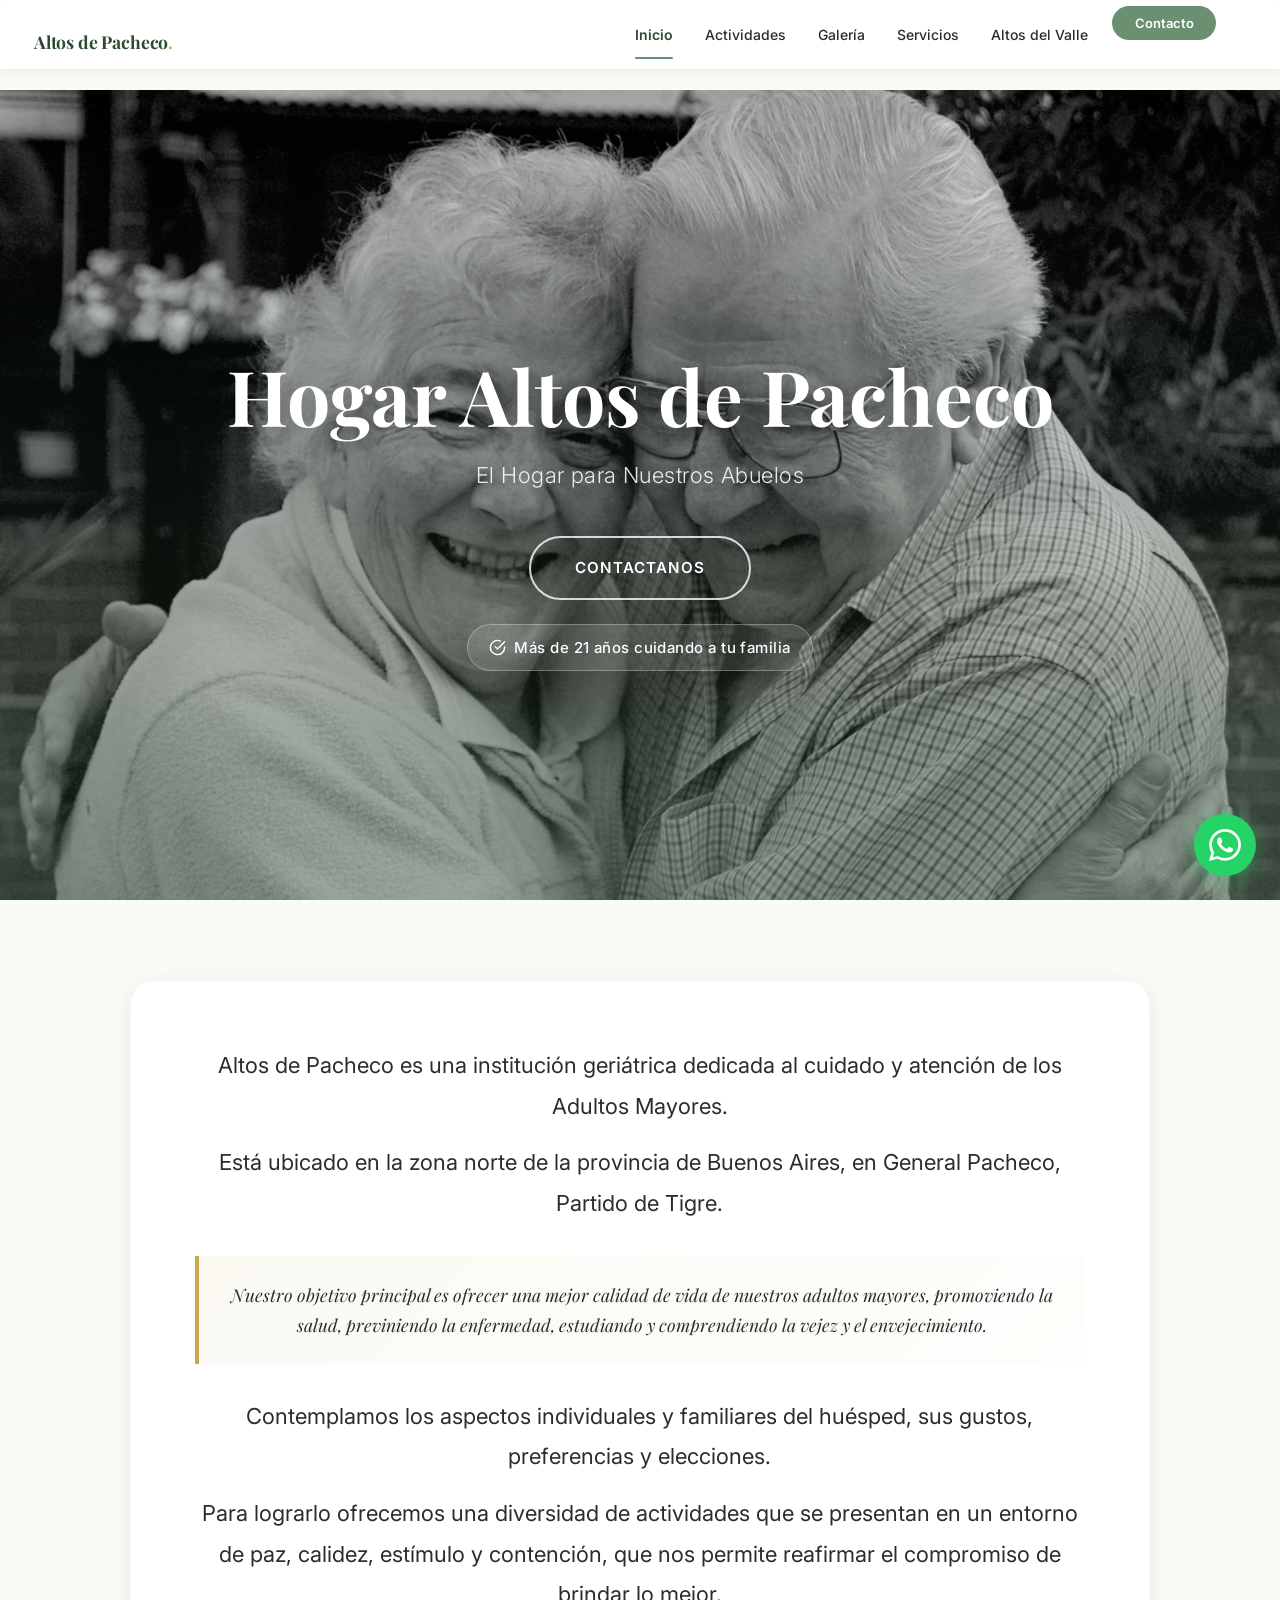
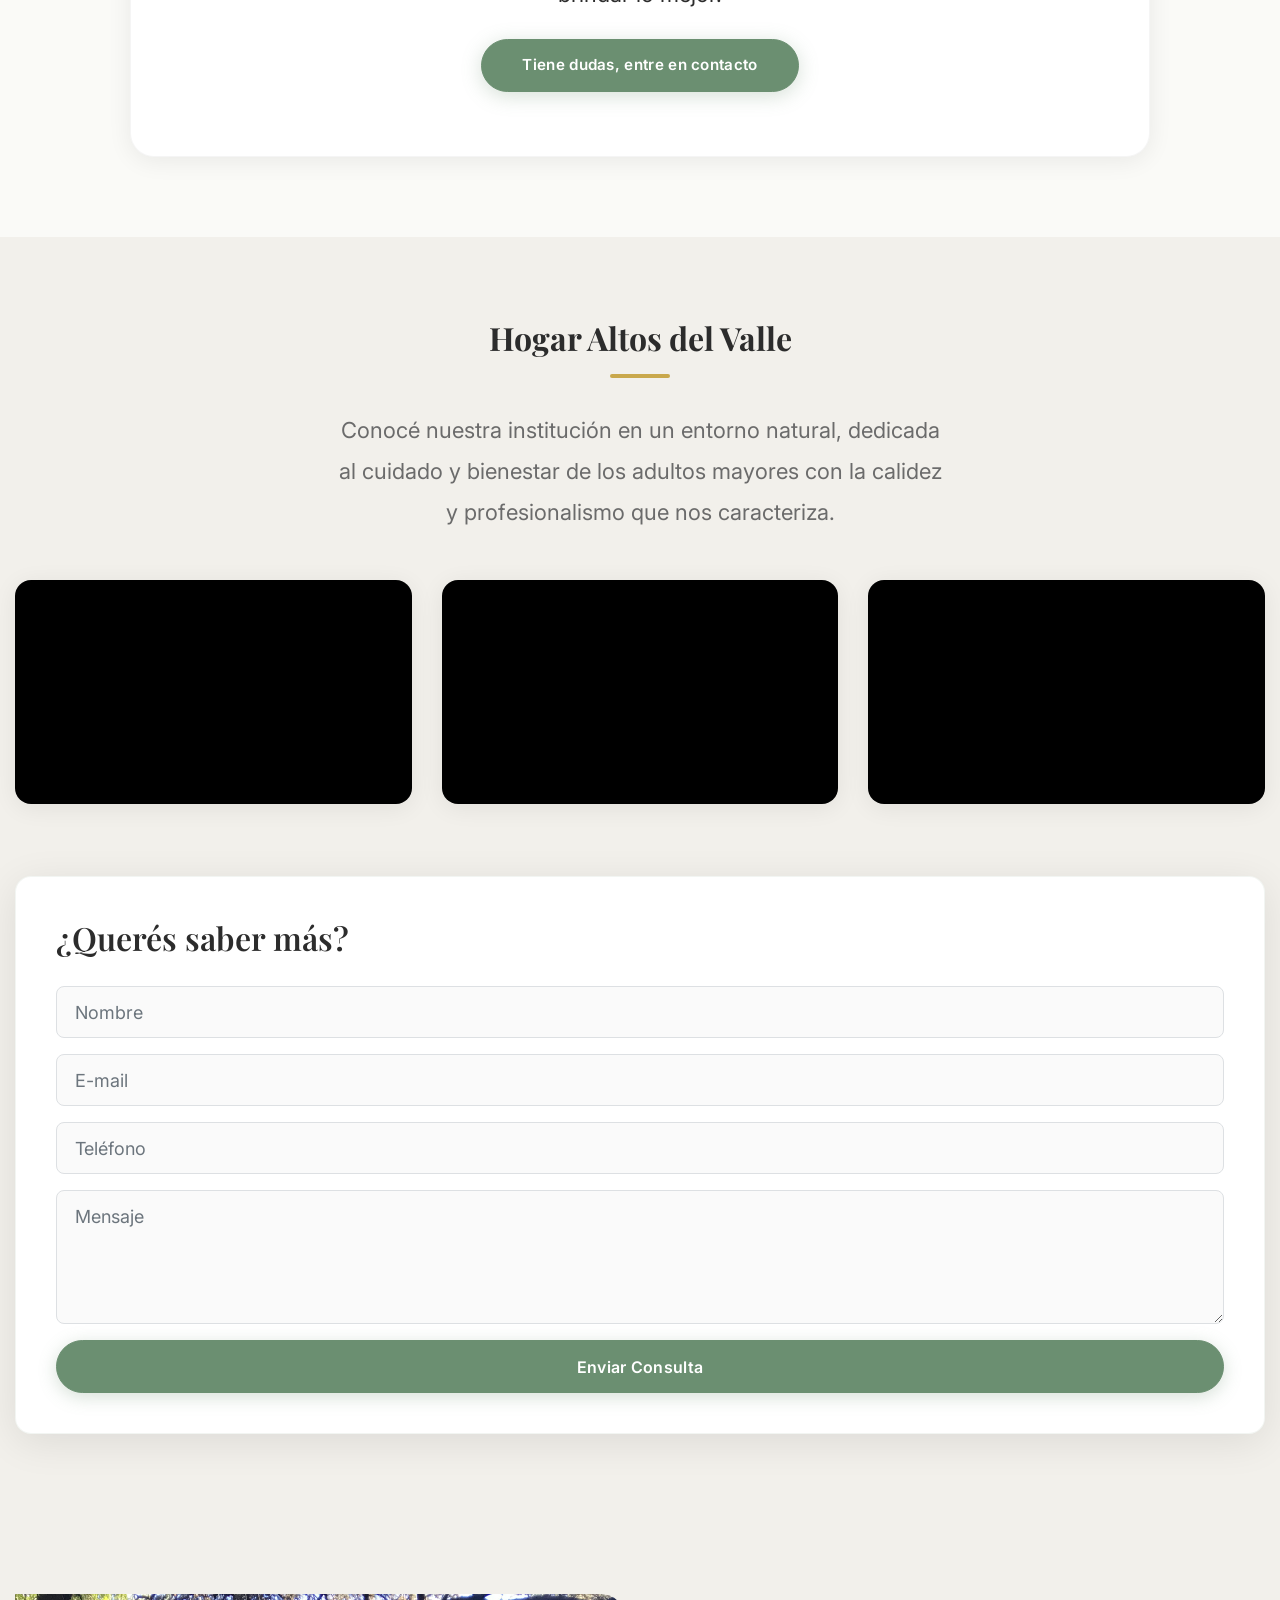
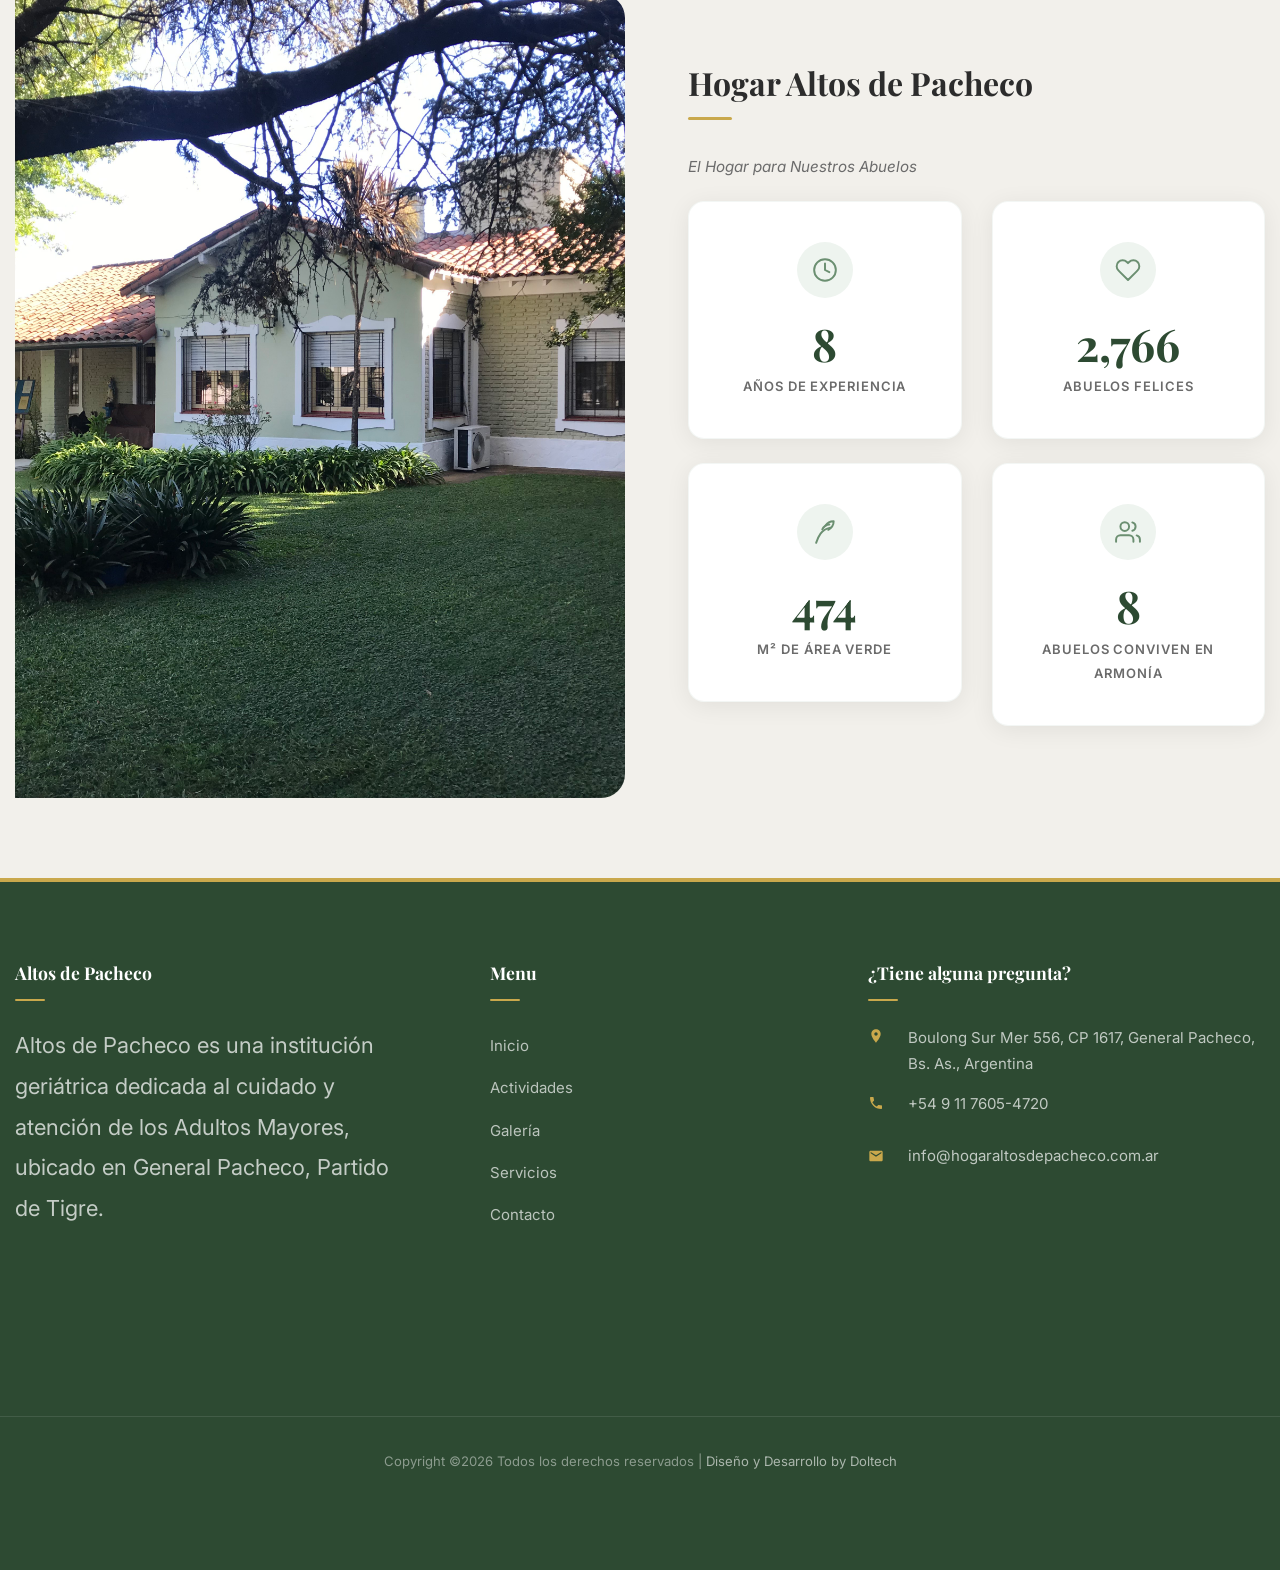
==== index.html @ bc2639c4 "Agregar página valle.html y actualizar contenido del sitio Co-Authored-By: Claude Sonnet 4.6 <norepl" ====
<!DOCTYPE html>
<html lang="en">
  <head>
<!-- Global site tag (gtag.js) - Google Analytics -->
<script async src="https://www.googletagmanager.com/gtag/js?id=G-NRSB1ZC2FB"></script>
<script>
  window.dataLayer = window.dataLayer || [];
  function gtag(){dataLayer.push(arguments);}
  gtag('js', new Date());

  gtag('config', 'G-NRSB1ZC2FB');
</script>
    <title>Hogar Geriátrico Altos de Pacheco</title>
    <meta charset="utf-8">
    <meta name="viewport" content="width=device-width, initial-scale=1, shrink-to-fit=no">
    
    <link href="https://fonts.googleapis.com/css2?family=Playfair+Display:ital,wght@0,400;0,700;0,900;1,400;1,700&family=Inter:wght@300;400;500;600;700&display=swap" rel="stylesheet">

    <link rel="stylesheet" href="css/open-iconic-bootstrap.min.css">
    <link rel="stylesheet" href="css/animate.css">
        
    <!-- bootstrap.min css -->
   <link rel="stylesheet" href="plugins/bootstrap/css/bootstrap.min.css">
    
    <link rel="stylesheet" href="css/owl.carousel.min.css">
    <link rel="stylesheet" href="css/owl.theme.default.min.css">
    <link rel="stylesheet" href="css/magnific-popup.css">

    <link rel="stylesheet" href="css/aos.css">

    <link rel="stylesheet" href="css/ionicons.min.css">
    
    <link rel="stylesheet" href="css/flaticon.css">
    <link rel="stylesheet" href="css/icomoon.css">
    <link rel="stylesheet" href="css/style.css">
    <link rel="stylesheet" href="css/theme.css">
  </head>

  <body>
	  <nav class="navbar navbar-expand-lg navbar-dark bg-dark ftco-navbar-light" id="ftco-navbar">
	    <div class="container-fluid px-4 px-lg-5">
	      <a class="navbar-brand" href="index.html">Altos de Pacheco<span>.</span></a>
	      <button class="navbar-toggler" type="button" data-toggle="collapse" data-target="#ftco-nav" aria-controls="ftco-nav" aria-expanded="false" aria-label="Toggle navigation">
	        <span class="oi oi-menu"></span> Menu
	      </button>

	      <div class="collapse navbar-collapse" id="ftco-nav">
	        <ul class="navbar-nav ml-auto">
	          <li class="nav-item active"><a href="index.html" class="nav-link">Inicio</a></li>
	          <li class="nav-item"><a href="about.html" class="nav-link">Actividades</a></li>
	          <li class="nav-item"><a href="galeria.html" class="nav-link">Galería</a></li>
	          <li class="nav-item"><a href="servicios.html" class="nav-link">Servicios</a></li>
	          <li class="nav-item"><a href="valle.html" class="nav-link">Altos del Valle</a></li>
	          <li class="nav-item nav-cta"><a href="contact.html" class="nav-link">Contacto</a></li>
	        </ul>
	      </div>
	    </div>
	  </nav>
    <!-- END nav -->
  <section class="hero-wrap hero-home" style="background-image: url('images/topbanner/bg_1.jpg');">
      <div class="overlay"></div>
      <div class="container">
        <div class="row no-gutters slider-text align-items-center justify-content-center">
          <div class="col-md-9 ftco-animate text-center">
            <h1 class="mb-3 bread brand">Hogar Altos de Pacheco</h1>
            <p class="hero-subtitle">El Hogar para Nuestros Abuelos</p>
            <div class="hero-cta-group">
              <a href="contact.html" class="btn-hero">Contactanos</a>
              <div class="hero-trust-badge">
                <svg viewBox="0 0 24 24" fill="none" stroke="currentColor" stroke-width="2" stroke-linecap="round" stroke-linejoin="round"><path d="M22 11.08V12a10 10 0 1 1-5.93-9.14"/><polyline points="22 4 12 14.01 9 11.01"/></svg>
                Más de 21 años cuidando a tu familia
              </div>
            </div>
          </div>
        </div>
      </div>
    </section>

<section class="call-to-action section">
	<div class="container">
		<div class="row justify-content-center">
			<div class="col-md-10">
				<div class="cta-card text-center">
					<p>Altos de Pacheco es una institución geriátrica dedicada al cuidado y atención de los Adultos Mayores. </p>
					<p>Está ubicado en la zona norte de la provincia de Buenos Aires, en General Pacheco, Partido de Tigre. </p>
					<q>Nuestro objetivo principal es ofrecer una mejor calidad de vida de nuestros adultos mayores, promoviendo la salud, previniendo la enfermedad, estudiando y comprendiendo la vejez y el envejecimiento.</q>
					<p>Contemplamos los aspectos individuales y familiares del huésped, sus gustos, preferencias y elecciones. </p>
					<p>Para lograrlo ofrecemos una diversidad de actividades que se presentan en un entorno de paz, calidez, estímulo y contención, que nos permite reafirmar el compromiso de brindar lo mejor.</p>
					<a href="contact.html" class="btn btn-primary">Tiene dudas, entre en contacto</a>
				</div>
			</div>
		</div>
	</div>
</section>

    <!-- HOGAR ALTOS DEL VALLE -->
    <section class="hogar-valle-section" id="hogar-altos-del-valle">
      <div class="container">
        <div class="row justify-content-center mb-5">
          <div class="col-md-9 text-center ftco-animate">
            <h2 class="section-heading">Hogar Altos del Valle</h2>
            <div class="section-accent-bar"></div>
            <p class="section-lead">Conocé nuestra institución en un entorno natural, dedicada al cuidado y bienestar de los adultos mayores con la calidez y profesionalismo que nos caracteriza.</p>
          </div>
        </div>
        <!-- Videos -->
        <div class="row justify-content-center mb-5">
          <div class="col-md-4 mb-4 ftco-animate">
            <div class="valle-video-card">
              <iframe src="https://player.vimeo.com/video/1185308390?badge=0&autopause=0&player_id=0&app_id=58479" frameborder="0" allow="autoplay; fullscreen; picture-in-picture; clipboard-write; encrypted-media" allowfullscreen title="Altos del Valle - Video 1"></iframe>
            </div>
          </div>
          <div class="col-md-4 mb-4 ftco-animate">
            <div class="valle-video-card">
              <iframe src="https://player.vimeo.com/video/1185308010?badge=0&autopause=0&player_id=0&app_id=58479" frameborder="0" allow="autoplay; fullscreen; picture-in-picture; clipboard-write; encrypted-media" allowfullscreen title="Altos del Valle - Video 2"></iframe>
            </div>
          </div>
          <div class="col-md-4 mb-4 ftco-animate">
            <div class="valle-video-card">
              <iframe src="https://player.vimeo.com/video/1185307853?badge=0&autopause=0&player_id=0&app_id=58479" frameborder="0" allow="autoplay; fullscreen; picture-in-picture; clipboard-write; encrypted-media" allowfullscreen title="Altos del Valle - Video 3"></iframe>
            </div>
          </div>
        </div>

        <div class="row align-items-stretch">
          <div class="col-md-12 ftco-animate">
            <div class="valle-form-card">
              <h3>¿Querés saber más?</h3>
              <form id="contact-form-valle" role="form">
                <div class="form-group">
                  <input type="text" class="form-control" placeholder="Nombre" name="name" id="name-valle">
                </div>
                <div class="form-group">
                  <input type="email" class="form-control" placeholder="E-mail" name="email" id="email-valle">
                </div>
                <div class="form-group">
                  <input type="text" class="form-control" placeholder="Teléfono" name="subject" id="subject-valle">
                </div>
                <div class="form-group">
                  <textarea cols="30" rows="4" class="form-control" name="message" id="message-valle" placeholder="Mensaje"></textarea>
                </div>
                <div id="mail-success-valle">
                  Gracias por su mensaje. ¡Nos pondremos en contacto pronto!
                </div>
                <div id="mail-fail-valle">
                  El mensaje no se pudo enviar. Inténtelo de nuevo o escriba a info@hogaraltosdepacheco.com.ar
                </div>
                <div>
                  <input type="submit" id="contact-submit-valle" class="btn btn-primary" value="Enviar Consulta">
                </div>
              </form>
            </div>
          </div>
        </div>
      </div>
    </section>
    <!-- FIN HOGAR ALTOS DEL VALLE -->

   <section class="ftco-counter ftco-section ftco-no-pt ftco-no-pb img" id="section-counter">
    	<div class="container">
    		<div class="row d-flex">
    			<div class="col-md-6 d-flex">
    				<div class="img d-flex align-self-stretch" style="background-image:url(images/topbanner/hogar.jpg);"></div>
    			</div>
    			<div class="col-md-6 pl-md-5 py-5">
    				<div class="row justify-content-start pb-3">
		          <div class="col-md-12 heading-section ftco-animate">
		            <h2 class="mb-4">Hogar Altos de Pacheco</h2>
		            <span class="mr-2 brand">El Hogar para Nuestros Abuelos</span>
		          </div>
		        </div>
		    		<div class="row">
		          <div class="col-md-6 justify-content-center counter-wrap ftco-animate">
		            <div class="block-18 text-center bg-light mb-4">
		              <div class="counter-icon">
		                <svg viewBox="0 0 24 24"><circle cx="12" cy="12" r="10"/><polyline points="12 6 12 12 16 14"/></svg>
		              </div>
		              <div class="text">
		                <strong class="number" data-number="21">0</strong>
		                <span>Años de experiencia</span>
		              </div>
		            </div>
		          </div>
		          <div class="col-md-6 justify-content-center counter-wrap ftco-animate">
		            <div class="block-18 text-center bg-light mb-4">
		              <div class="counter-icon">
		                <svg viewBox="0 0 24 24"><path d="M20.84 4.61a5.5 5.5 0 0 0-7.78 0L12 5.67l-1.06-1.06a5.5 5.5 0 0 0-7.78 7.78l1.06 1.06L12 21.23l7.78-7.78 1.06-1.06a5.5 5.5 0 0 0 0-7.78z"/></svg>
		              </div>
		              <div class="text">
		                <strong class="number" data-number="7000">0</strong>
		                <span>Abuelos Felices</span>
		              </div>
		            </div>
		          </div>
		          <div class="col-md-6 justify-content-center counter-wrap ftco-animate">
		            <div class="block-18 text-center bg-light mb-4">
		              <div class="counter-icon">
		                <svg viewBox="0 0 24 24"><path d="M17 8C8 10 5.9 16.17 3.82 22"/><path d="M9.5 9.5c1-2.3 4-4.5 6.5-4.5"/><path d="M12.5 6C14 3.5 17 2 20 2c0 4-2.5 6.5-5 8"/></svg>
		              </div>
		              <div class="text">
		                <strong class="number" data-number="1200">0</strong>
		                <span>M² de Área Verde</span>
		              </div>
		            </div>
		          </div>
		          <div class="col-md-6 justify-content-center counter-wrap ftco-animate">
		            <div class="block-18 text-center bg-light mb-4">
		              <div class="counter-icon">
		                <svg viewBox="0 0 24 24"><path d="M17 21v-2a4 4 0 0 0-4-4H5a4 4 0 0 0-4 4v2"/><circle cx="9" cy="7" r="4"/><path d="M23 21v-2a4 4 0 0 0-3-3.87"/><path d="M16 3.13a4 4 0 0 1 0 7.75"/></svg>
		              </div>
		              <div class="text">
		                <strong class="number" data-number="22">0</strong>
		                <span>Abuelos Conviven en Armonía</span>
		              </div>
		            </div>
		          </div>
		        </div>
	        </div>
        </div>
    	</div>
    </section>

    <footer class="ftco-footer ftco-footer-2 ftco-section">
      <div class="container">
        <div class="row mb-5">
          <div class="col-md">
            <div class="ftco-footer-widget mb-4">
              <h2 class="ftco-heading-2" style="color:#03a9f4;" >Altos de Pacheco</h2>
              <p>Altos de Pacheco es una institución geriátrica dedicada al cuidado y atención de los Adultos Mayores, ubicado en General Pacheco, Partido de Tigre.</p>
              <ul class="ftco-footer-social list-unstyled float-md-left float-lft mt-5">
                <li class="ftco-animate"><a href="#"><span class="icon-twitter"></span></a></li>
                <li class="ftco-animate"><a href="#"><span class="icon-facebook"></span></a></li>
                <li class="ftco-animate"><a href="#"><span class="icon-instagram"></span></a></li>
              </ul>
            </div>
          </div>
          
          <div class="col-md">
             <div class="ftco-footer-widget mb-4 ml-md-5">
              <h2 class="ftco-heading-2">Menu</h2>
               <ul class="list-unstyled">
                <li><a href="index.html" class="py-2 d-block">Inicio</a></li>
                <li><a href="about.html" class="py-2 d-block">Actividades</a></li>
                <li><a href="galeria.html" class="py-2 d-block">Galería</a></li>
                <li><a href="servicios.html" class="py-2 d-block">Servicios</a></li>
                <li><a href="contact.html" class="py-2 d-block">Contacto</a></li>
            </ul>
            </div>
          </div>
          <div class="col-md">
            <div class="ftco-footer-widget mb-4">
            	<h2 class="ftco-heading-2">¿Tiene alguna pregunta?</h2>
            	<div class="block-23 mb-3">
	              <ul>
	                <li><span class="icon icon-map-marker"></span><span class="text">Boulong Sur Mer 556, CP 1617, General Pacheco, Bs. As., Argentina</span></li>
	                <li><a href="#"><span class="icon icon-phone"></span><span class="text">+54 9 11 7605-4720</span></a></li>
	                <li><a href="#"><span class="icon icon-envelope"></span><span class="text">info@hogaraltosdepacheco.com.ar</span></a></li>
	              </ul>
	            </div>
            </div>
          </div>
        </div>
        <div class="row">
          <div class="col-md-12 text-center">

            <p>
  Copyright &copy;<script>document.write(new Date().getFullYear());</script> Todos los derechos reservados | <a href="https://doltech.com.ar" target="_blank">Diseño y Desarrollo by Doltech</a>
  </p>
          </div>
        </div>
      </div>
    </footer>
    <a href="https://wa.me/5491155039462" target="_blank" class="whatsapp-float" aria-label="Escribir por WhatsApp">
      <svg viewBox="0 0 24 24" xmlns="http://www.w3.org/2000/svg"><path d="M17.472 14.382c-.297-.149-1.758-.867-2.03-.967-.273-.099-.471-.148-.67.15-.197.297-.767.966-.94 1.164-.173.199-.347.223-.644.075-.297-.15-1.255-.463-2.39-1.475-.883-.788-1.48-1.761-1.653-2.059-.173-.297-.018-.458.13-.606.134-.133.298-.347.446-.52.149-.174.198-.298.298-.497.099-.198.05-.371-.025-.52-.075-.149-.669-1.612-.916-2.207-.242-.579-.487-.5-.669-.51-.173-.008-.371-.01-.57-.01-.198 0-.52.074-.792.372-.272.297-1.04 1.016-1.04 2.479 0 1.462 1.065 2.875 1.213 3.074.149.198 2.096 3.2 5.077 4.487.709.306 1.262.489 1.694.625.712.227 1.36.195 1.871.118.571-.085 1.758-.719 2.006-1.413.248-.694.248-1.289.173-1.413-.074-.124-.272-.198-.57-.347m-5.421 7.403h-.004a9.87 9.87 0 01-5.031-1.378l-.361-.214-3.741.982.998-3.648-.235-.374a9.86 9.86 0 01-1.51-5.26c.001-5.45 4.436-9.884 9.888-9.884 2.64 0 5.122 1.03 6.988 2.898a9.825 9.825 0 012.893 6.994c-.003 5.45-4.437 9.884-9.885 9.884m8.413-18.297A11.815 11.815 0 0012.05 0C5.495 0 .16 5.335.157 11.892c0 2.096.547 4.142 1.588 5.945L.057 24l6.305-1.654a11.882 11.882 0 005.683 1.448h.005c6.554 0 11.89-5.335 11.893-11.893a11.821 11.821 0 00-3.48-8.413z"/></svg>
    </a>

  <!-- loader -->
  <div id="ftco-loader" class="show fullscreen"><svg class="circular" width="48px" height="48px"><circle class="path-bg" cx="24" cy="24" r="22" fill="none" stroke-width="4" stroke="#eeeeee"/><circle class="path" cx="24" cy="24" r="22" fill="none" stroke-width="4" stroke-miterlimit="10" stroke="#F96D00"/></svg></div>


  <script src="js/jquery.min.js"></script>
  <script src="js/jquery-migrate-3.0.1.min.js"></script>
  <script src="js/popper.min.js"></script>
  <script src="js/bootstrap.min.js"></script>
  <script src="js/jquery.easing.1.3.js"></script>
  <script src="js/jquery.waypoints.min.js"></script>
  <script src="js/jquery.stellar.min.js"></script>
  <script src="js/owl.carousel.min.js"></script>
  <script src="js/jquery.magnific-popup.min.js"></script>
  <script src="js/aos.js"></script>
  <script src="js/jquery.animateNumber.min.js"></script>
  <script src="js/scrollax.min.js"></script>
  <script src="js/main.js"></script>
  <script src="js/theme.js"></script>

  <script>
  $(function(){
    $('#contact-form-valle').on('submit', function(e){
      e.preventDefault();
      var name    = $('#name-valle').val().trim();
      var email   = $('#email-valle').val().trim();
      var subject = $('#subject-valle').val().trim();
      var message = $('#message-valle').val().trim();
      if(!name || !email || !message){ return; }
      $.ajax({
        url: 'sendmail.php',
        type: 'POST',
        data: { name: name, email: email, subject: '[Altos del Valle] ' + subject, message: message },
        success: function(response){
          if(response === 'sent'){
            $('#mail-success-valle').fadeIn();
            $('#mail-fail-valle').hide();
            $('#contact-form-valle')[0].reset();
          } else {
            $('#mail-fail-valle').fadeIn();
            $('#mail-success-valle').hide();
          }
        },
        error: function(){
          $('#mail-fail-valle').fadeIn();
          $('#mail-success-valle').hide();
        }
      });
    });
  });
  </script>

  </body>
</html>
---- css/theme.css ----
/* =====================================================
   HOGAR ALTOS DE PACHECO — THEME REDESIGN
   Paleta: verde salvia | blanco roto | dorado suave
   ===================================================== */

@import url('https://fonts.googleapis.com/css2?family=Inter:wght@300;400;500;600;700&display=swap');

/* =====================================================
   1. CSS VARIABLES
   ===================================================== */
:root {
  /* Colores */
  --clr-primary:       #6B8F71;
  --clr-primary-dark:  #2D4A32;
  --clr-primary-light: #8FAF95;
  --clr-primary-bg:    #EEF4EF;
  --clr-accent:        #C9A84C;
  --clr-accent-light:  #E8D5A3;
  --clr-bg:            #FAFAF7;
  --clr-bg-muted:      #F2F0EB;
  --clr-text:          #2C2C2C;
  --clr-text-muted:    #6B6B6B;
  --clr-white:         #FFFFFF;
  --clr-footer-bg:     #2D4A32;

  /* Tipografía */
  --font-display: 'Playfair Display', Georgia, serif;
  --font-body:    'Inter', system-ui, -apple-system, sans-serif;

  /* Espaciado (escala de 8px) */
  --sp-1:  8px;
  --sp-2:  16px;
  --sp-3:  24px;
  --sp-4:  32px;
  --sp-5:  40px;
  --sp-6:  48px;
  --sp-8:  64px;
  --sp-10: 80px;
  --sp-12: 96px;

  /* Bordes */
  --radius-sm:   8px;
  --radius-md:   16px;
  --radius-lg:   24px;
  --radius-pill: 9999px;

  /* Sombras */
  --shadow-sm:    0 2px 12px rgba(0,0,0,0.06);
  --shadow-md:    0 4px 24px rgba(0,0,0,0.07);
  --shadow-lg:    0 12px 40px rgba(0,0,0,0.12);
  --shadow-hover: 0 16px 48px rgba(0,0,0,0.14);

  /* Transición global */
  --transition: all 0.3s ease;
}

/* =====================================================
   2. RESETS GLOBALES
   ===================================================== */
html {
  scroll-behavior: smooth;
  font-size: 16px !important;
}

*,
*::before,
*::after {
  transition: var(--transition);
  box-sizing: border-box;
}

body {
  font-family: var(--font-body) !important;
  background-color: var(--clr-bg) !important;
  color: var(--clr-text) !important;
  font-size: 22px !important;
  line-height: 1.85;
  -webkit-font-smoothing: antialiased;
}

h1, h2, h3, h4, h5, h6,
.h1, .h2, .h3, .h4, .h5, .h6 {
  font-family: var(--font-display) !important;
  color: var(--clr-text) !important;
  font-size: 32px !important;
  line-height: 1.3;
}

a {
  color: var(--clr-primary);
  transition: var(--transition);
}
a:hover,
a:focus {
  color: var(--clr-primary-dark);
  text-decoration: none;
}

/* =====================================================
   3. NAVBAR
   ===================================================== */
#ftco-navbar {
  background: var(--clr-white) !important;
  border-bottom: 1px solid rgba(0,0,0,0.06) !important;
  box-shadow: var(--shadow-sm);
  padding: 0;
  position: sticky;
  top: 0;
  z-index: 1000;
  transition: box-shadow 0.3s ease;
}

#ftco-navbar.scrolled {
  box-shadow: 0 4px 28px rgba(0,0,0,0.10) !important;
}

/* Logo / Brand */
#ftco-navbar .navbar-brand,
.ftco-navbar-light .navbar-brand {
  font-family: var(--font-display) !important;
  font-size: 1.1rem !important;
  font-weight: 700 !important;
  color: var(--clr-primary-dark) !important;
  letter-spacing: -0.01em;
  padding: var(--sp-2) 0 !important;
}
#ftco-navbar .navbar-brand:hover,
.ftco-navbar-light .navbar-brand:hover {
  color: var(--clr-primary) !important;
  opacity: 1 !important;
}
#ftco-navbar .navbar-brand span {
  color: var(--clr-accent) !important;
}

/* Links de navegación */
.ftco-navbar-light .navbar-nav > .nav-item > .nav-link {
  color: var(--clr-text) !important;
  font-family: var(--font-body) !important;
  font-size: 14px !important;
  font-weight: 500 !important;
  padding: var(--sp-3) var(--sp-2) !important;
  opacity: 1 !important;
  position: relative;
}

/* Underline animado en hover */
.ftco-navbar-light .navbar-nav > .nav-item > .nav-link::after {
  content: '';
  position: absolute;
  bottom: 10px;
  left: 50%;
  right: 50%;
  height: 2px;
  background: var(--clr-primary);
  border-radius: 2px;
  transition: left 0.3s ease, right 0.3s ease;
}
.ftco-navbar-light .navbar-nav > .nav-item > .nav-link:hover::after,
.ftco-navbar-light .navbar-nav > .nav-item.active > .nav-link::after {
  left: var(--sp-2);
  right: var(--sp-2);
}
.ftco-navbar-light .navbar-nav > .nav-item.active > .nav-link {
  color: var(--clr-primary-dark) !important;
  font-weight: 600 !important;
}
.ftco-navbar-light .navbar-nav > .nav-item > .nav-link:hover {
  color: var(--clr-primary-dark) !important;
}

/* CTA "Contacto" */
.ftco-navbar-light .navbar-nav > .nav-item.nav-cta > .nav-link {
  background: var(--clr-primary) !important;
  color: var(--clr-white) !important;
  border-radius: var(--radius-pill) !important;
  padding: 0.45rem 1.4rem !important;
  margin: auto 0 auto var(--sp-1);
  font-weight: 600 !important;
  font-size: 13px !important;
  align-self: center;
  display: inline-block;
}
.ftco-navbar-light .navbar-nav > .nav-item.nav-cta > .nav-link::after {
  display: none;
}
.ftco-navbar-light .navbar-nav > .nav-item.nav-cta > .nav-link:hover {
  background: var(--clr-primary-dark) !important;
  color: var(--clr-white) !important;
  transform: translateY(-1px);
  box-shadow: 0 4px 16px rgba(107,143,113,0.35);
}
.ftco-navbar-light .navbar-nav > .nav-item.nav-cta.active > .nav-link {
  background: var(--clr-primary-dark) !important;
}
.ftco-navbar-light .navbar-nav > .nav-item.nav-cta.active > .nav-link::after {
  display: none;
}

/* Navbar toggler */
.navbar-toggler {
  color: var(--clr-text) !important;
  border: 1.5px solid rgba(107,143,113,0.5) !important;
  border-radius: var(--radius-sm) !important;
  padding: 6px 10px !important;
}
.navbar-toggler:hover {
  border-color: var(--clr-primary) !important;
}
.oi-menu::before,
.navbar-toggler-icon {
  color: var(--clr-text) !important;
}

/* Scrolled state override */
.ftco-navbar-light.scrolled {
  background: var(--clr-white) !important;
  box-shadow: 0 4px 28px rgba(0,0,0,0.10) !important;
  position: fixed !important;
}
.ftco-navbar-light.scrolled .nav-link {
  color: var(--clr-text) !important;
}
.ftco-navbar-light.scrolled .navbar-toggler {
  color: var(--clr-text) !important;
  border-color: rgba(107,143,113,0.5) !important;
}

/* Mobile nav */
@media (max-width: 991.98px) {
  .ftco-navbar-light {
    background: var(--clr-white) !important;
  }
  .ftco-navbar-light .navbar-nav {
    padding: var(--sp-2) 0 var(--sp-3) !important;
    margin-left: 0 !important;
  }
  .ftco-navbar-light .navbar-nav > .nav-item > .nav-link {
    color: var(--clr-text) !important;
    padding: var(--sp-2) 0 !important;
  }
  .ftco-navbar-light .navbar-nav > .nav-item > .nav-link::after {
    display: none;
  }
  .ftco-navbar-light .navbar-nav > .nav-item.nav-cta > .nav-link {
    display: inline-block;
    margin: var(--sp-2) 0 var(--sp-1);
  }
}

/* =====================================================
   4. HERO — PÁGINA DE INICIO
   ===================================================== */
.hero-wrap.hero-home {
  min-height: 90vh !important;
  height: auto !important;
  display: flex;
  align-items: center;
}
.hero-wrap.hero-home .slider-text {
  min-height: 90vh !important;
  height: auto !important;
  display: flex !important;
  align-items: center;
  justify-content: center;
  flex-direction: column;
  padding: var(--sp-12) 0 var(--sp-8);
}
.hero-wrap.hero-home .overlay {
  opacity: 0.55 !important;
  background: linear-gradient(
    180deg,
    rgba(0,0,0,0.25) 0%,
    rgba(45,74,50,0.72) 100%
  ) !important;
}
.hero-wrap.hero-home .slider-text h1 {
  font-family: var(--font-display) !important;
  font-size: clamp(2.4rem, 6vw, 5rem) !important;
  font-weight: 700 !important;
  color: #fff !important;
  line-height: 1.15;
  text-shadow: 0 2px 24px rgba(0,0,0,0.25);
  margin-bottom: var(--sp-2) !important;
}
.hero-wrap.hero-home p.hero-subtitle {
  font-family: var(--font-body) !important;
  font-size: clamp(18px, 2vw, 22px) !important;
  color: rgba(255,255,255,0.88) !important;
  font-weight: 300;
  letter-spacing: 0.02em;
  max-width: 580px;
  margin: 0 auto var(--sp-5) !important;
  text-shadow: none;
}

/* Contenedor del CTA del hero — columna centrada */
.hero-cta-group {
  display: flex;
  flex-direction: column;
  align-items: center;
  gap: var(--sp-3);
}

/* Botón CTA del hero */
.btn-hero {
  display: inline-block;
  padding: 1rem 2.75rem;
  border: 2px solid rgba(255,255,255,0.8);
  color: #fff !important;
  font-family: var(--font-body) !important;
  font-size: 0.95rem;
  font-weight: 600;
  border-radius: var(--radius-pill);
  letter-spacing: 0.07em;
  text-transform: uppercase;
  background: transparent;
  text-decoration: none !important;
  transition: all 0.3s ease;
}
.btn-hero:hover {
  background: rgba(255,255,255,0.95);
  color: var(--clr-primary-dark) !important;
  border-color: transparent;
  transform: translateY(-2px);
  box-shadow: 0 8px 28px rgba(0,0,0,0.18);
}

/* Badge de confianza */
.hero-trust-badge {
  display: inline-flex;
  align-items: center;
  gap: var(--sp-1);
  background: rgba(255,255,255,0.13);
  backdrop-filter: blur(8px);
  -webkit-backdrop-filter: blur(8px);
  border: 1px solid rgba(255,255,255,0.28);
  border-radius: var(--radius-pill);
  padding: 0.55rem 1.35rem;
  color: #fff;
  font-family: var(--font-body) !important;
  font-size: 15px;
  font-weight: 500;
  letter-spacing: 0.03em;
}
.hero-trust-badge svg {
  flex-shrink: 0;
  width: 17px;
  height: 17px;
}

/* Hero banners páginas interiores */
.hero-wrap.hero-wrap-2 {
  min-height: 42vh !important;
  height: auto !important;
}
.hero-wrap.hero-wrap-2 .slider-text {
  min-height: 42vh !important;
  height: auto !important;
  padding: var(--sp-8) 0 !important;
  display: flex !important;
  align-items: flex-end;
}
.hero-wrap h1.bread {
  font-family: var(--font-display) !important;
  font-size: clamp(1.8rem, 4vw, 2.8rem) !important;
  color: #fff !important;
  font-weight: 700 !important;
}
.hero-wrap .breadcrumbs span,
.hero-wrap .breadcrumbs span a {
  color: rgba(255,255,255,0.85) !important;
}
.hero-wrap .breadcrumbs span a:hover {
  color: var(--clr-accent-light) !important;
}

/* =====================================================
   5. SECCIÓN DESCRIPCIÓN INSTITUCIONAL (call-to-action)
   ===================================================== */
.call-to-action {
  background: var(--clr-bg) !important;
  padding: var(--sp-10) 0 !important;
}
.call-to-action p {
  font-family: var(--font-body) !important;
  color: var(--clr-text) !important;
  font-size: 22px !important;
  line-height: 1.95;
}

/* Card wrapper */
.cta-card {
  background: var(--clr-white) !important;
  border-radius: var(--radius-lg) !important;
  padding: var(--sp-8) !important;
  box-shadow: var(--shadow-md) !important;
  border: 1px solid rgba(0,0,0,0.04) !important;
}

/* Cita en blockquote con borde dorado */
q,
.call-to-action q {
  display: block;
  font-family: var(--font-display) !important;
  font-style: italic;
  font-size: 1.1rem !important;
  color: var(--clr-text) !important;
  border-left: 4px solid var(--clr-accent) !important;
  background: linear-gradient(
    135deg,
    rgba(201,168,76,0.07),
    rgba(201,168,76,0.02)
  ) !important;
  padding: var(--sp-3) var(--sp-4) !important;
  margin: var(--sp-4) 0 !important;
  border-radius: 0 var(--radius-sm) var(--radius-sm) 0;
  quotes: none;
  line-height: 1.7;
}

/* Botones en call-to-action */
.call-to-action .btn-primary,
.call-to-action .btn.btn-primary {
  background: var(--clr-primary) !important;
  border-color: var(--clr-primary) !important;
  border-radius: var(--radius-pill) !important;
  padding: 0.875rem 2.5rem !important;
  font-family: var(--font-body) !important;
  font-weight: 600;
  font-size: 0.95rem;
  letter-spacing: 0.02em;
  box-shadow: 0 4px 20px rgba(107,143,113,0.28);
  color: #fff !important;
}
.call-to-action .btn-primary:hover,
.call-to-action .btn.btn-primary:hover {
  background: var(--clr-primary-dark) !important;
  border-color: var(--clr-primary-dark) !important;
  transform: translateY(-2px);
  box-shadow: 0 8px 28px rgba(107,143,113,0.38);
  color: #fff !important;
}

/* =====================================================
   6. SECCIÓN CONTADORES
   ===================================================== */
#section-counter {
  background: var(--clr-bg-muted) !important;
}

.ftco-counter .img {
  border-radius: 0 var(--radius-lg) var(--radius-lg) 0;
  overflow: hidden;
}

.ftco-counter .block-18 {
  background: var(--clr-white) !important;
  border-radius: var(--radius-md) !important;
  box-shadow: var(--shadow-md) !important;
  border: 1px solid rgba(107,143,113,0.08);
  padding: var(--sp-5) var(--sp-3) !important;
  transition: transform 0.3s ease, box-shadow 0.3s ease;
}
.ftco-counter .block-18:hover {
  transform: translateY(-6px);
  box-shadow: var(--shadow-hover) !important;
  border-color: rgba(107,143,113,0.18);
}

.ftco-counter .text strong.number {
  font-family: var(--font-display) !important;
  font-size: 2.8rem !important;
  font-weight: 700 !important;
  color: var(--clr-primary-dark) !important;
  display: block;
  line-height: 1;
  margin-bottom: var(--sp-1);
}
.ftco-counter .text span {
  font-family: var(--font-body) !important;
  font-size: 13px !important;
  color: var(--clr-text-muted) !important;
  font-weight: 600;
  text-transform: uppercase;
  letter-spacing: 0.07em;
  margin-bottom: 0;
}

/* Ícono SVG sobre cada contador */
.counter-icon {
  width: 56px;
  height: 56px;
  background: var(--clr-primary-bg);
  border-radius: 50%;
  display: flex;
  align-items: center;
  justify-content: center;
  margin: 0 auto var(--sp-3);
}
.counter-icon svg {
  width: 26px;
  height: 26px;
  stroke: var(--clr-primary);
  fill: none;
  stroke-width: 1.8;
  stroke-linecap: round;
  stroke-linejoin: round;
}

/* Heading del bloque contador */
.ftco-counter .heading-section h2 {
  font-family: var(--font-display) !important;
  color: var(--clr-text) !important;
  font-size: 1.9rem;
  font-weight: 700;
}
.ftco-counter .heading-section .brand {
  font-family: var(--font-body) !important;
  color: var(--clr-text-muted) !important;
  font-style: italic;
  font-size: 0.95rem;
}

/* =====================================================
   7. ENCABEZADOS DE SECCIÓN
   ===================================================== */
.heading-section h2,
.heading-section h1 {
  font-family: var(--font-display) !important;
  font-size: 32px !important;
  font-weight: 700;
  color: var(--clr-text) !important;
  position: relative;
  padding-bottom: var(--sp-2);
}
.heading-section h2::after,
.heading-section h1::after {
  content: '';
  position: absolute;
  bottom: 0;
  left: 0;
  width: 44px;
  height: 3px;
  background: var(--clr-accent);
  border-radius: 2px;
}
.heading-section.text-center h2::after,
.heading-section.text-center h1::after {
  left: 50%;
  transform: translateX(-50%);
}
.section-accent-bar {
  background: var(--clr-accent) !important;
}

/* =====================================================
   8. BLOG ENTRIES / CARDS DE VIDEO (about.html)
   ===================================================== */
.blog-entry {
  background: var(--clr-white) !important;
  border-radius: var(--radius-md) !important;
  overflow: hidden;
  box-shadow: var(--shadow-md) !important;
  transition: transform 0.3s ease, box-shadow 0.3s ease !important;
  margin-bottom: var(--sp-4) !important;
  border: 1px solid rgba(107,143,113,0.06);
}
.blog-entry:hover {
  transform: translateY(-4px) !important;
  box-shadow: var(--shadow-hover) !important;
}
.blog-entry video {
  width: 100%;
  display: block;
}
.blog-entry .text {
  padding: var(--sp-3) !important;
}
.blog-entry .text h3 {
  font-family: var(--font-display) !important;
  font-size: 1.05rem !important;
  font-weight: 600;
  color: var(--clr-text) !important;
  margin-bottom: var(--sp-1) !important;
}
.blog-entry .text h3 a {
  color: var(--clr-text) !important;
}
.blog-entry .text h3 a:hover {
  color: var(--clr-primary) !important;
}
.blog-entry .text .meta span {
  color: var(--clr-text-muted) !important;
  font-family: var(--font-body) !important;
  font-size: 0.82rem;
}

/* =====================================================
   9. SERVICIOS — listas con íconos
   ===================================================== */
.call-to-action ul {
  list-style: none !important;
  padding-left: 0 !important;
}
.call-to-action ul .item {
  position: relative;
  padding: 7px 0 7px var(--sp-5);
  font-family: var(--font-body) !important;
  color: var(--clr-text);
  font-size: 1rem;
  line-height: 1.6;
}
.call-to-action ul .item::before {
  content: '';
  position: absolute;
  left: 0;
  top: 50%;
  transform: translateY(-50%);
  width: 22px;
  height: 22px;
  background-image: url("data:image/svg+xml,%3Csvg xmlns='http://www.w3.org/2000/svg' viewBox='0 0 24 24' fill='none' stroke='%236B8F71' stroke-width='2.5' stroke-linecap='round' stroke-linejoin='round'%3E%3Cpolyline points='20 6 9 17 4 12'/%3E%3C/svg%3E");
  background-size: contain;
  background-repeat: no-repeat;
  background-position: center;
}
.call-to-action ul .item.grey {
  color: var(--clr-text-muted);
}
.call-to-action ul .item.grey::before {
  background-image: url("data:image/svg+xml,%3Csvg xmlns='http://www.w3.org/2000/svg' viewBox='0 0 24 24' fill='none' stroke='%236B6B6B' stroke-width='2.5' stroke-linecap='round' stroke-linejoin='round'%3E%3Cline x1='18' y1='6' x2='6' y2='18'/%3E%3Cline x1='6' y1='6' x2='18' y2='18'/%3E%3C/svg%3E");
}

/* Sidebar servicios */
.sidebar-box.about {
  background: var(--clr-white) !important;
  border-radius: var(--radius-md) !important;
  box-shadow: var(--shadow-md) !important;
  border: 1px solid rgba(107,143,113,0.08);
}
.sidebar-box .heading {
  font-family: var(--font-display) !important;
  color: var(--clr-primary-dark) !important;
}
.sidebar-box img {
  border-radius: var(--radius-sm);
}
.sidebar-box .text p {
  font-family: var(--font-body) !important;
  color: var(--clr-text-muted);
  font-size: 0.9rem;
  line-height: 1.8;
}

/* =====================================================
   10. GALERÍA / PORTFOLIO
   ===================================================== */
.portfolio-filter {
  margin-bottom: var(--sp-5) !important;
}
.portfolio-filter button {
  background: transparent !important;
  color: var(--clr-text-muted) !important;
  border: 1.5px solid rgba(107,143,113,0.3) !important;
  border-radius: var(--radius-pill) !important;
  font-family: var(--font-body) !important;
  font-size: 0.875rem !important;
  font-weight: 500 !important;
  padding: 8px 22px !important;
  margin: 4px !important;
  letter-spacing: 0.02em;
}
.portfolio-filter button:hover,
.portfolio-filter button.active {
  background: var(--clr-primary) !important;
  color: var(--clr-white) !important;
  border-color: var(--clr-primary) !important;
  box-shadow: 0 4px 16px rgba(107,143,113,0.28);
}
.portfolio-block {
  border-radius: var(--radius-md) !important;
  overflow: hidden;
  box-shadow: var(--shadow-md) !important;
  transition: transform 0.3s ease, box-shadow 0.3s ease !important;
}
.portfolio-block:hover {
  box-shadow: var(--shadow-hover) !important;
}

/* =====================================================
   11. FORMULARIO DE CONTACTO
   ===================================================== */
.block-9 .form-control,
.contact-section .form-control {
  border: 1.5px solid #dde0e3 !important;
  border-radius: var(--radius-sm) !important;
  padding: 0.85rem 1.1rem !important;
  font-family: var(--font-body) !important;
  font-size: 0.95rem !important;
  background: #fafafa !important;
  color: var(--clr-text) !important;
  transition: border-color 0.25s ease, box-shadow 0.25s ease !important;
}
.block-9 .form-control:focus,
.contact-section .form-control:focus {
  border-color: var(--clr-primary) !important;
  box-shadow: 0 0 0 3px rgba(107,143,113,0.15) !important;
  background: var(--clr-white) !important;
  outline: none !important;
}
.btn-transparent {
  background: var(--clr-primary) !important;
  color: var(--clr-white) !important;
  border: none !important;
  border-radius: var(--radius-pill) !important;
  padding: 0.875rem 2.75rem !important;
  font-family: var(--font-body) !important;
  font-weight: 600 !important;
  font-size: 0.95rem !important;
  letter-spacing: 0.04em !important;
  text-transform: none !important;
  box-shadow: 0 4px 20px rgba(107,143,113,0.28) !important;
}
.btn-transparent:hover {
  background: var(--clr-primary-dark) !important;
  color: var(--clr-white) !important;
  transform: translateY(-2px);
  box-shadow: 0 8px 28px rgba(107,143,113,0.38) !important;
}
.contact-section .box {
  border-radius: var(--radius-md) !important;
  box-shadow: var(--shadow-md) !important;
  border: 1px solid rgba(107,143,113,0.07) !important;
  transition: transform 0.3s ease, box-shadow 0.3s ease !important;
  background: var(--clr-white) !important;
}
.contact-section .box:hover {
  transform: translateY(-5px);
  box-shadow: var(--shadow-hover) !important;
}
.contact-section .box .icon {
  background: var(--clr-primary) !important;
  width: 80px !important;
  height: 80px !important;
  border-radius: 50% !important;
}
.contact-section .box .icon span {
  color: var(--clr-white) !important;
  font-size: 28px !important;
}
.contact-section .box h3 {
  font-family: var(--font-display) !important;
  color: var(--clr-text) !important;
  font-size: 1rem !important;
}
.contact-section .contact-info p,
.contact-section .contact-info p a {
  font-family: var(--font-body) !important;
  color: var(--clr-text-muted) !important;
}
.contact-section .contact-info p a:hover {
  color: var(--clr-primary) !important;
}

/* Mapa imagen */
#map img {
  border-radius: var(--radius-md);
  box-shadow: var(--shadow-md);
}

/* =====================================================
   12. FOOTER
   ===================================================== */
.ftco-footer,
.ftco-footer-2 {
  background: var(--clr-footer-bg) !important;
  border-top: 4px solid var(--clr-accent) !important;
  padding: var(--sp-12) 0 var(--sp-6) !important;
}

.ftco-footer .ftco-heading-2,
.ftco-footer-widget h2.ftco-heading-2 {
  font-family: var(--font-display) !important;
  color: var(--clr-white) !important;
  font-size: 1.1rem !important;
  font-weight: 700 !important;
  margin-bottom: var(--sp-3) !important;
  position: relative;
  padding-bottom: var(--sp-2) !important;
}
.ftco-footer .ftco-heading-2::after {
  content: '';
  position: absolute;
  bottom: 0;
  left: 0;
  width: 30px;
  height: 2px;
  background: var(--clr-accent);
  border-radius: 2px;
}

.ftco-footer p {
  color: rgba(255,255,255,0.72) !important;
  font-family: var(--font-body) !important;
  font-size: 15px;
  line-height: 1.85;
}

.ftco-footer .ftco-footer-widget ul li a {
  color: rgba(255,255,255,0.68) !important;
  font-family: var(--font-body) !important;
  font-size: 15px;
  transition: color 0.2s ease, padding-left 0.2s ease !important;
}
.ftco-footer .ftco-footer-widget ul li a:hover {
  color: var(--clr-accent-light) !important;
  padding-left: 4px;
}

.ftco-footer-social li a {
  background: rgba(255,255,255,0.07) !important;
  border-radius: 50% !important;
  transition: background 0.3s ease, transform 0.3s ease !important;
}
.ftco-footer-social li a:hover {
  background: var(--clr-accent) !important;
  transform: translateY(-3px);
}
.ftco-footer-social li a span {
  color: rgba(255,255,255,0.85) !important;
}

.block-23 ul li .icon {
  color: var(--clr-accent) !important;
  font-family: 'icomoon' !important;
}
.block-23 ul li span,
.block-23 ul li a span.text {
  color: rgba(255,255,255,0.7) !important;
  font-family: var(--font-body) !important;
  font-size: 15px;
}
.block-23 ul li a:hover span.text {
  color: var(--clr-accent-light) !important;
}

/* Reemplazo de iconos icomoon con SVG inline — evita fallo de carga de fuente */
.block-23 ul li .icon-map-marker::before,
.block-23 ul li .icon.icon-map-marker::before {
  content: '' !important;
  display: inline-block !important;
  width: 16px; height: 16px;
  background-image: url("data:image/svg+xml,%3Csvg xmlns='http://www.w3.org/2000/svg' viewBox='0 0 24 24' fill='%23C9A84C'%3E%3Cpath d='M12 2C8.13 2 5 5.13 5 9c0 5.25 7 13 7 13s7-7.75 7-13c0-3.87-3.13-7-7-7zm0 9.5c-1.38 0-2.5-1.12-2.5-2.5s1.12-2.5 2.5-2.5 2.5 1.12 2.5 2.5-1.12 2.5-2.5 2.5z'/%3E%3C/svg%3E");
  background-size: contain;
  background-repeat: no-repeat;
  background-position: center;
  vertical-align: middle;
  margin-right: 2px;
}
.block-23 ul li .icon-phone::before,
.block-23 ul li .icon.icon-phone::before {
  content: '' !important;
  display: inline-block !important;
  width: 16px; height: 16px;
  background-image: url("data:image/svg+xml,%3Csvg xmlns='http://www.w3.org/2000/svg' viewBox='0 0 24 24' fill='%23C9A84C'%3E%3Cpath d='M6.62 10.79c1.44 2.83 3.76 5.14 6.59 6.59l2.2-2.2c.27-.27.67-.36 1.02-.24 1.12.37 2.33.57 3.57.57.55 0 1 .45 1 1V20c0 .55-.45 1-1 1-9.39 0-17-7.61-17-17 0-.55.45-1 1-1h3.5c.55 0 1 .45 1 1 0 1.25.2 2.45.57 3.57.11.35.03.74-.25 1.02l-2.2 2.2z'/%3E%3C/svg%3E");
  background-size: contain;
  background-repeat: no-repeat;
  background-position: center;
  vertical-align: middle;
  margin-right: 2px;
}
.block-23 ul li .icon-envelope::before,
.block-23 ul li .icon.icon-envelope::before {
  content: '' !important;
  display: inline-block !important;
  width: 16px; height: 16px;
  background-image: url("data:image/svg+xml,%3Csvg xmlns='http://www.w3.org/2000/svg' viewBox='0 0 24 24' fill='%23C9A84C'%3E%3Cpath d='M20 4H4c-1.1 0-2 .9-2 2v12c0 1.1.9 2 2 2h16c1.1 0 2-.9 2-2V6c0-1.1-.9-2-2-2zm0 4l-8 5-8-5V6l8 5 8-5v2z'/%3E%3C/svg%3E");
  background-size: contain;
  background-repeat: no-repeat;
  background-position: center;
  vertical-align: middle;
  margin-right: 2px;
}

/* Línea de copyright */
.ftco-footer .row:last-child {
  border-top: 1px solid rgba(255,255,255,0.1);
  margin-top: var(--sp-4);
  padding-top: var(--sp-4);
}
.ftco-footer .row:last-child p {
  font-size: 0.82rem !important;
  color: rgba(255,255,255,0.45) !important;
}
.ftco-footer .row:last-child a {
  color: rgba(255,255,255,0.6) !important;
}
.ftco-footer .row:last-child a:hover {
  color: var(--clr-accent-light) !important;
}

/* =====================================================
   13. BOTÓN WHATSAPP — puro CSS + SVG
   ===================================================== */

/* Ocultar el botón viejo */
a > img.whatsapp,
.whatsapp-old {
  display: none !important;
}

/* Nuevo componente */
.whatsapp-float {
  position: fixed !important;
  bottom: 24px !important;
  right: 24px !important;
  z-index: 9999;
  width: 62px;
  height: 62px;
  background: #25D366;
  border-radius: 50%;
  display: flex !important;
  align-items: center;
  justify-content: center;
  box-shadow: 0 4px 20px rgba(37,211,102,0.38);
  text-decoration: none !important;
  animation: waPulse 2.8s ease-in-out infinite;
}
.whatsapp-float:hover {
  background: #1da851 !important;
  transform: scale(1.08);
  box-shadow: 0 8px 32px rgba(37,211,102,0.52) !important;
  animation: none;
}
.whatsapp-float svg {
  width: 32px;
  height: 32px;
  fill: #fff;
  transition: transform 0.3s ease;
}
.whatsapp-float:hover svg {
  transform: scale(1.08);
}

@keyframes waPulse {
  0%, 100% {
    box-shadow: 0 4px 20px rgba(37,211,102,0.38);
  }
  50% {
    box-shadow: 0 4px 32px rgba(37,211,102,0.6),
                0 0 0 10px rgba(37,211,102,0.08);
  }
}

/* =====================================================
   14. ABOUT.HTML — hero lateral
   ===================================================== */
.ftco-section-about {
  background: var(--clr-primary-dark) !important;
  padding-top: 0 !important;
  padding-bottom: 0 !important;
  overflow: hidden;
}

/* Fila con altura mínima */
.ftco-section-about > .container-fluid > .row {
  min-height: 500px;
}

/* COLUMNA DE TEXTO — solo el div raíz (tiene clase d-flex, el inner no) */
.ftco-section-about .d-flex.text {
  background: transparent !important;
  margin-top: 0 !important;
  flex: 0 0 50% !important;
  max-width: 50% !important;
  padding: 48px 40px !important;
  display: flex !important;
  align-items: center !important;
}

/* .text-2 interno: quitar fondo negro y padding extra de Bootstrap (py-5 px-4) */
.ftco-section-about .text-2 {
  background: transparent !important;
  padding: 0 !important;
  margin-top: 0 !important;
  position: static !important;
  width: 100%;
}

/* .text interno (div del párrafo): sin restricción de ancho ni fondo.
   margin-top: 0 neutraliza el -3.5em del style.css original que causa superposición */
.ftco-section-about .text-2 .text {
  padding-top: 0 !important;
  margin-top: 0 !important;
  max-width: 100% !important;
  width: 100% !important;
  flex: none !important;
  background: transparent !important;
  position: static !important;
}

/* COLUMNA IMAGEN */
.ftco-section-about .img {
  flex: 0 0 50% !important;
  max-width: 50% !important;
  min-height: 500px !important;
  background-size: cover !important;
  background-position: center center !important;
  margin-top: 0 !important;
}

/* Tipografía sección about */
.ftco-section-about h2,
.ftco-section-about h1,
.ftco-section-about .heading {
  font-family: var(--font-display) !important;
  color: var(--clr-white) !important;
  font-size: 32px !important;
  line-height: 1.3 !important;
  margin-bottom: 1.25rem !important;
  font-weight: 700 !important;
}

/* El estilo original pone color: rgba(255,255,255,0.4) — sobreescribir */
.ftco-section-about p,
.ftco-section-about .text p,
.ftco-section-about .text-2 p {
  color: rgba(255,255,255,0.9) !important;
  font-family: var(--font-body) !important;
  font-size: 18px !important;
  line-height: 1.85 !important;
  font-weight: 400 !important;
  margin-bottom: 0 !important;
}

/* Mobile: stack vertical */
@media (max-width: 767.98px) {
  .ftco-section-about .text,
  .ftco-section-about .img {
    flex: 0 0 100% !important;
    max-width: 100% !important;
  }
  .ftco-section-about .img {
    min-height: 280px !important;
    order: -1;
  }
  .ftco-section-about .text {
    padding: 2.5rem 1.5rem !important;
  }
}

/* =====================================================
   14b. GALERÍA — CARRUSELES
   ===================================================== */
.galeria-section {
  padding: 0;
}

.galeria-bloque {
  padding: 5rem 0;
  background: var(--clr-bg);
}
.galeria-bloque.galeria-bloque-dark {
  background: var(--clr-primary-bg);
}

.galeria-bloque-header {
  text-align: center;
  margin-bottom: 2.5rem;
}
.galeria-bloque-titulo {
  font-family: var(--font-display) !important;
  font-size: 2rem !important;
  font-weight: 700 !important;
  color: var(--clr-text) !important;
  margin-bottom: 0.75rem !important;
}
.galeria-bloque-sub {
  font-family: var(--font-body) !important;
  font-size: 16px !important;
  color: var(--clr-text-muted) !important;
  margin-bottom: 0 !important;
}

/* Cada slide */
.galeria-item {
  padding: 6px;
  border-radius: var(--radius-sm);
  overflow: hidden;
}
.galeria-item a {
  display: block;
  border-radius: var(--radius-sm);
  overflow: hidden;
  position: relative;
}
.galeria-item img {
  width: 100%;
  height: 260px;
  object-fit: cover;
  border-radius: var(--radius-sm);
  transition: transform 0.4s ease;
  display: block;
}
.galeria-item a:hover img {
  transform: scale(1.04);
}
.galeria-item a::after {
  content: '\f002';
  font-family: 'FontAwesome', sans-serif;
  position: absolute;
  inset: 0;
  background: rgba(45,74,50,0.45);
  color: #fff;
  font-size: 1.6rem;
  display: flex;
  align-items: center;
  justify-content: center;
  opacity: 0;
  transition: opacity 0.3s ease;
  border-radius: var(--radius-sm);
}
.galeria-item a:hover::after {
  opacity: 1;
}

/* Controles de Owl Carousel */
.owl-carousel-hogar .owl-nav button,
.owl-carousel-abuelos .owl-nav button {
  position: absolute;
  top: 50%;
  transform: translateY(-50%);
  background: var(--clr-white) !important;
  border-radius: 50% !important;
  width: 44px !important;
  height: 44px !important;
  box-shadow: var(--shadow-md) !important;
  border: none !important;
  font-size: 1.2rem !important;
  color: var(--clr-primary-dark) !important;
  transition: background 0.2s, transform 0.2s !important;
  z-index: 10;
}
.owl-carousel-hogar .owl-nav button:hover,
.owl-carousel-abuelos .owl-nav button:hover {
  background: var(--clr-primary) !important;
  color: #fff !important;
}
.owl-carousel-hogar .owl-nav .owl-prev,
.owl-carousel-abuelos .owl-nav .owl-prev { left: -22px; }
.owl-carousel-hogar .owl-nav .owl-next,
.owl-carousel-abuelos .owl-nav .owl-next { right: -22px; }

.owl-carousel-hogar .owl-dots,
.owl-carousel-abuelos .owl-dots {
  margin-top: 1.25rem !important;
  text-align: center;
}
.owl-carousel-hogar .owl-dot span,
.owl-carousel-abuelos .owl-dot span {
  background: rgba(107,143,113,0.3) !important;
  width: 10px !important;
  height: 10px !important;
}
.owl-carousel-hogar .owl-dot.active span,
.owl-carousel-abuelos .owl-dot.active span {
  background: var(--clr-primary) !important;
}

/* =====================================================
   15. HERO GALERÍA
   ===================================================== */
.hero-wrap.hero-wrap-galeria {
  position: relative;
  min-height: 55vh !important;
  height: auto !important;
  background-size: cover !important;
  background-position: center 40% !important;
  display: flex;
  align-items: center;
}

.galeria-overlay {
  position: absolute;
  inset: 0;
  background: linear-gradient(
    135deg,
    rgba(45, 74, 50, 0.82) 0%,
    rgba(45, 74, 50, 0.55) 50%,
    rgba(0, 0, 0, 0.35) 100%
  );
  z-index: 1;
}

.galeria-hero-content {
  position: relative;
  z-index: 2;
  padding: 3rem 1rem;
}

.galeria-eyebrow {
  display: inline-block;
  font-family: var(--font-body) !important;
  font-size: 13px !important;
  font-weight: 600;
  letter-spacing: 0.18em;
  text-transform: uppercase;
  color: var(--clr-accent-light) !important;
  margin-bottom: 1rem;
  opacity: 0.9;
}

.galeria-title {
  font-family: var(--font-display) !important;
  font-size: clamp(3rem, 8vw, 5.5rem) !important;
  font-weight: 700 !important;
  color: #fff !important;
  line-height: 1.1;
  margin-bottom: 1.25rem !important;
  text-shadow: 0 4px 32px rgba(0,0,0,0.22);
  letter-spacing: -0.01em;
}

.galeria-divider {
  width: 60px;
  height: 3px;
  background: var(--clr-accent);
  border-radius: 2px;
  margin: 0 auto 1.25rem;
}

.galeria-subtitle {
  font-family: var(--font-body) !important;
  font-size: clamp(15px, 2vw, 18px) !important;
  color: rgba(255,255,255,0.82) !important;
  font-weight: 300;
  letter-spacing: 0.01em;
  margin-bottom: 1.75rem !important;
  max-width: 520px;
  margin-left: auto;
  margin-right: auto;
}

.galeria-breadcrumbs {
  font-family: var(--font-body) !important;
  font-size: 13px !important;
  color: rgba(255,255,255,0.55) !important;
  margin-bottom: 0 !important;
}
.galeria-breadcrumbs a {
  color: rgba(255,255,255,0.7) !important;
  text-decoration: none;
  transition: color 0.2s;
}
.galeria-breadcrumbs a:hover {
  color: var(--clr-accent-light) !important;
}
.galeria-sep {
  margin: 0 0.5rem;
  opacity: 0.5;
}

@media (max-width: 768px) {
  .hero-wrap.hero-wrap-galeria {
    min-height: 60vw !important;
    min-height: 50vh !important;
  }
}

/* =====================================================
   15. HOGAR ALTOS DEL VALLE (index.html)
   ===================================================== */
.hogar-valle-section {
  background: var(--clr-bg-muted) !important;
  padding: var(--sp-10) 0 !important;
}
.hogar-valle-section .section-heading {
  font-family: var(--font-display) !important;
  color: var(--clr-text) !important;
  font-size: 2rem;
}
.hogar-valle-section .section-lead {
  color: var(--clr-text-muted) !important;
  font-family: var(--font-body) !important;
}
.valle-video-card {
  border-radius: var(--radius-md);
  overflow: hidden;
  box-shadow: var(--shadow-md);
  background: #000;
}
.valle-video-card video {
  width: 100%;
  display: block;
  max-height: 280px;
  object-fit: cover;
}
.valle-video-card iframe {
  width: 100%;
  aspect-ratio: 16 / 9;
  display: block;
  border: none;
}

/* Página Altos del Valle */
.valle-video-principal {
  border-radius: var(--radius-md);
  overflow: hidden;
  box-shadow: var(--shadow-lg);
  background: #000;
  position: sticky;
  top: 90px;
}
.valle-video-principal video {
  width: 100%;
  display: block;
  max-height: 480px;
}
.valle-video-principal iframe {
  width: 100%;
  aspect-ratio: 16 / 9;
  display: block;
  border: none;
}
.valle-contacto-card {
  background: var(--clr-white);
  border-radius: var(--radius-md);
  box-shadow: var(--shadow-md);
  border: 1px solid rgba(107,143,113,0.09);
  padding: 2.5rem 2rem;
}
.valle-contacto-card h3 {
  font-family: var(--font-display) !important;
  color: var(--clr-primary-dark) !important;
  font-size: 1.5rem !important;
  margin-bottom: 0.5rem !important;
}
.valle-form-intro {
  color: var(--clr-text-muted) !important;
  font-size: 15px !important;
  margin-bottom: 1.5rem !important;
}
.valle-contacto-card .form-control {
  border: 1.5px solid #dde0e3 !important;
  border-radius: var(--radius-sm) !important;
  font-family: var(--font-body) !important;
  font-size: 16px !important;
  background: #fafafa !important;
}
.valle-contacto-card .form-control:focus {
  border-color: var(--clr-primary) !important;
  box-shadow: 0 0 0 3px rgba(107,143,113,0.15) !important;
  background: var(--clr-white) !important;
}
.success { color: var(--clr-primary-dark); background: var(--clr-primary-bg); border-radius: var(--radius-sm); padding: 0.75rem 1rem; margin-bottom: 1rem; font-size: 15px; }
.error   { color: #a94442; background: #fdf2f2; border-radius: var(--radius-sm); padding: 0.75rem 1rem; margin-bottom: 1rem; font-size: 15px; }

.hogar-valle-section .valle-form-card {
  background: var(--clr-white) !important;
  border: 1px solid rgba(107,143,113,0.09) !important;
}
.hogar-valle-section .valle-form-card h3 {
  font-family: var(--font-display) !important;
  color: var(--clr-text) !important;
}
.hogar-valle-section .form-control {
  border: 1.5px solid #dde0e3 !important;
  border-radius: var(--radius-sm) !important;
  font-family: var(--font-body) !important;
  background: #fafafa !important;
}
.hogar-valle-section .form-control:focus {
  border-color: var(--clr-primary) !important;
  box-shadow: 0 0 0 3px rgba(107,143,113,0.15) !important;
  background: var(--clr-white) !important;
}
.hogar-valle-section #contact-submit-valle {
  background: var(--clr-primary) !important;
  border-color: var(--clr-primary) !important;
  border-radius: var(--radius-pill) !important;
  font-family: var(--font-body) !important;
  font-weight: 600 !important;
  box-shadow: 0 4px 18px rgba(107,143,113,0.28) !important;
  color: #fff !important;
}
.hogar-valle-section #contact-submit-valle:hover {
  background: var(--clr-primary-dark) !important;
  transform: translateY(-2px);
}

/* =====================================================
   16. FORZAR TAMAÑO DE TEXTO GLOBAL — px fijos
   Neutraliza todos los font-size del style.css original
   ===================================================== */

/* Párrafos — 22px en todos los contextos */
p,
.ftco-section p,
.call-to-action p,
section p,
.sidebar-box .text p,
.ftco-section-about p,
.ftco-section-about .text p,
.ftco-section-about .text-2 p {
  font-size: 22px !important;
  line-height: 1.85 !important;
}

/* Listas */
ul li,
ol li,
.call-to-action ul .item,
.call-to-action ul li {
  font-size: 22px !important;
  line-height: 1.75 !important;
}

/* Textos secundarios de cards de video */
.blog-entry .text p,
.blog-entry .text .meta span {
  font-size: 16px !important;
}
.blog-entry .text h3 {
  font-size: 20px !important;
}

/* Cards de contacto */
.contact-section p,
.contact-section .box p {
  font-size: 18px !important;
}
.contact-section .box h3 {
  font-size: 20px !important;
}

/* Form controls */
.form-control {
  font-size: 18px !important;
}

/* Sidebar servicios */
.sidebar-box p {
  font-size: 18px !important;
}

/* =====================================================
   17. SECCIONES GENERALES
   ===================================================== */
.ftco-section {
  padding: 5rem 0 !important;
}
.ftco-section.call-to-action {
  background: var(--clr-bg) !important;
}
.ftco-bg-dark {
  background: var(--clr-primary-dark) !important;
}

/* Botones globales */
.btn.btn-primary {
  background: var(--clr-primary) !important;
  border-color: var(--clr-primary) !important;
  border-radius: var(--radius-pill) !important;
  font-family: var(--font-body) !important;
  font-weight: 600 !important;
  color: #fff !important;
}
.btn.btn-primary:hover {
  background: var(--clr-primary-dark) !important;
  border-color: var(--clr-primary-dark) !important;
  transform: translateY(-2px);
}

/* Loader */
#ftco-loader .path {
  stroke: var(--clr-primary) !important;
}

/* =====================================================
   17. RESPONSIVE
   ===================================================== */
@media (max-width: 768px) {
  .hero-wrap.hero-home,
  .hero-wrap.hero-home .slider-text {
    min-height: 100svh !important;
    min-height: 100vh !important;
  }
  .hero-wrap.hero-wrap-2,
  .hero-wrap.hero-wrap-2 .slider-text {
    min-height: 55vw !important;
    min-height: 50vh !important;
  }
  .ftco-section {
    padding: 3.5rem 0 !important;
  }
  .cta-card {
    padding: var(--sp-4) var(--sp-3) !important;
  }
  .ftco-footer {
    padding: 3rem 0 2rem !important;
  }
  .whatsapp-float {
    width: 54px;
    height: 54px;
    bottom: 18px !important;
    right: 18px !important;
  }
  .whatsapp-float svg {
    width: 28px;
    height: 28px;
  }
  .hero-trust-badge {
    font-size: 0.78rem;
  }
}

@media (min-width: 769px) and (max-width: 1024px) {
  .hero-wrap.hero-home,
  .hero-wrap.hero-home .slider-text {
    min-height: 80vh !important;
  }
  .ftco-navbar-light .navbar-nav > .nav-item > .nav-link::after {
    display: none;
  }
}
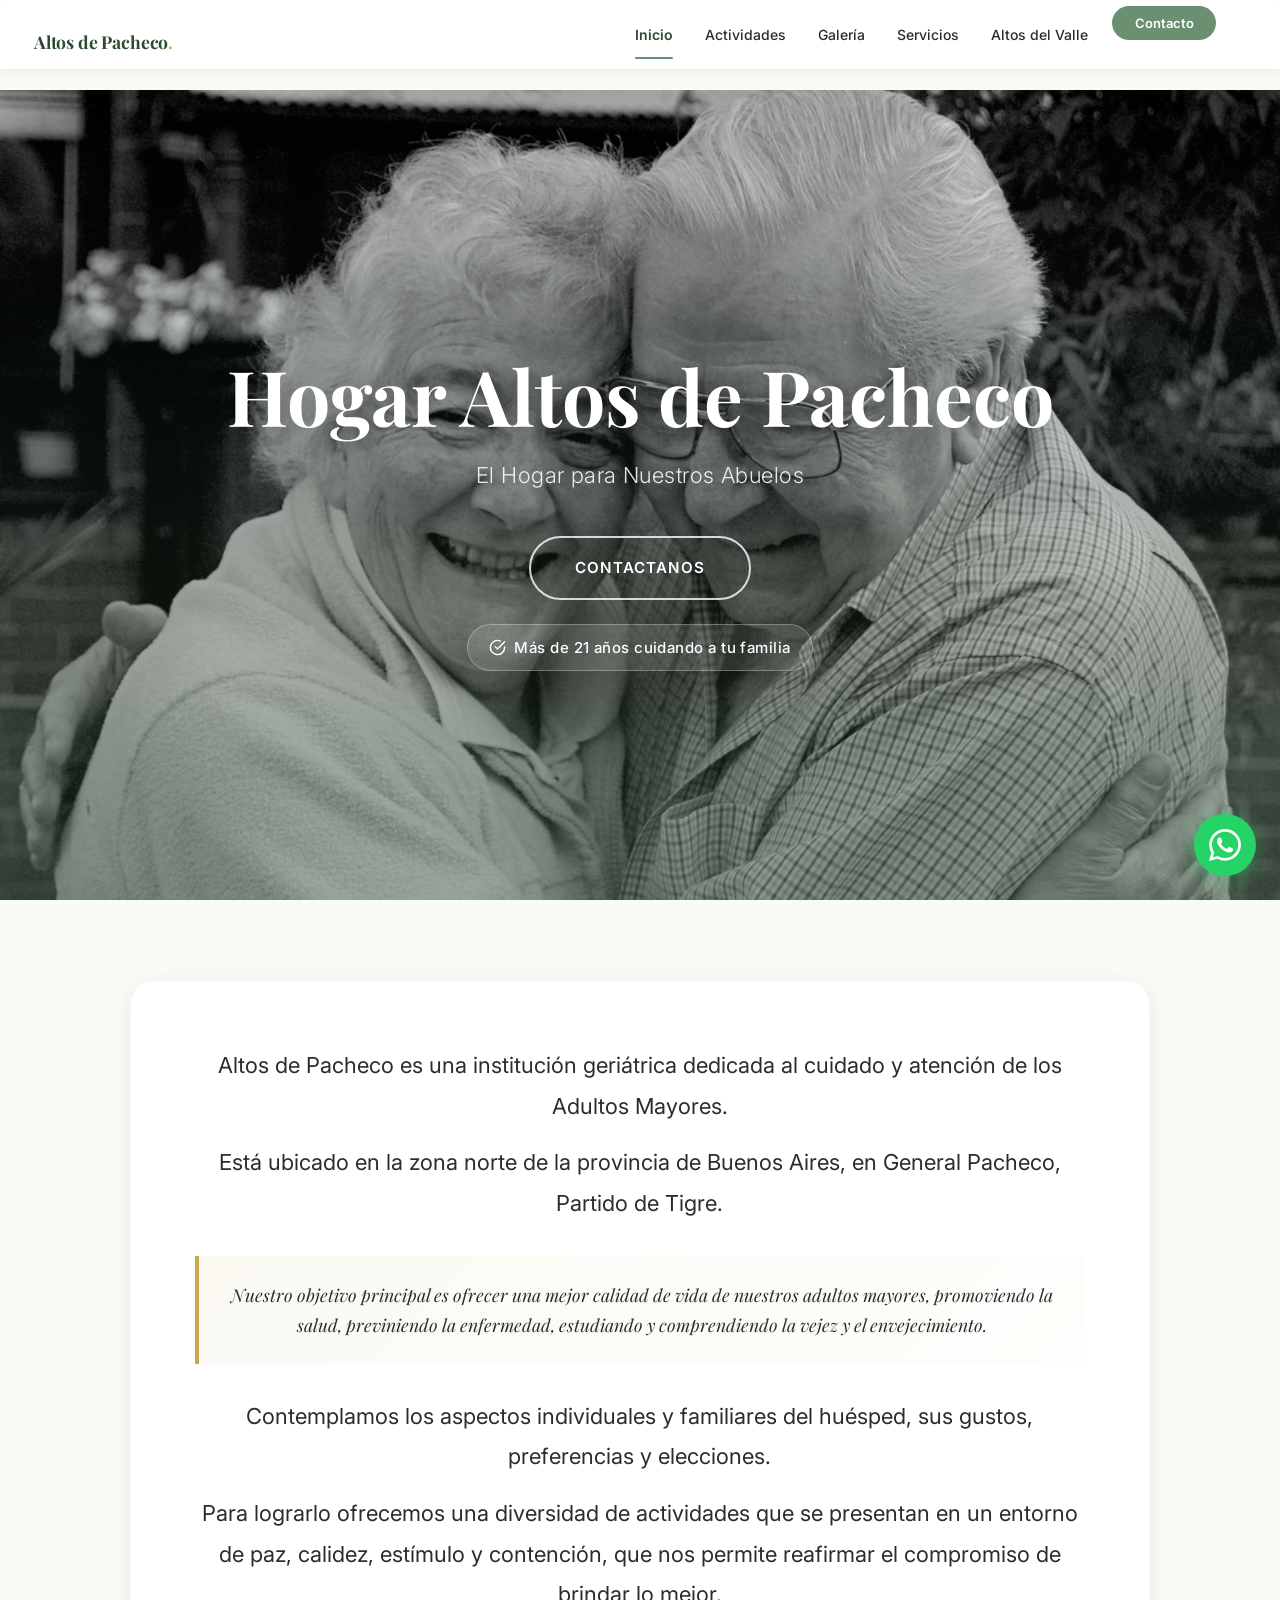
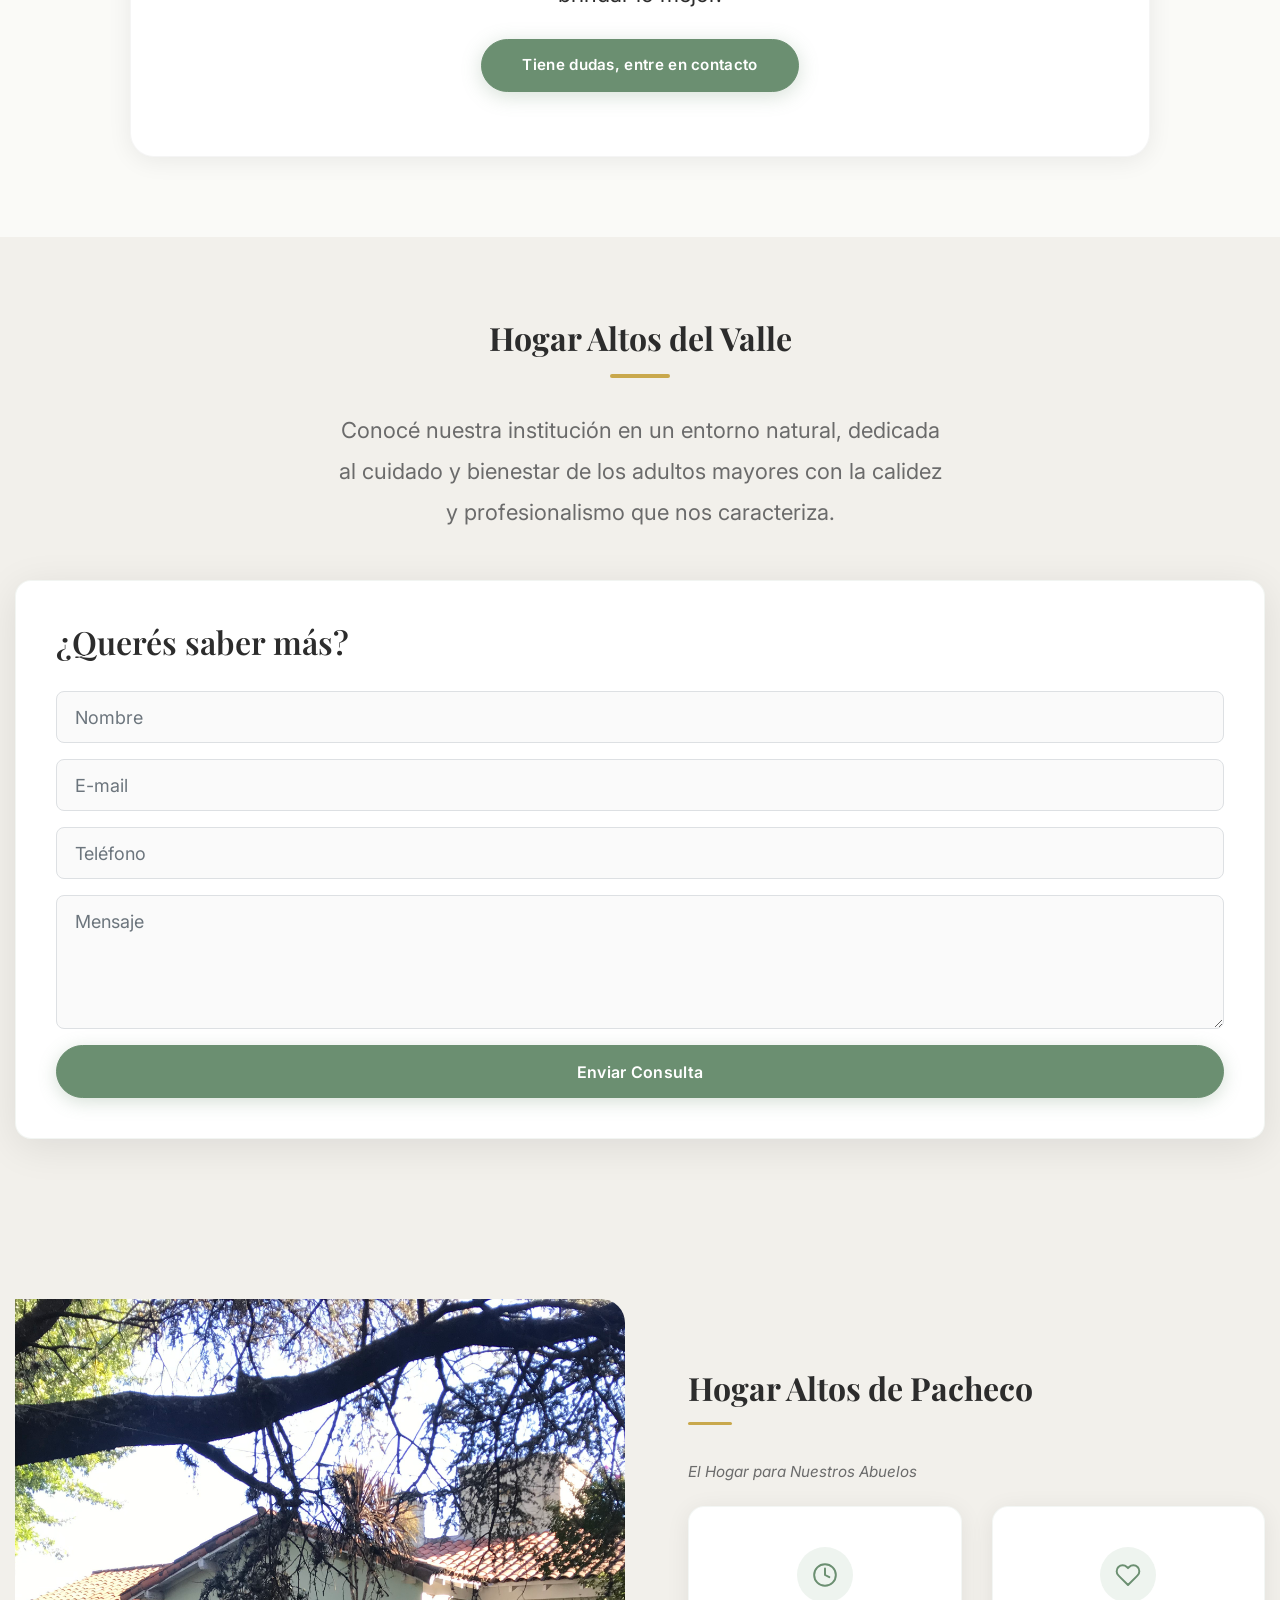
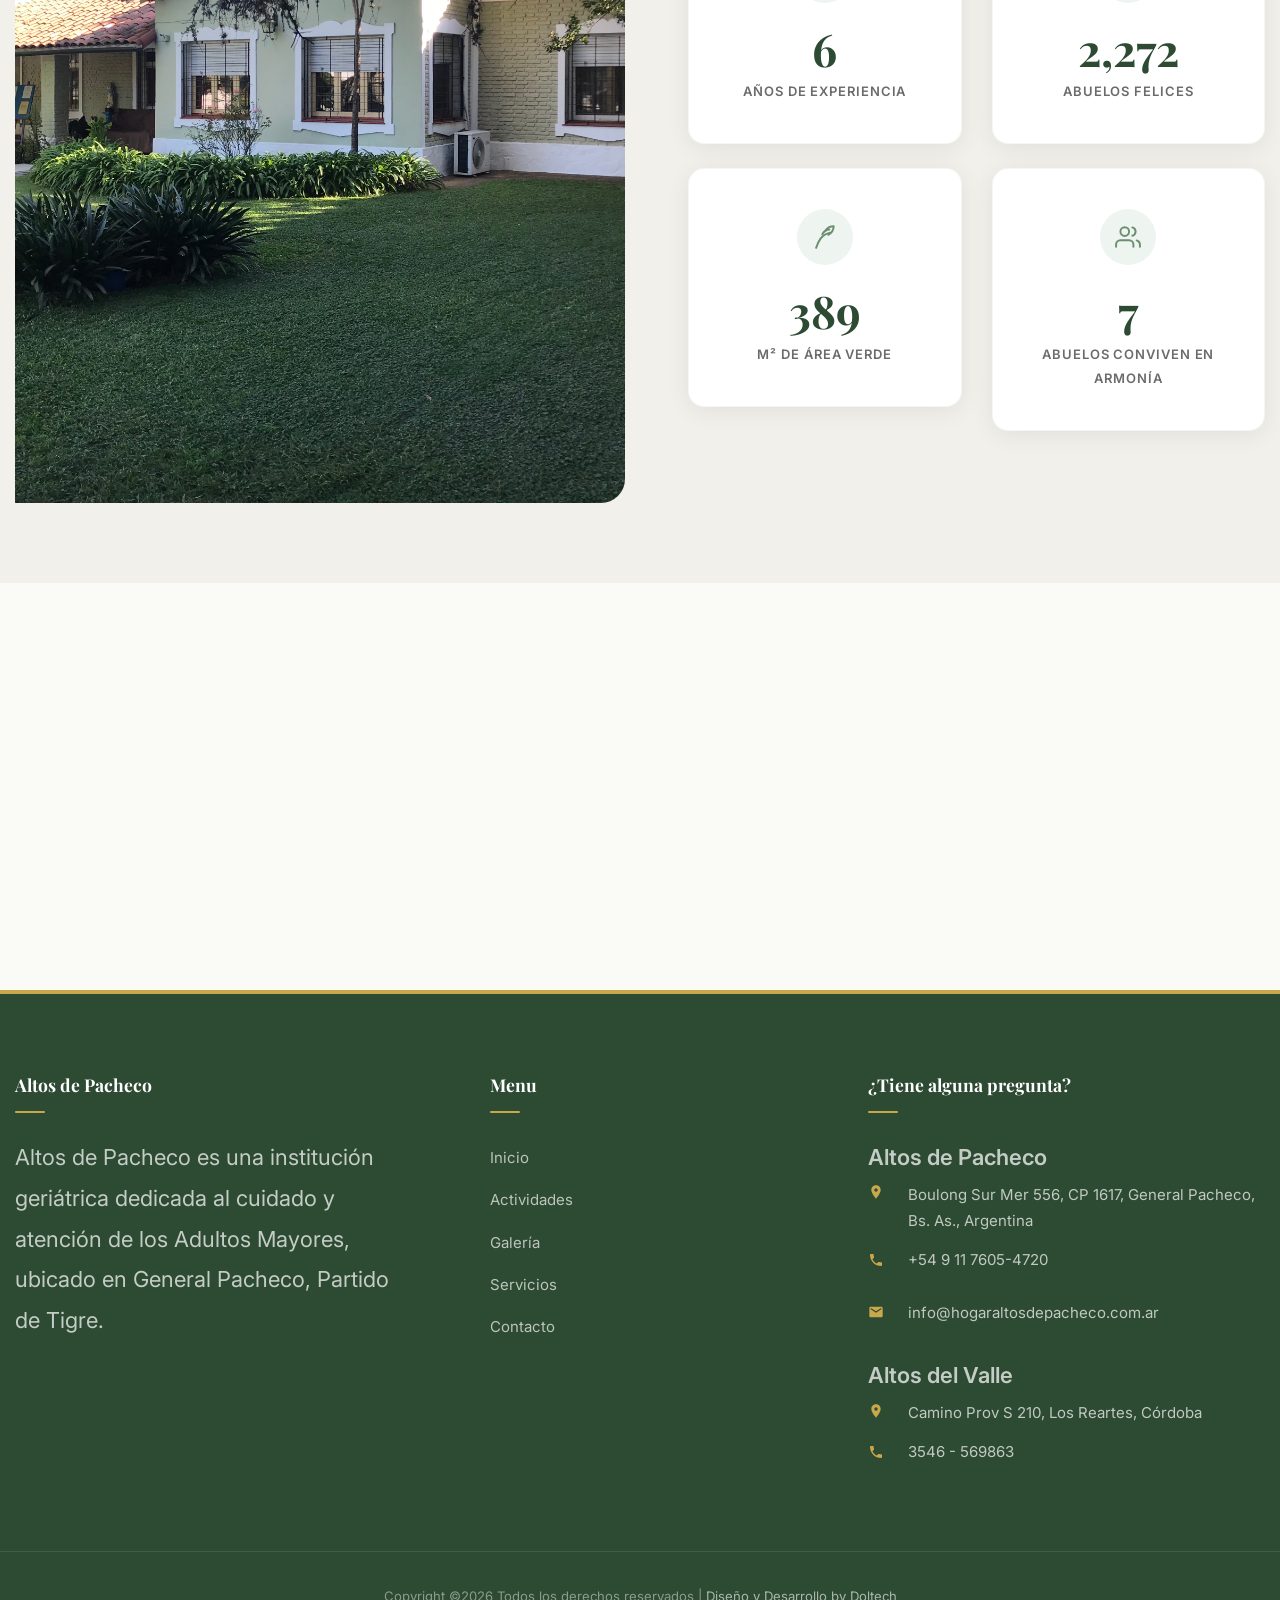
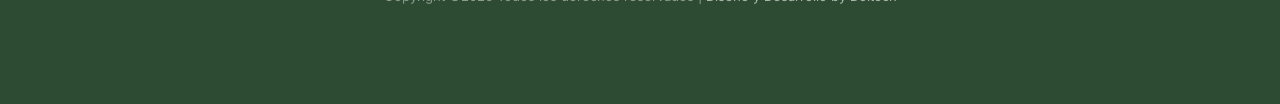
==== commit d105c9f8: "Add files via upload Cambios 25_5" ====
--- a/index.html
+++ b/index.html
@@ -103,25 +103,6 @@
             <p class="section-lead">Conocé nuestra institución en un entorno natural, dedicada al cuidado y bienestar de los adultos mayores con la calidez y profesionalismo que nos caracteriza.</p>
           </div>
         </div>
-        <!-- Videos -->
-        <div class="row justify-content-center mb-5">
-          <div class="col-md-4 mb-4 ftco-animate">
-            <div class="valle-video-card">
-              <iframe src="https://player.vimeo.com/video/1185308390?badge=0&autopause=0&player_id=0&app_id=58479" frameborder="0" allow="autoplay; fullscreen; picture-in-picture; clipboard-write; encrypted-media" allowfullscreen title="Altos del Valle - Video 1"></iframe>
-            </div>
-          </div>
-          <div class="col-md-4 mb-4 ftco-animate">
-            <div class="valle-video-card">
-              <iframe src="https://player.vimeo.com/video/1185308010?badge=0&autopause=0&player_id=0&app_id=58479" frameborder="0" allow="autoplay; fullscreen; picture-in-picture; clipboard-write; encrypted-media" allowfullscreen title="Altos del Valle - Video 2"></iframe>
-            </div>
-          </div>
-          <div class="col-md-4 mb-4 ftco-animate">
-            <div class="valle-video-card">
-              <iframe src="https://player.vimeo.com/video/1185307853?badge=0&autopause=0&player_id=0&app_id=58479" frameborder="0" allow="autoplay; fullscreen; picture-in-picture; clipboard-write; encrypted-media" allowfullscreen title="Altos del Valle - Video 3"></iframe>
-            </div>
-          </div>
-        </div>
-
         <div class="row align-items-stretch">
           <div class="col-md-12 ftco-animate">
             <div class="valle-form-card">
@@ -219,6 +200,30 @@
         </div>
     	</div>
     </section>
+
+    <!-- Videos -->
+    <section class="ftco-section pt-5 pb-5">
+      <div class="container">
+        <div class="row justify-content-center">
+          <div class="col-md-4 mb-4 ftco-animate">
+            <div class="valle-video-card">
+              <iframe src="https://player.vimeo.com/video/1185308390?badge=0&autopause=0&player_id=0&app_id=58479" frameborder="0" allow="autoplay; fullscreen; picture-in-picture; clipboard-write; encrypted-media" allowfullscreen title="Video 1"></iframe>
+            </div>
+          </div>
+          <div class="col-md-4 mb-4 ftco-animate">
+            <div class="valle-video-card">
+              <iframe src="https://player.vimeo.com/video/1185308010?badge=0&autopause=0&player_id=0&app_id=58479" frameborder="0" allow="autoplay; fullscreen; picture-in-picture; clipboard-write; encrypted-media" allowfullscreen title="Video 2"></iframe>
+            </div>
+          </div>
+          <div class="col-md-4 mb-4 ftco-animate">
+            <div class="valle-video-card">
+              <iframe src="https://player.vimeo.com/video/1185307853?badge=0&autopause=0&player_id=0&app_id=58479" frameborder="0" allow="autoplay; fullscreen; picture-in-picture; clipboard-write; encrypted-media" allowfullscreen title="Video 3"></iframe>
+            </div>
+          </div>
+        </div>
+      </div>
+    </section>
+    <!-- FIN Videos -->
 
     <footer class="ftco-footer ftco-footer-2 ftco-section">
       <div class="container">
@@ -251,10 +256,16 @@
             <div class="ftco-footer-widget mb-4">
             	<h2 class="ftco-heading-2">¿Tiene alguna pregunta?</h2>
             	<div class="block-23 mb-3">
+	              <p class="mb-1" style="font-weight:600;">Altos de Pacheco</p>
 	              <ul>
 	                <li><span class="icon icon-map-marker"></span><span class="text">Boulong Sur Mer 556, CP 1617, General Pacheco, Bs. As., Argentina</span></li>
 	                <li><a href="#"><span class="icon icon-phone"></span><span class="text">+54 9 11 7605-4720</span></a></li>
 	                <li><a href="#"><span class="icon icon-envelope"></span><span class="text">info@hogaraltosdepacheco.com.ar</span></a></li>
+	              </ul>
+	              <p class="mt-3 mb-1" style="font-weight:600;">Altos del Valle</p>
+	              <ul>
+	                <li><span class="icon icon-map-marker"></span><span class="text">Camino Prov S 210, Los Reartes, Córdoba</span></li>
+	                <li><a href="#"><span class="icon icon-phone"></span><span class="text">3546 - 569863</span></a></li>
 	              </ul>
 	            </div>
             </div>
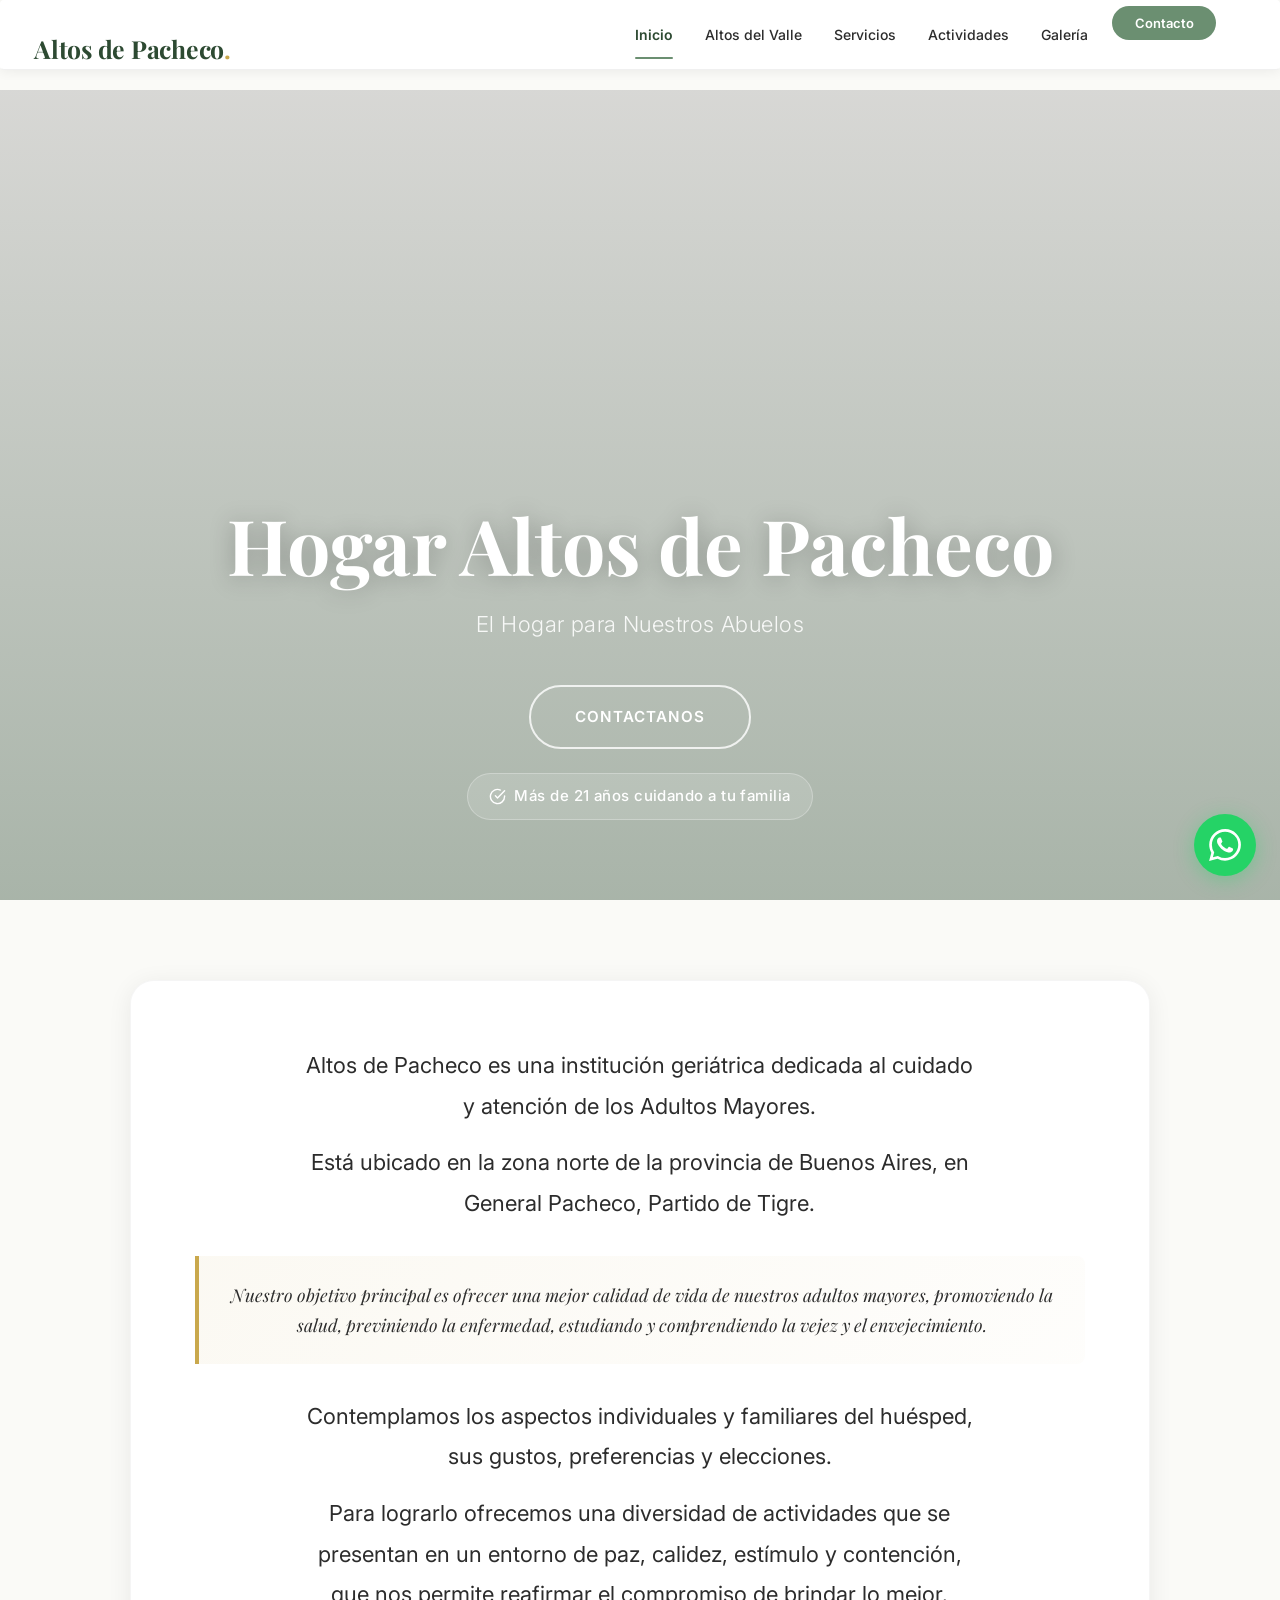
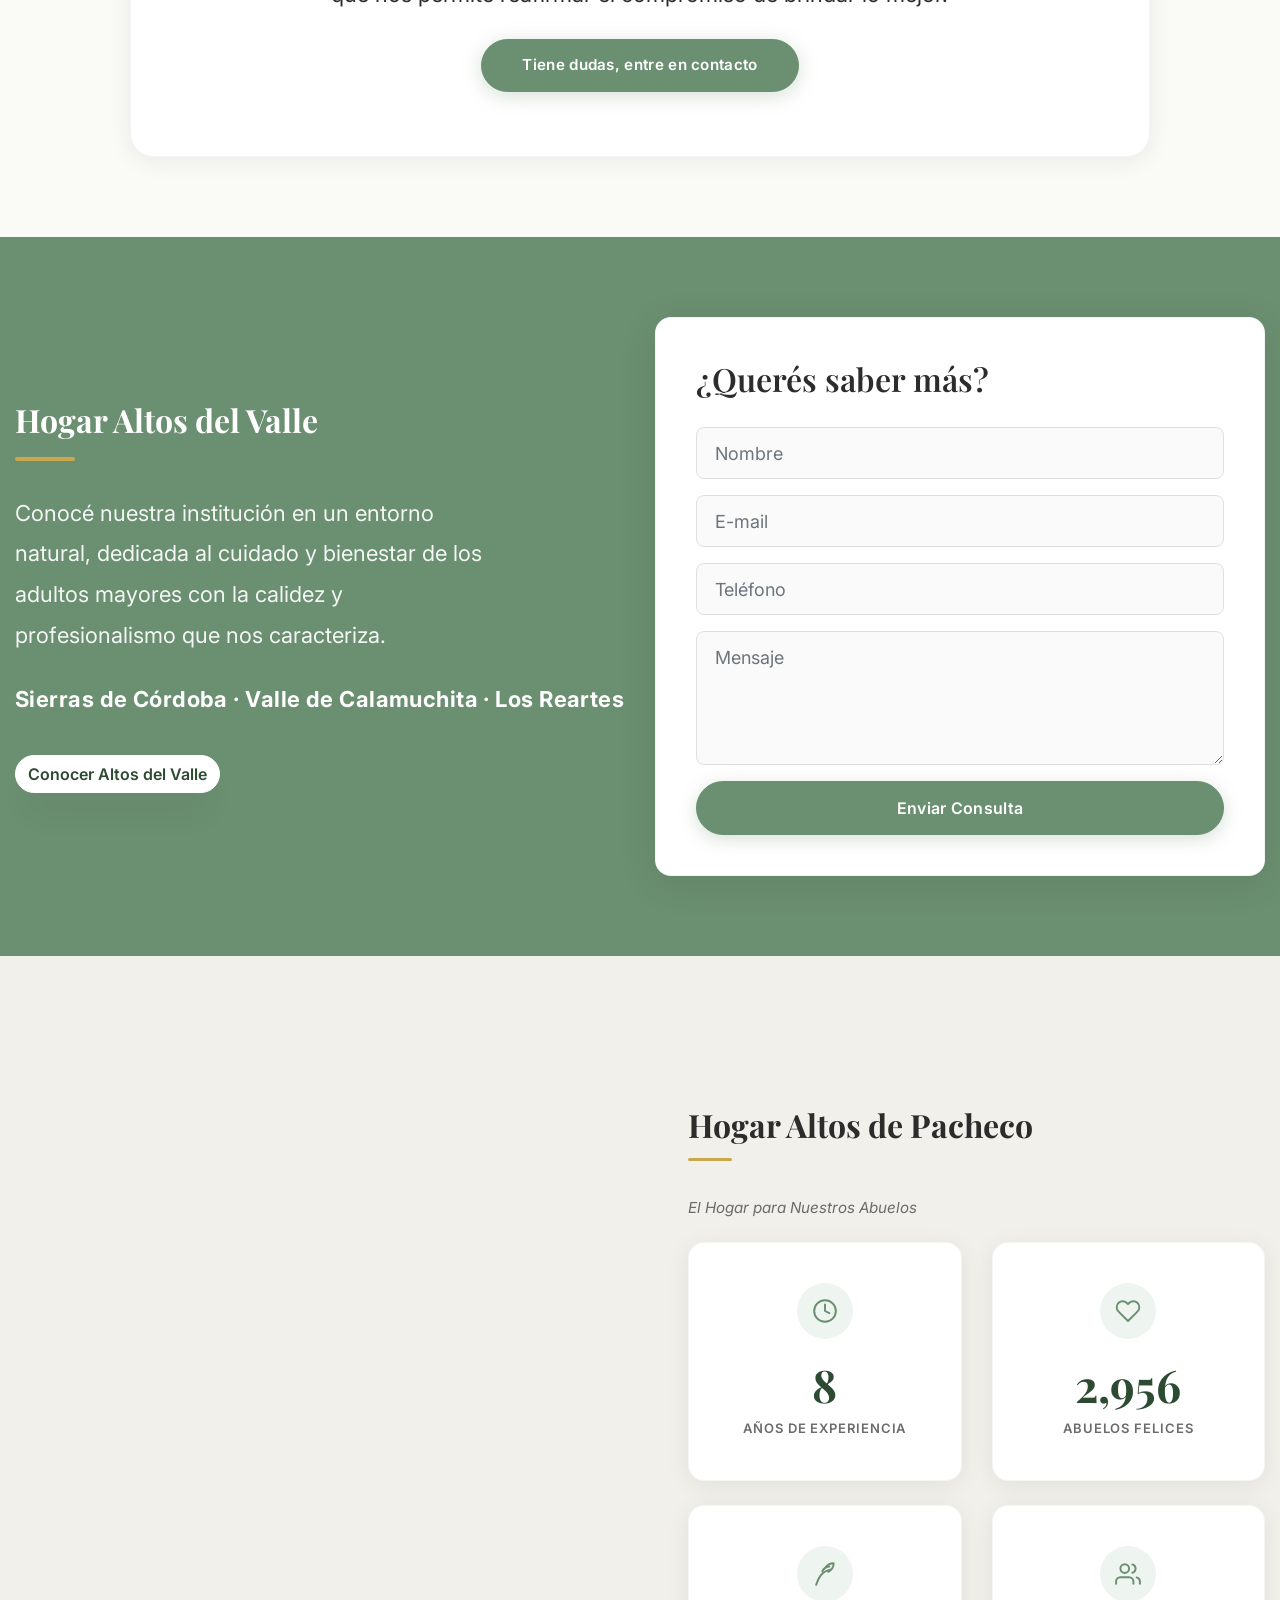
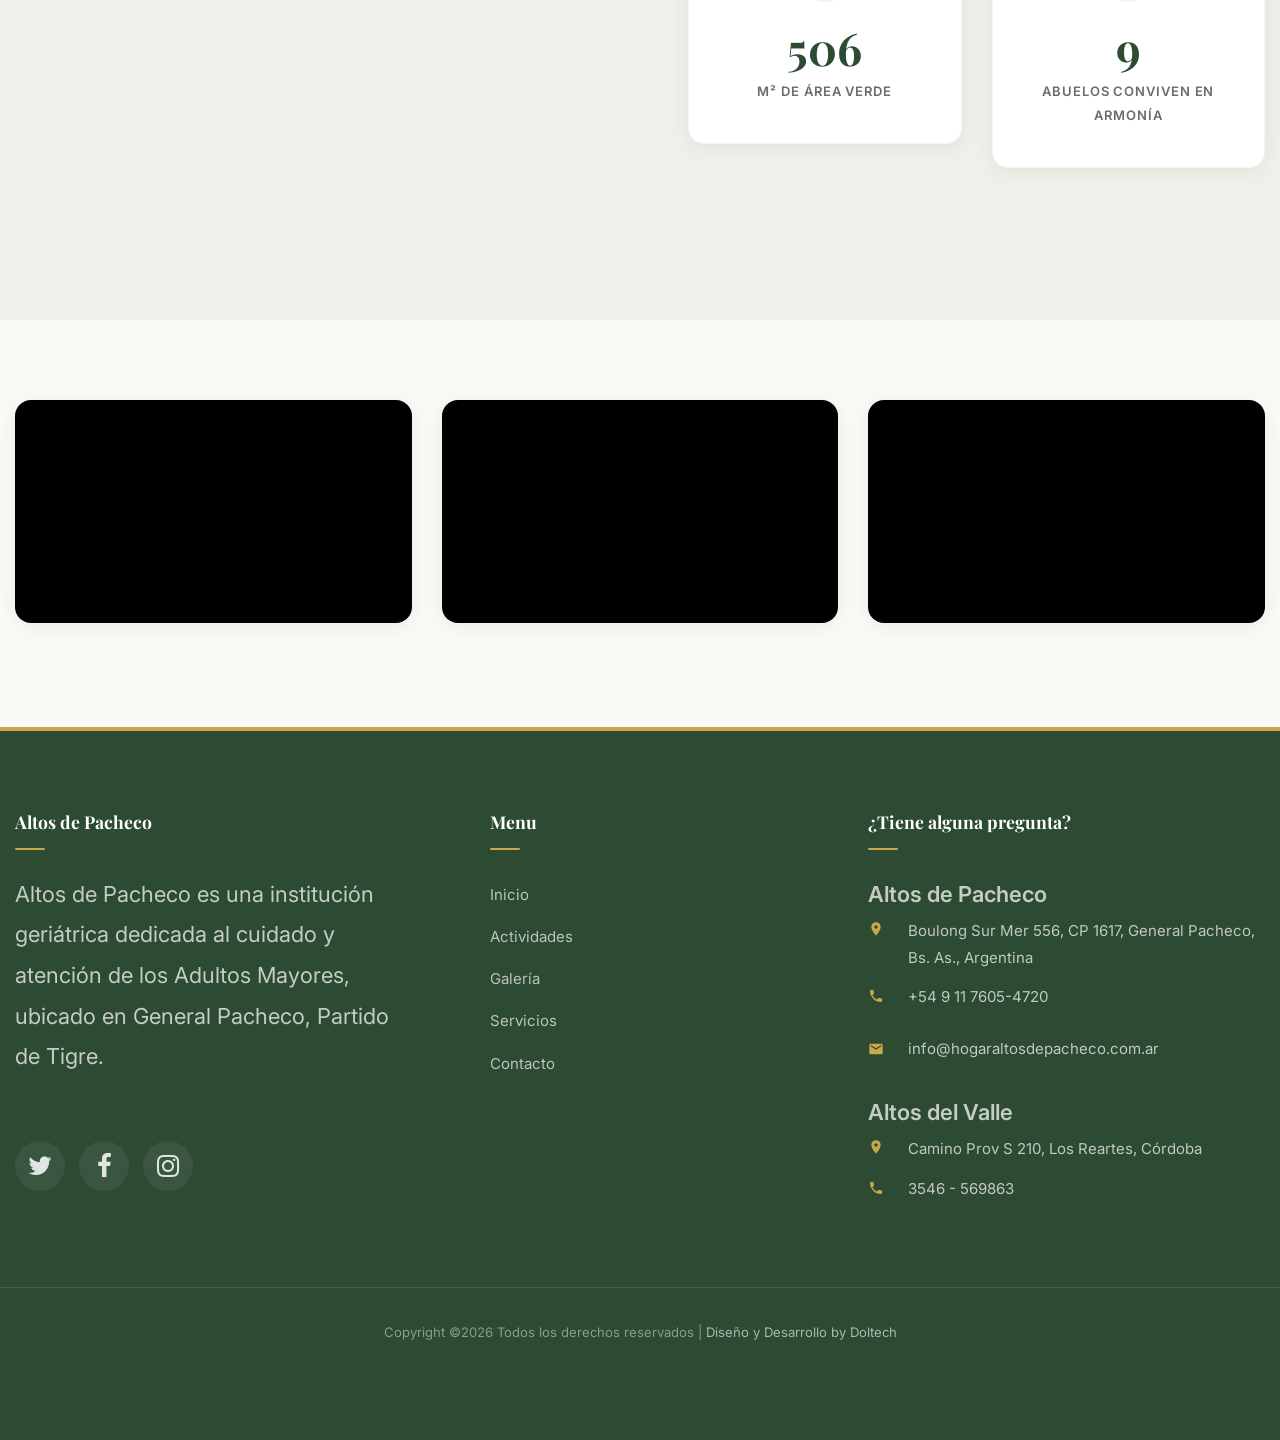
==== commit 18ea3429: "Rediseñar navbar, hero y sección Altos del Valle; dejar de versionar imágenes - Logo más grande y me" ====
--- a/index.html
+++ b/index.html
@@ -47,10 +47,10 @@
 	      <div class="collapse navbar-collapse" id="ftco-nav">
 	        <ul class="navbar-nav ml-auto">
 	          <li class="nav-item active"><a href="index.html" class="nav-link">Inicio</a></li>
+	          <li class="nav-item"><a href="valle.html" class="nav-link">Altos del Valle</a></li>
+	          <li class="nav-item"><a href="servicios.html" class="nav-link">Servicios</a></li>
 	          <li class="nav-item"><a href="about.html" class="nav-link">Actividades</a></li>
 	          <li class="nav-item"><a href="galeria.html" class="nav-link">Galería</a></li>
-	          <li class="nav-item"><a href="servicios.html" class="nav-link">Servicios</a></li>
-	          <li class="nav-item"><a href="valle.html" class="nav-link">Altos del Valle</a></li>
 	          <li class="nav-item nav-cta"><a href="contact.html" class="nav-link">Contacto</a></li>
 	        </ul>
 	      </div>
@@ -60,7 +60,7 @@
   <section class="hero-wrap hero-home" style="background-image: url('images/topbanner/bg_1.jpg');">
       <div class="overlay"></div>
       <div class="container">
-        <div class="row no-gutters slider-text align-items-center justify-content-center">
+        <div class="row no-gutters slider-text align-items-center">
           <div class="col-md-9 ftco-animate text-center">
             <h1 class="mb-3 bread brand">Hogar Altos de Pacheco</h1>
             <p class="hero-subtitle">El Hogar para Nuestros Abuelos</p>
@@ -96,15 +96,15 @@
     <!-- HOGAR ALTOS DEL VALLE -->
     <section class="hogar-valle-section" id="hogar-altos-del-valle">
       <div class="container">
-        <div class="row justify-content-center mb-5">
-          <div class="col-md-9 text-center ftco-animate">
+        <div class="row align-items-center">
+          <div class="col-md-6 ftco-animate">
             <h2 class="section-heading">Hogar Altos del Valle</h2>
             <div class="section-accent-bar"></div>
             <p class="section-lead">Conocé nuestra institución en un entorno natural, dedicada al cuidado y bienestar de los adultos mayores con la calidez y profesionalismo que nos caracteriza.</p>
-          </div>
-        </div>
-        <div class="row align-items-stretch">
-          <div class="col-md-12 ftco-animate">
+            <p class="valle-location"><strong>Sierras de Córdoba &middot; Valle de Calamuchita &middot; Los Reartes</strong></p>
+            <a href="valle.html" class="btn btn-primary">Conocer Altos del Valle</a>
+          </div>
+          <div class="col-md-6 mt-5 mt-md-0 ftco-animate">
             <div class="valle-form-card">
               <h3>¿Querés saber más?</h3>
               <form id="contact-form-valle" role="form">
@@ -335,6 +335,5 @@
     });
   });
   </script>
-
   </body>
 </html>
--- a/css/theme.css
+++ b/css/theme.css
@@ -118,7 +118,7 @@
 #ftco-navbar .navbar-brand,
 .ftco-navbar-light .navbar-brand {
   font-family: var(--font-display) !important;
-  font-size: 1.1rem !important;
+  font-size: 1.55rem !important;
   font-weight: 700 !important;
   color: var(--clr-primary-dark) !important;
   letter-spacing: -0.01em;
@@ -262,9 +262,9 @@
   height: auto !important;
   display: flex !important;
   align-items: center;
-  justify-content: center;
+  justify-content: flex-end;
   flex-direction: column;
-  padding: var(--sp-12) 0 var(--sp-8);
+  padding: var(--sp-12) 0 var(--sp-10);
 }
 .hero-wrap.hero-home .overlay {
   opacity: 0.55 !important;
@@ -387,6 +387,9 @@
   color: var(--clr-text) !important;
   font-size: 22px !important;
   line-height: 1.95;
+  max-width: 680px;
+  margin-left: auto !important;
+  margin-right: auto !important;
 }
 
 /* Card wrapper */
@@ -1033,9 +1036,15 @@
   margin-bottom: 0 !important;
 }
 
+/* Punto decorativo azul heredado del template original (style.css), no encaja
+   con el diseño actual — se quita */
+.heading-section h2 span:after {
+  content: none !important;
+}
+
 /* Mobile: stack vertical */
 @media (max-width: 767.98px) {
-  .ftco-section-about .text,
+  .ftco-section-about .d-flex.text,
   .ftco-section-about .img {
     flex: 0 0 100% !important;
     max-width: 100% !important;
@@ -1044,7 +1053,7 @@
     min-height: 280px !important;
     order: -1;
   }
-  .ftco-section-about .text {
+  .ftco-section-about .d-flex.text {
     padding: 2.5rem 1.5rem !important;
   }
 }
@@ -1271,17 +1280,40 @@
    15. HOGAR ALTOS DEL VALLE (index.html)
    ===================================================== */
 .hogar-valle-section {
-  background: var(--clr-bg-muted) !important;
+  background: var(--clr-primary) !important;
   padding: var(--sp-10) 0 !important;
 }
 .hogar-valle-section .section-heading {
   font-family: var(--font-display) !important;
-  color: var(--clr-text) !important;
+  color: var(--clr-white) !important;
   font-size: 2rem;
 }
+.hogar-valle-section .section-accent-bar {
+  margin-left: 0 !important;
+  margin-right: 0 !important;
+}
 .hogar-valle-section .section-lead {
-  color: var(--clr-text-muted) !important;
-  font-family: var(--font-body) !important;
+  color: rgba(255,255,255,0.92) !important;
+  font-family: var(--font-body) !important;
+  margin: 0 0 var(--sp-3) !important;
+  max-width: 480px;
+}
+.hogar-valle-section .valle-location {
+  color: var(--clr-white) !important;
+  font-family: var(--font-body) !important;
+  font-size: 15px;
+  letter-spacing: 0.02em;
+  margin-bottom: var(--sp-4) !important;
+}
+.hogar-valle-section .btn.btn-primary {
+  background: var(--clr-white) !important;
+  border-color: var(--clr-white) !important;
+  color: var(--clr-primary-dark) !important;
+}
+.hogar-valle-section .btn.btn-primary:hover {
+  background: var(--clr-accent-light) !important;
+  border-color: var(--clr-accent-light) !important;
+  color: var(--clr-primary-dark) !important;
 }
 .valle-video-card {
   border-radius: var(--radius-md);
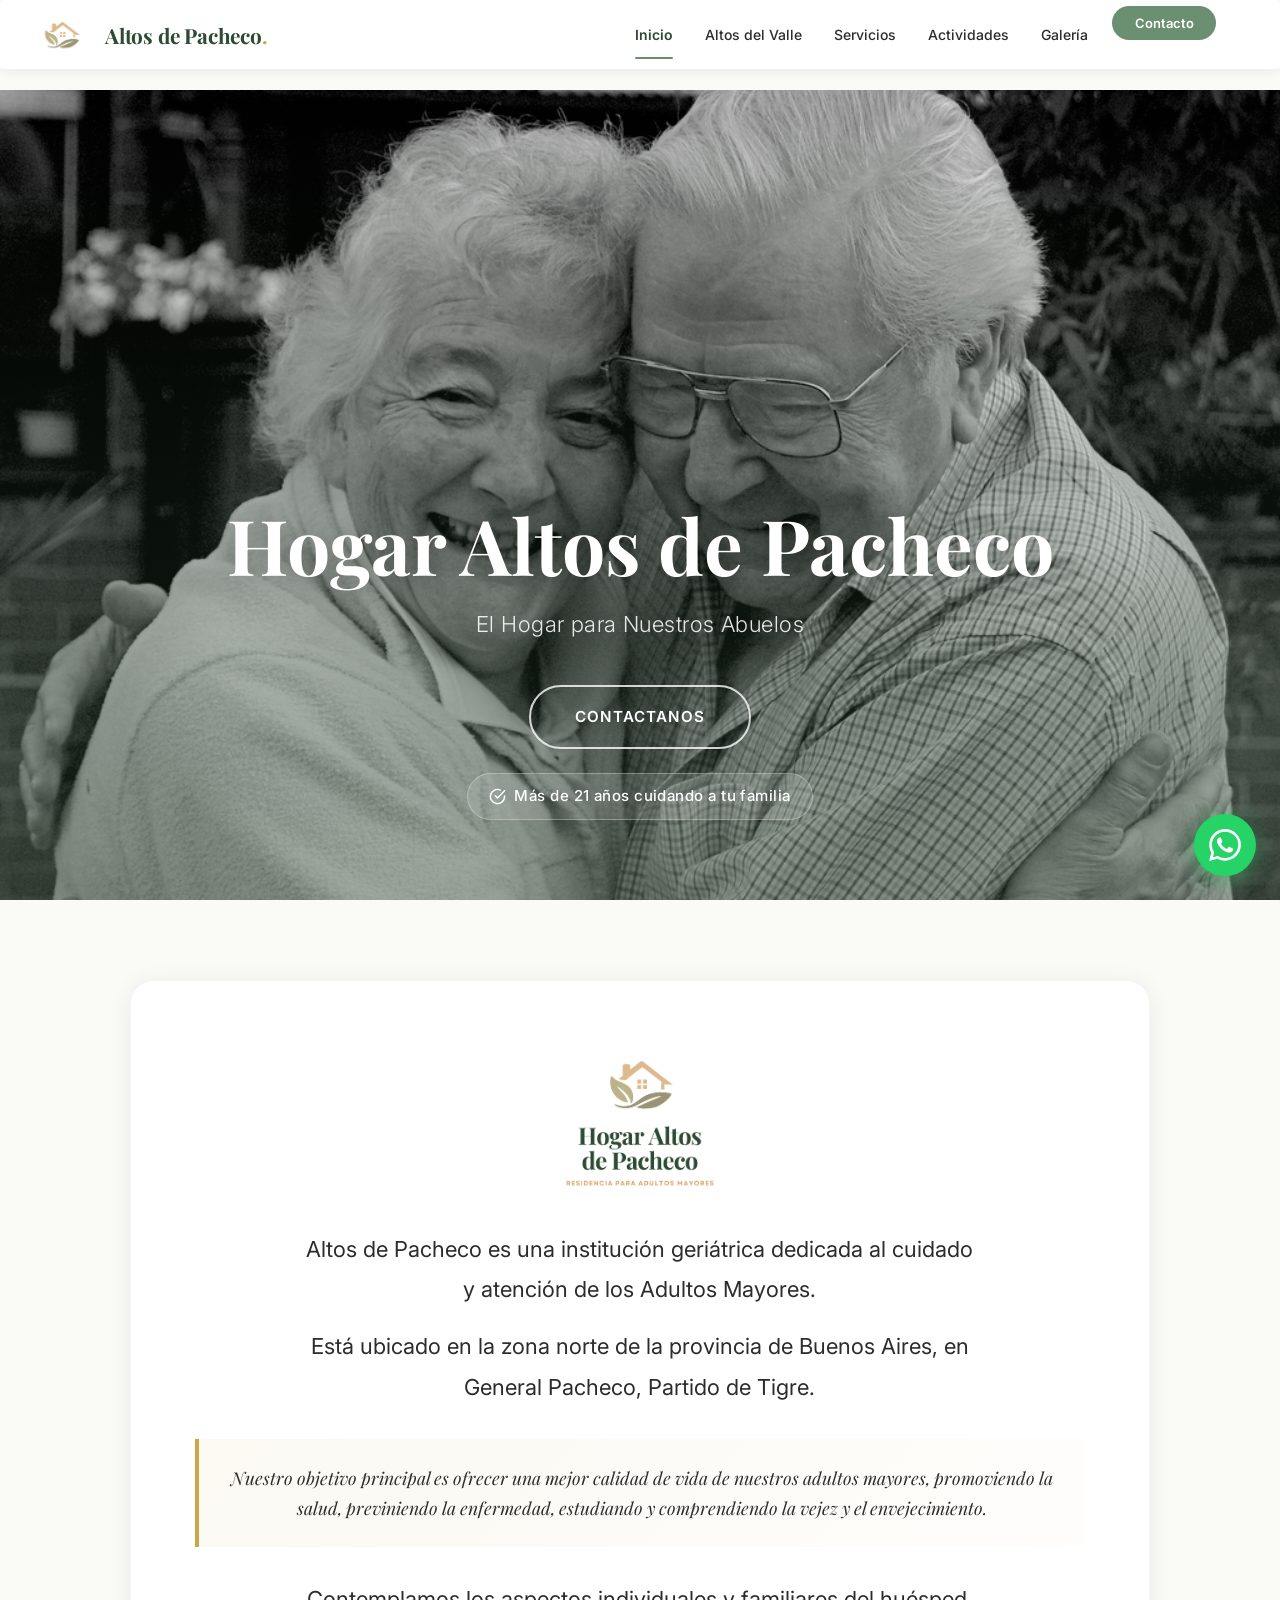
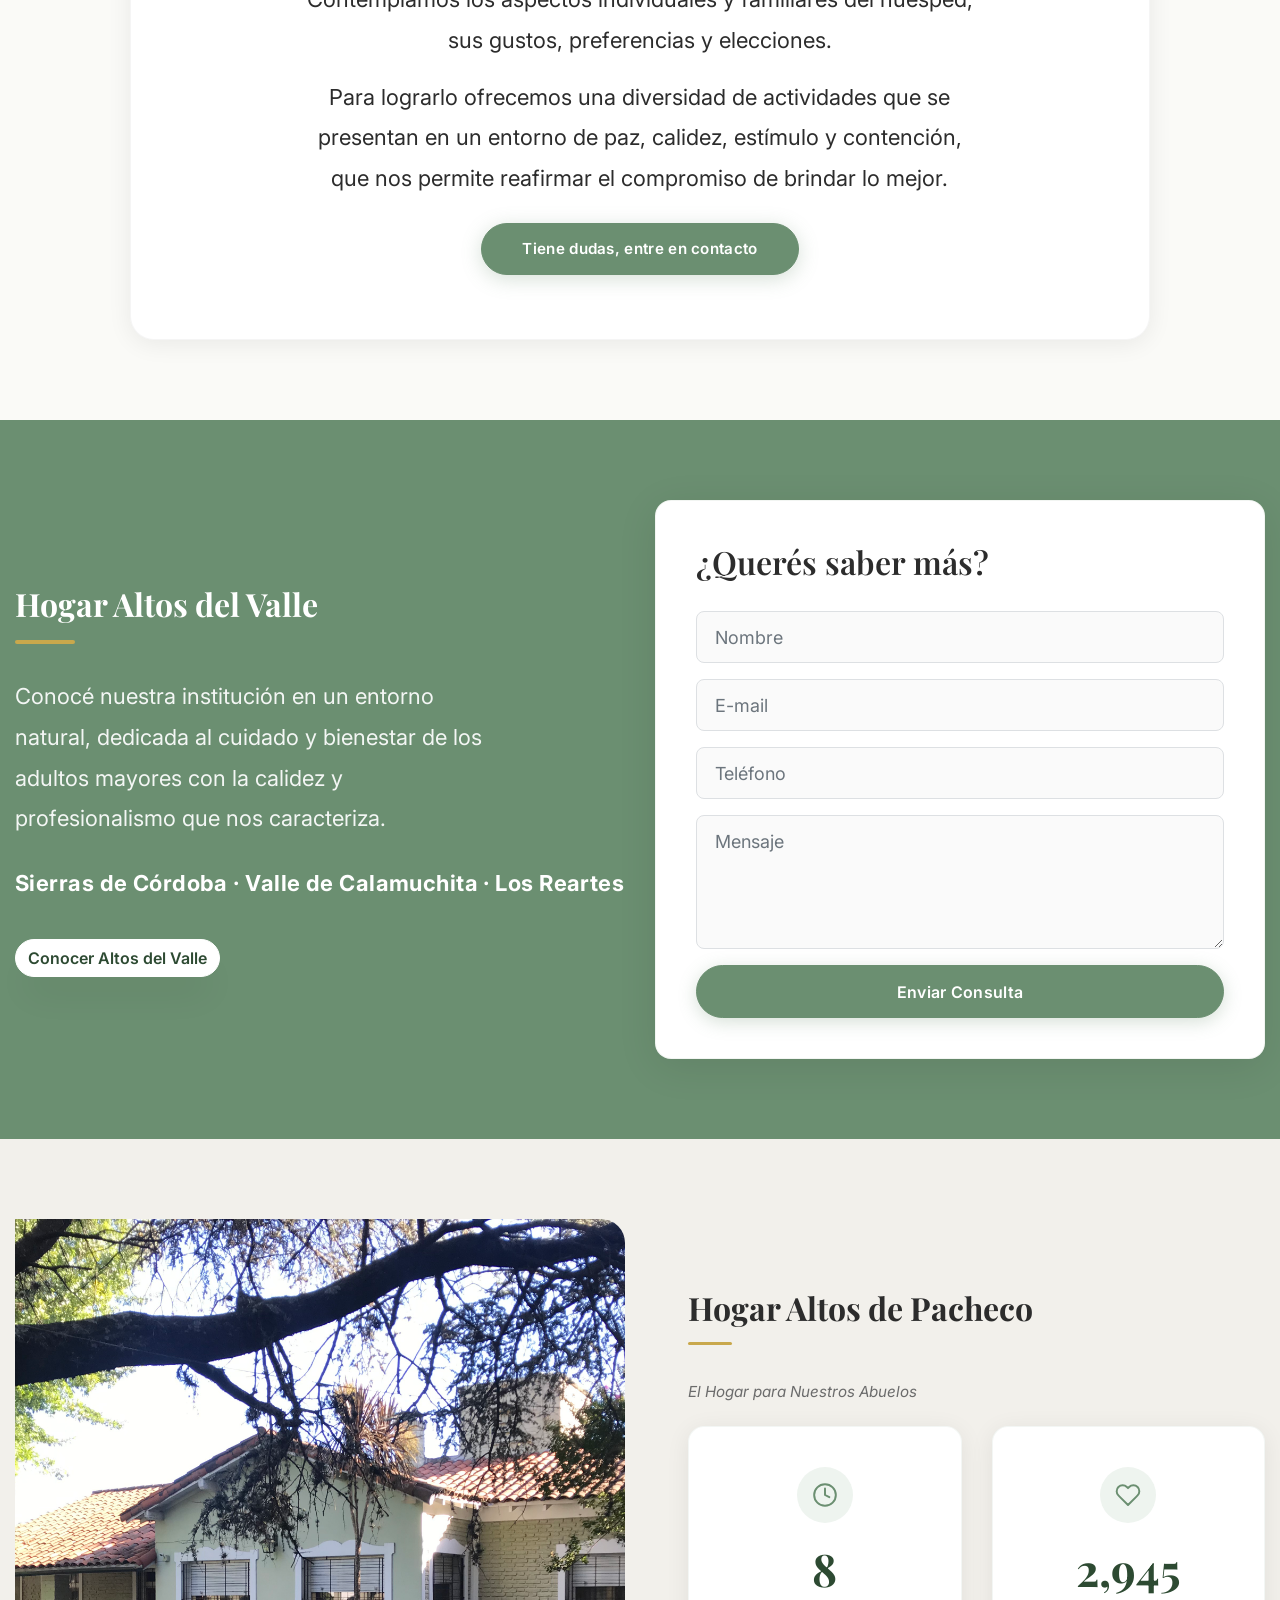
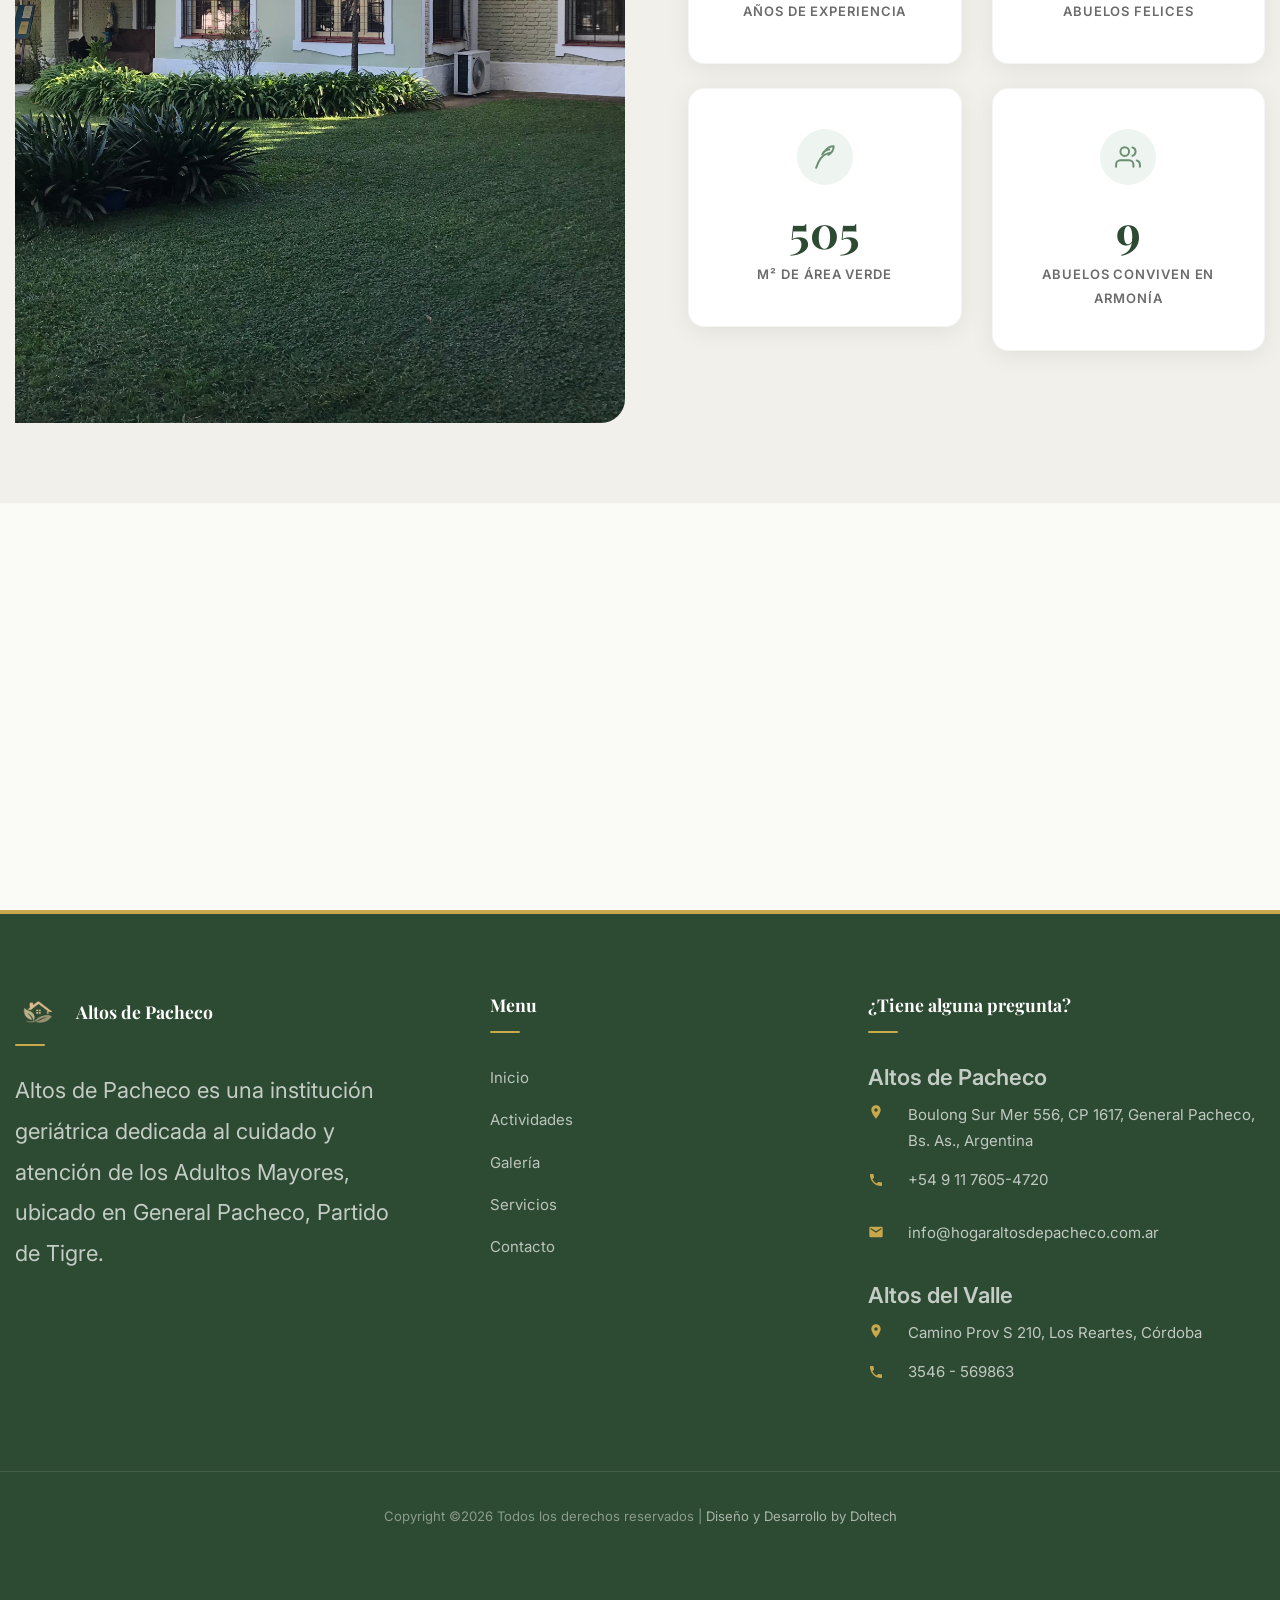
==== commit 5a33ed3d: "Insertar isologo y logo completo en navbar, footer y seccion institucional Co-Authored-By: Claude So" ====
--- a/index.html
+++ b/index.html
@@ -13,6 +13,8 @@
     <title>Hogar Geriátrico Altos de Pacheco</title>
     <meta charset="utf-8">
     <meta name="viewport" content="width=device-width, initial-scale=1, shrink-to-fit=no">
+    <link rel="icon" type="image/png" href="images/logo/isologo.png">
+    <link rel="apple-touch-icon" href="images/logo/isologo.png">
     
     <link href="https://fonts.googleapis.com/css2?family=Playfair+Display:ital,wght@0,400;0,700;0,900;1,400;1,700&family=Inter:wght@300;400;500;600;700&display=swap" rel="stylesheet">
 
@@ -39,7 +41,7 @@
   <body>
 	  <nav class="navbar navbar-expand-lg navbar-dark bg-dark ftco-navbar-light" id="ftco-navbar">
 	    <div class="container-fluid px-4 px-lg-5">
-	      <a class="navbar-brand" href="index.html">Altos de Pacheco<span>.</span></a>
+	      <a class="navbar-brand" href="index.html"><img src="images/logo/isologo.png" alt="" class="navbar-logo-icon">Altos de Pacheco<span>.</span></a>
 	      <button class="navbar-toggler" type="button" data-toggle="collapse" data-target="#ftco-nav" aria-controls="ftco-nav" aria-expanded="false" aria-label="Toggle navigation">
 	        <span class="oi oi-menu"></span> Menu
 	      </button>
@@ -81,6 +83,7 @@
 		<div class="row justify-content-center">
 			<div class="col-md-10">
 				<div class="cta-card text-center">
+					<img src="images/logo/logo-completo.png" alt="Hogar Altos de Pacheco" class="cta-logo">
 					<p>Altos de Pacheco es una institución geriátrica dedicada al cuidado y atención de los Adultos Mayores. </p>
 					<p>Está ubicado en la zona norte de la provincia de Buenos Aires, en General Pacheco, Partido de Tigre. </p>
 					<q>Nuestro objetivo principal es ofrecer una mejor calidad de vida de nuestros adultos mayores, promoviendo la salud, previniendo la enfermedad, estudiando y comprendiendo la vejez y el envejecimiento.</q>
@@ -230,7 +233,7 @@
         <div class="row mb-5">
           <div class="col-md">
             <div class="ftco-footer-widget mb-4">
-              <h2 class="ftco-heading-2" style="color:#03a9f4;" >Altos de Pacheco</h2>
+              <h2 class="ftco-heading-2 footer-brand" style="color:#03a9f4;"><img src="images/logo/isologo.png" alt="" class="footer-logo-icon">Altos de Pacheco</h2>
               <p>Altos de Pacheco es una institución geriátrica dedicada al cuidado y atención de los Adultos Mayores, ubicado en General Pacheco, Partido de Tigre.</p>
               <ul class="ftco-footer-social list-unstyled float-md-left float-lft mt-5">
                 <li class="ftco-animate"><a href="#"><span class="icon-twitter"></span></a></li>
--- a/css/theme.css
+++ b/css/theme.css
@@ -118,11 +118,13 @@
 #ftco-navbar .navbar-brand,
 .ftco-navbar-light .navbar-brand {
   font-family: var(--font-display) !important;
-  font-size: 1.55rem !important;
+  font-size: 1.3rem !important;
   font-weight: 700 !important;
   color: var(--clr-primary-dark) !important;
   letter-spacing: -0.01em;
   padding: var(--sp-2) 0 !important;
+  display: inline-flex !important;
+  align-items: center;
 }
 #ftco-navbar .navbar-brand:hover,
 .ftco-navbar-light .navbar-brand:hover {
@@ -131,6 +133,20 @@
 }
 #ftco-navbar .navbar-brand span {
   color: var(--clr-accent) !important;
+}
+.navbar-logo-icon {
+  height: 44px;
+  width: auto;
+  margin-right: var(--sp-2);
+}
+.footer-brand {
+  display: flex !important;
+  align-items: center;
+}
+.footer-logo-icon {
+  height: 36px;
+  width: auto;
+  margin-right: var(--sp-2);
 }
 
 /* Links de navegación */
@@ -256,6 +272,7 @@
   height: auto !important;
   display: flex;
   align-items: center;
+  background-position: center bottom !important;
 }
 .hero-wrap.hero-home .slider-text {
   min-height: 90vh !important;
@@ -399,6 +416,13 @@
   padding: var(--sp-8) !important;
   box-shadow: var(--shadow-md) !important;
   border: 1px solid rgba(0,0,0,0.04) !important;
+}
+.cta-logo {
+  display: block;
+  max-width: 170px;
+  width: 100%;
+  height: auto;
+  margin: 0 auto var(--sp-5);
 }
 
 /* Cita en blockquote con borde dorado */
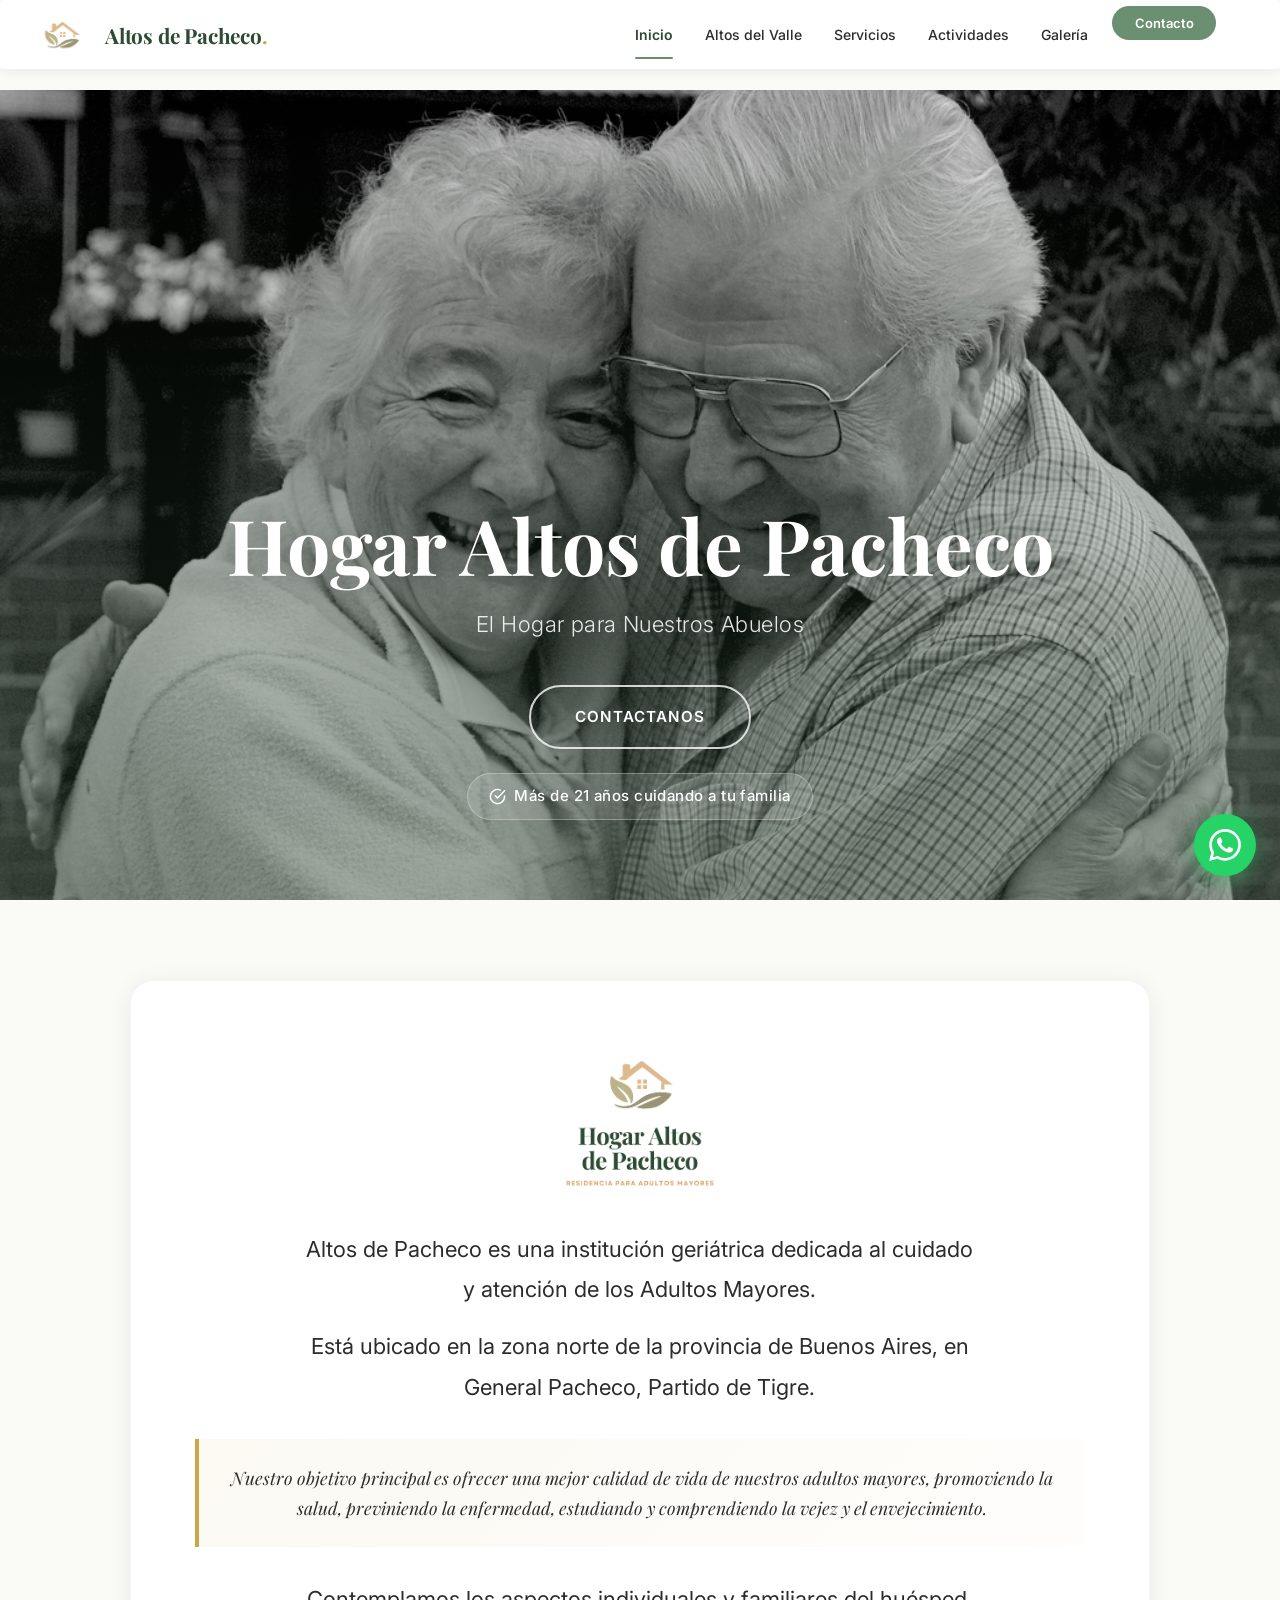
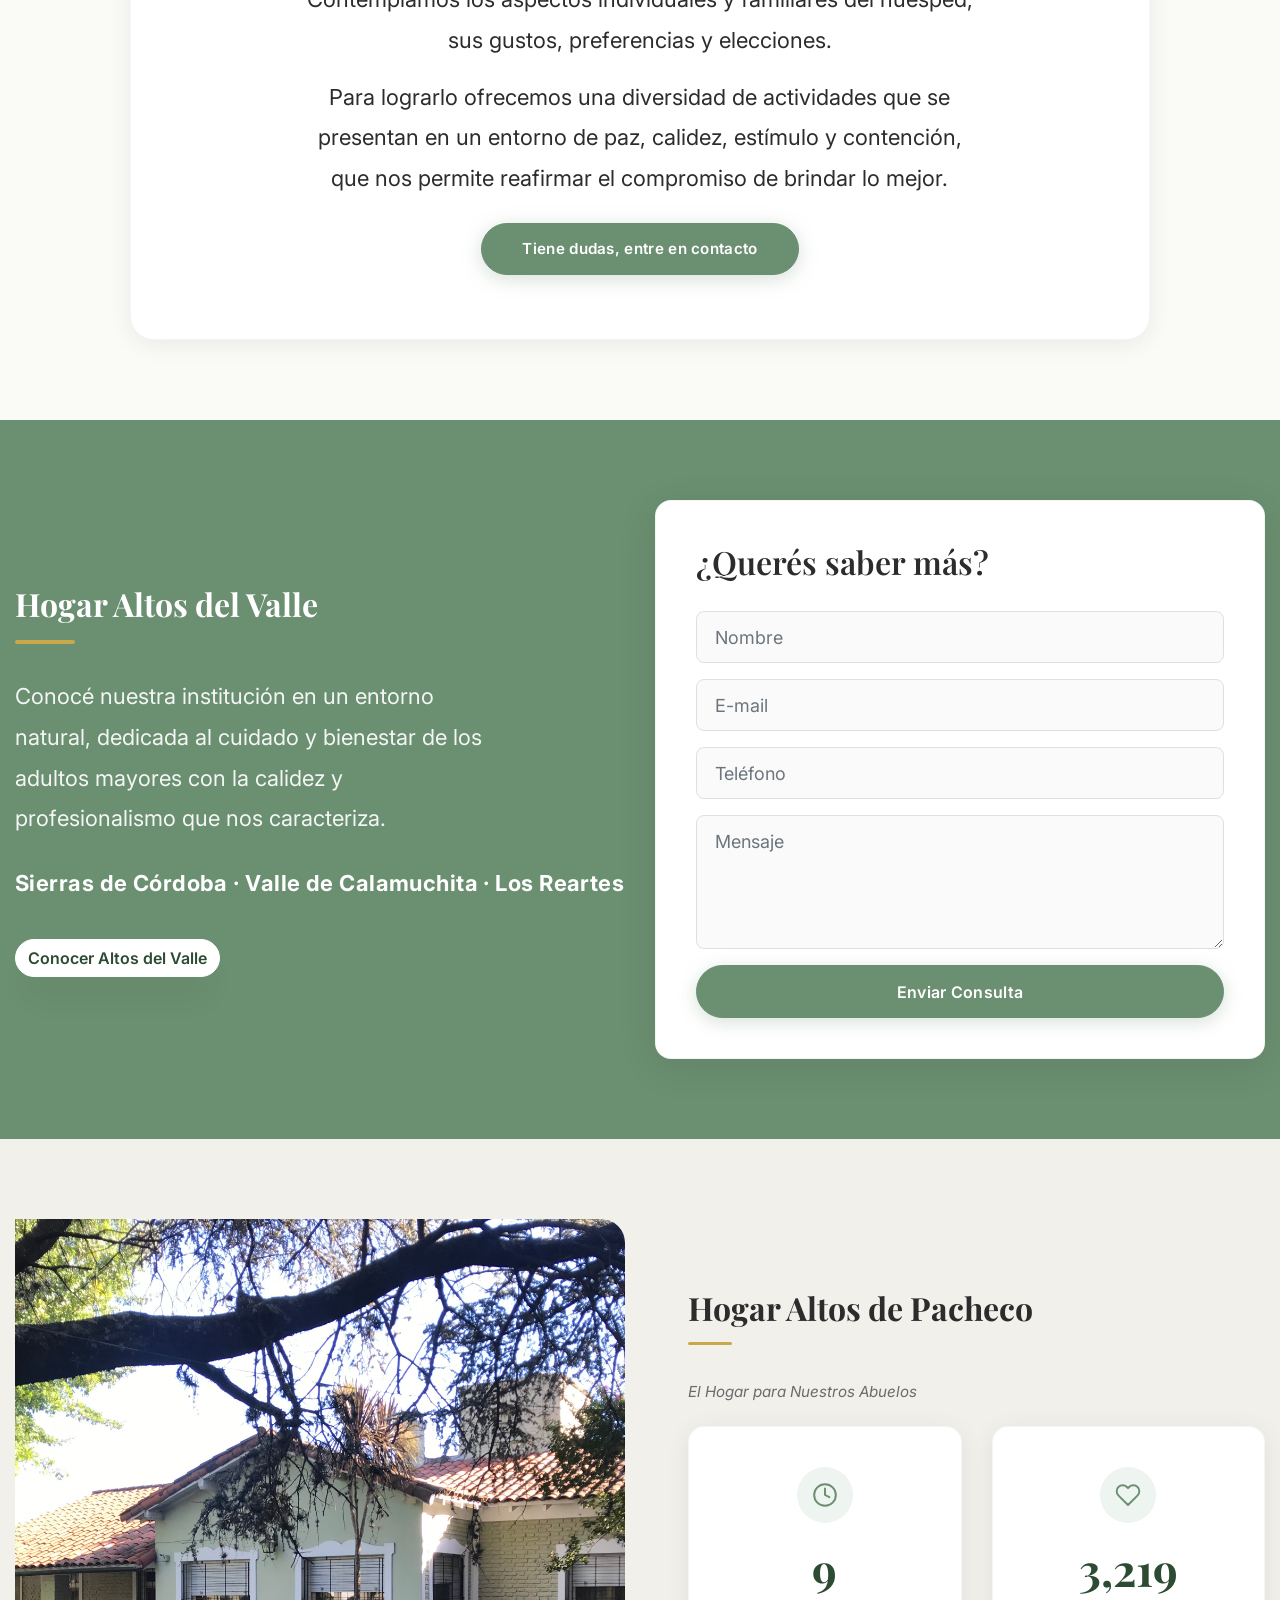
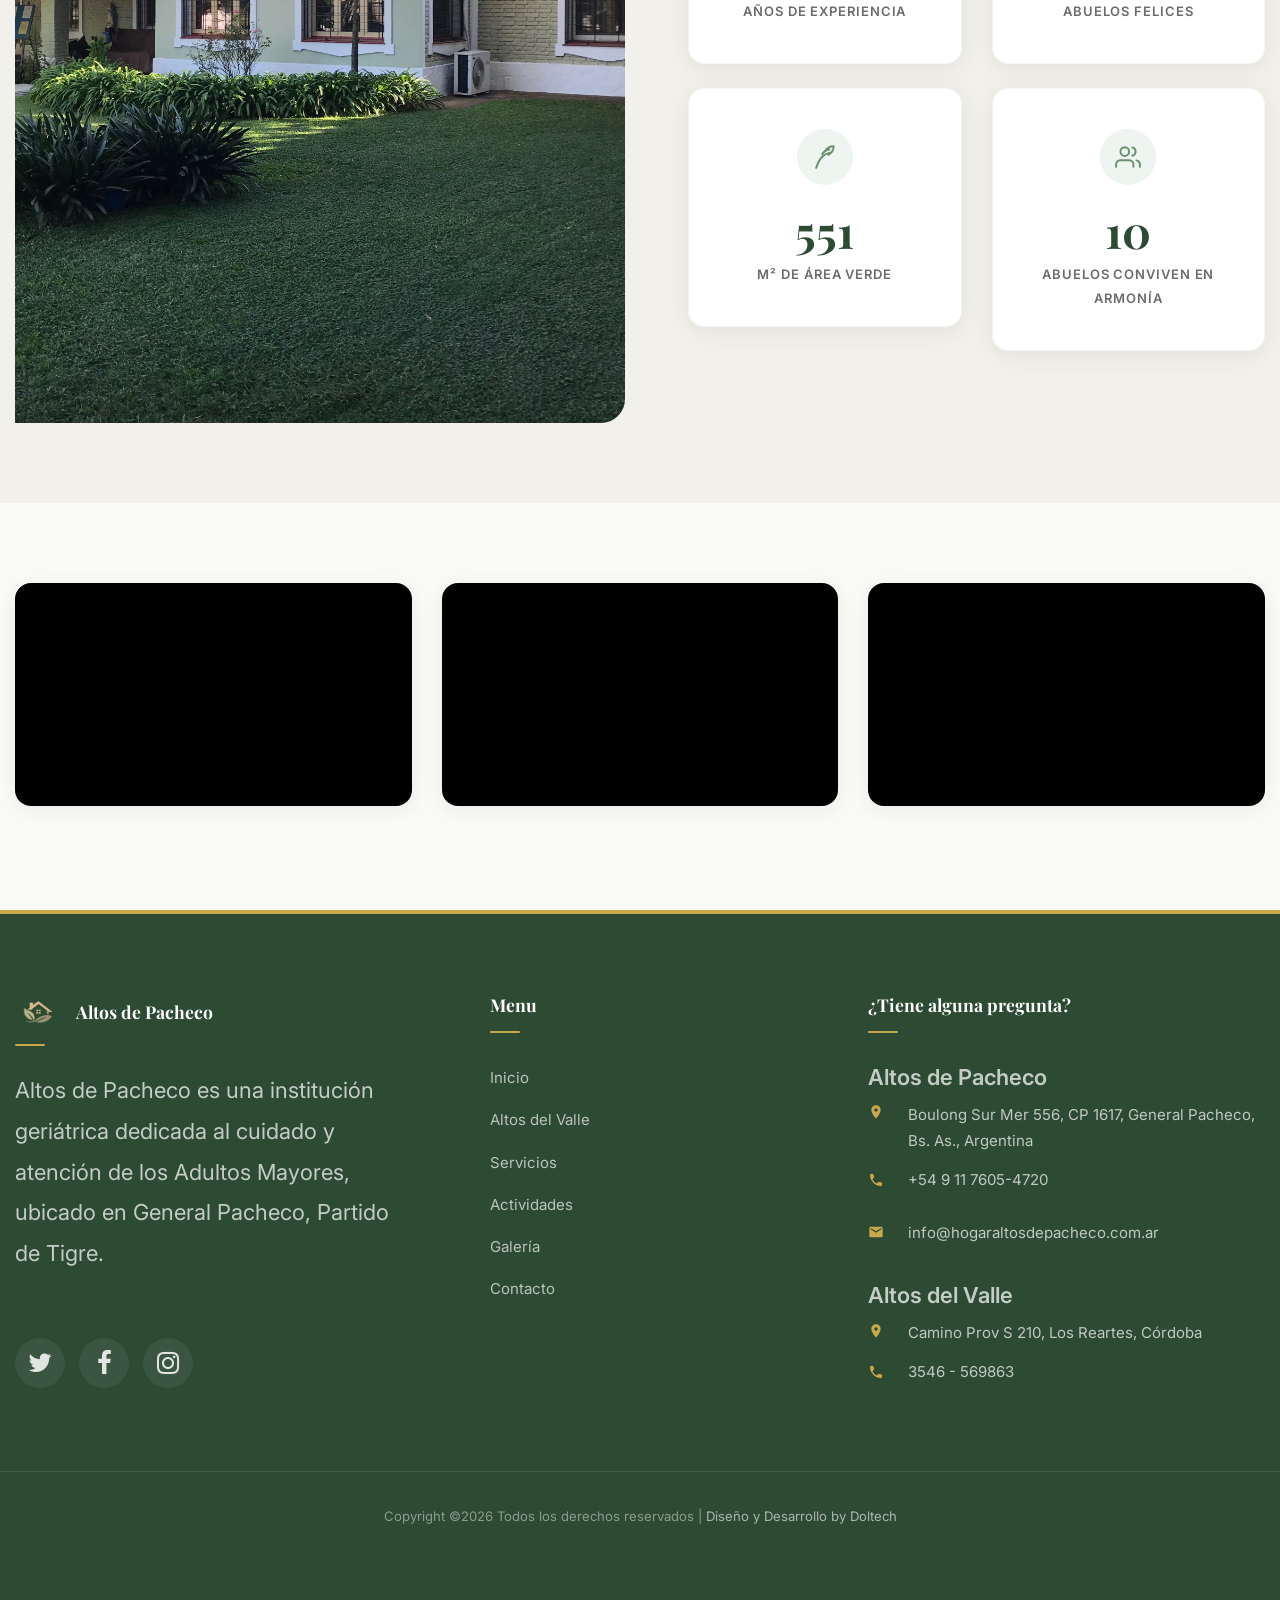
==== commit 8ede0189: "Alinear menú del pie con el del encabezado y quitar referencia a theme.js inexistente Co-Authored-By" ====
--- a/index.html
+++ b/index.html
@@ -248,9 +248,10 @@
               <h2 class="ftco-heading-2">Menu</h2>
                <ul class="list-unstyled">
                 <li><a href="index.html" class="py-2 d-block">Inicio</a></li>
+                <li><a href="valle.html" class="py-2 d-block">Altos del Valle</a></li>
+                <li><a href="servicios.html" class="py-2 d-block">Servicios</a></li>
                 <li><a href="about.html" class="py-2 d-block">Actividades</a></li>
                 <li><a href="galeria.html" class="py-2 d-block">Galería</a></li>
-                <li><a href="servicios.html" class="py-2 d-block">Servicios</a></li>
                 <li><a href="contact.html" class="py-2 d-block">Contacto</a></li>
             </ul>
             </div>
@@ -305,7 +306,6 @@
   <script src="js/jquery.animateNumber.min.js"></script>
   <script src="js/scrollax.min.js"></script>
   <script src="js/main.js"></script>
-  <script src="js/theme.js"></script>
 
   <script>
   $(function(){
@@ -339,4 +339,4 @@
   });
   </script>
   </body>
-</html>+</html>
--- a/css/theme.css
+++ b/css/theme.css
@@ -1200,6 +1200,22 @@
   background: var(--clr-primary) !important;
 }
 
+/* Carrusel de Altos del Valle: misma altura para todas las fotos,
+   cada una con su ancho natural (horizontales y verticales sin recortar) */
+.owl-carousel-valle .galeria-item {
+  padding: 0;
+}
+.owl-carousel-valle .galeria-item img {
+  width: auto;
+  max-width: none;
+  height: 360px;
+}
+@media (max-width: 767.98px) {
+  .owl-carousel-valle .galeria-item img {
+    height: 240px;
+  }
+}
+
 /* =====================================================
    15. HERO GALERÍA
    ===================================================== */
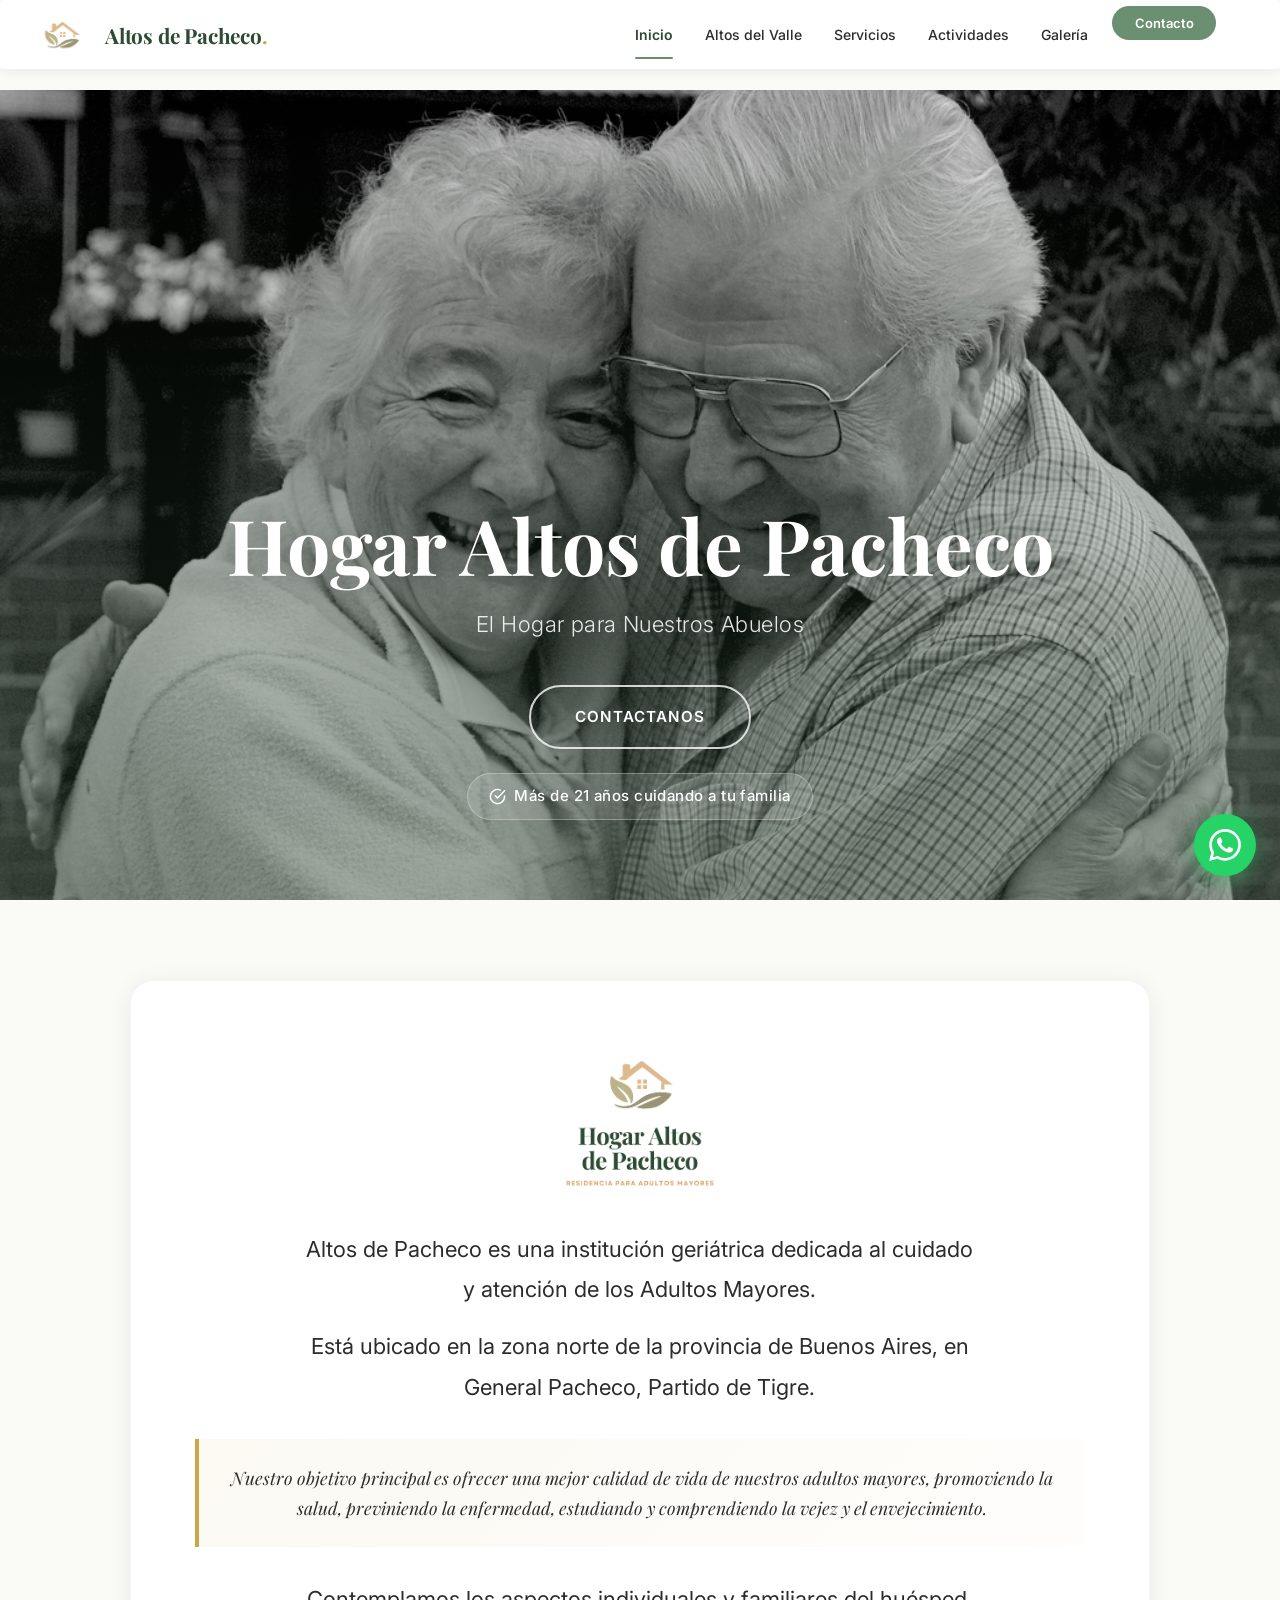
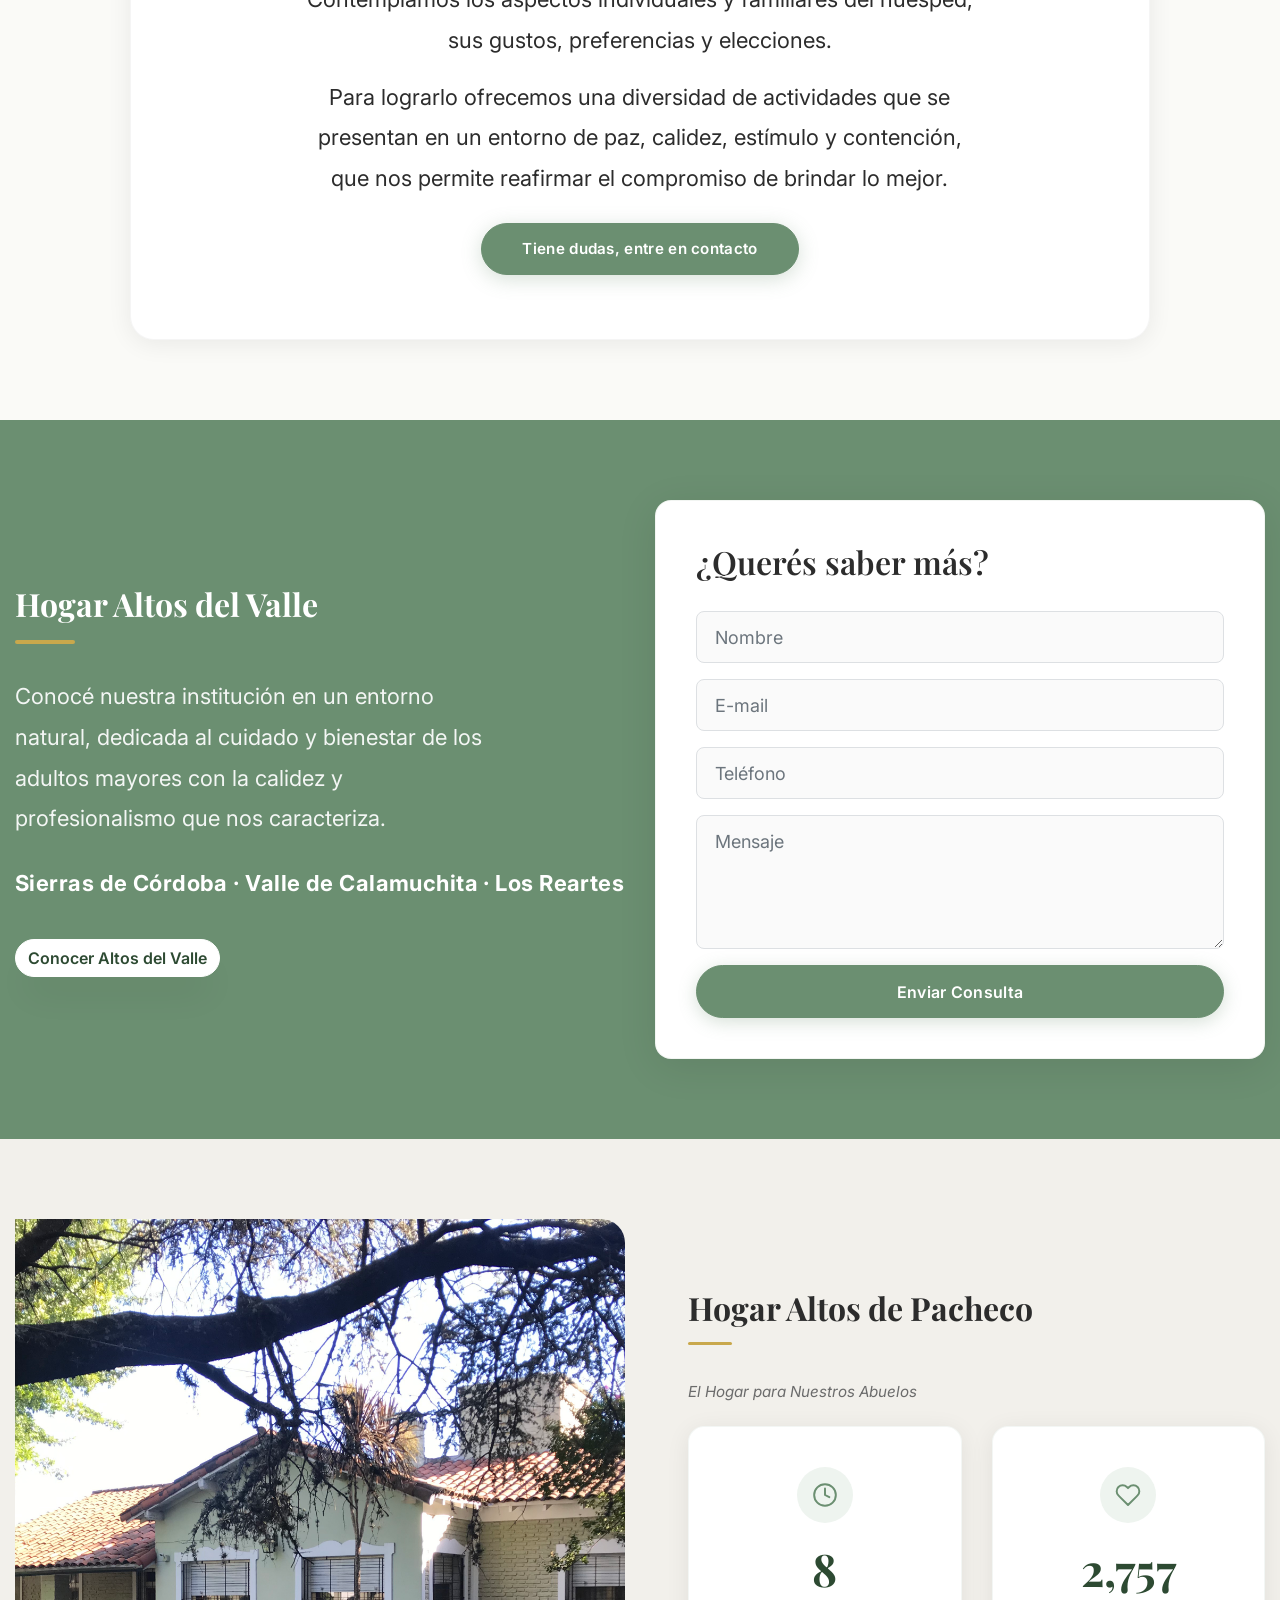
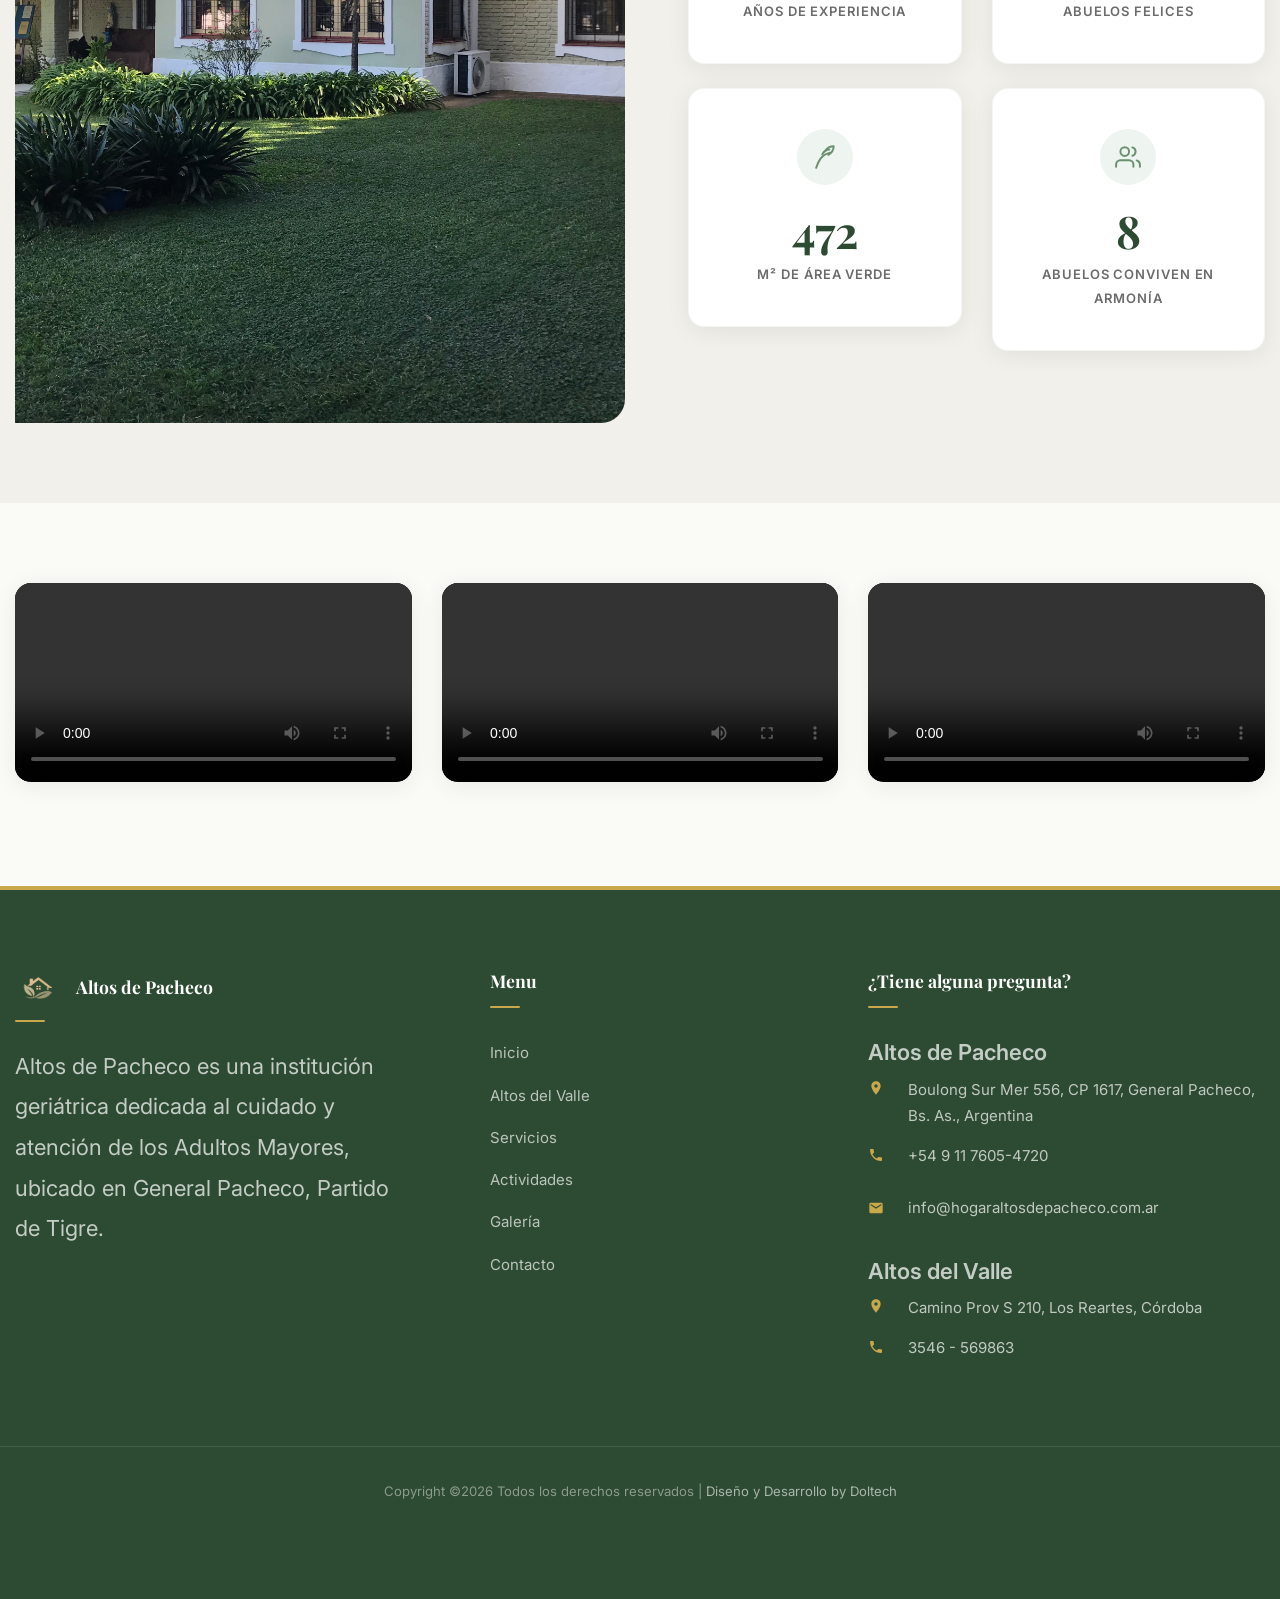
==== commit 5afc747f: "Reemplaza iframes Vimeo por videos HTML5 del hosting Los 3 videos .mov ahora se cargan desde la carp" ====
--- a/index.html
+++ b/index.html
@@ -210,17 +210,26 @@
         <div class="row justify-content-center">
           <div class="col-md-4 mb-4 ftco-animate">
             <div class="valle-video-card">
-              <iframe src="https://player.vimeo.com/video/1185308390?badge=0&autopause=0&player_id=0&app_id=58479" frameborder="0" allow="autoplay; fullscreen; picture-in-picture; clipboard-write; encrypted-media" allowfullscreen title="Video 1"></iframe>
+              <video controls playsinline style="width:100%;display:block;">
+                <source src="videos/copy_2512068A-AECF-4137-8B3A-498E61E98915.mov" type="video/quicktime">
+                <source src="videos/copy_2512068A-AECF-4137-8B3A-498E61E98915.mov" type="video/mp4">
+              </video>
             </div>
           </div>
           <div class="col-md-4 mb-4 ftco-animate">
             <div class="valle-video-card">
-              <iframe src="https://player.vimeo.com/video/1185308010?badge=0&autopause=0&player_id=0&app_id=58479" frameborder="0" allow="autoplay; fullscreen; picture-in-picture; clipboard-write; encrypted-media" allowfullscreen title="Video 2"></iframe>
+              <video controls playsinline style="width:100%;display:block;">
+                <source src="videos/copy_88655208-0143-49A5-BF04-705353D26887.mov" type="video/quicktime">
+                <source src="videos/copy_88655208-0143-49A5-BF04-705353D26887.mov" type="video/mp4">
+              </video>
             </div>
           </div>
           <div class="col-md-4 mb-4 ftco-animate">
             <div class="valle-video-card">
-              <iframe src="https://player.vimeo.com/video/1185307853?badge=0&autopause=0&player_id=0&app_id=58479" frameborder="0" allow="autoplay; fullscreen; picture-in-picture; clipboard-write; encrypted-media" allowfullscreen title="Video 3"></iframe>
+              <video controls playsinline style="width:100%;display:block;">
+                <source src="videos/copy_9E407CC6-0CFD-490A-9BFF-0DAFDDEAFCAD.mov" type="video/quicktime">
+                <source src="videos/copy_9E407CC6-0CFD-490A-9BFF-0DAFDDEAFCAD.mov" type="video/mp4">
+              </video>
             </div>
           </div>
         </div>
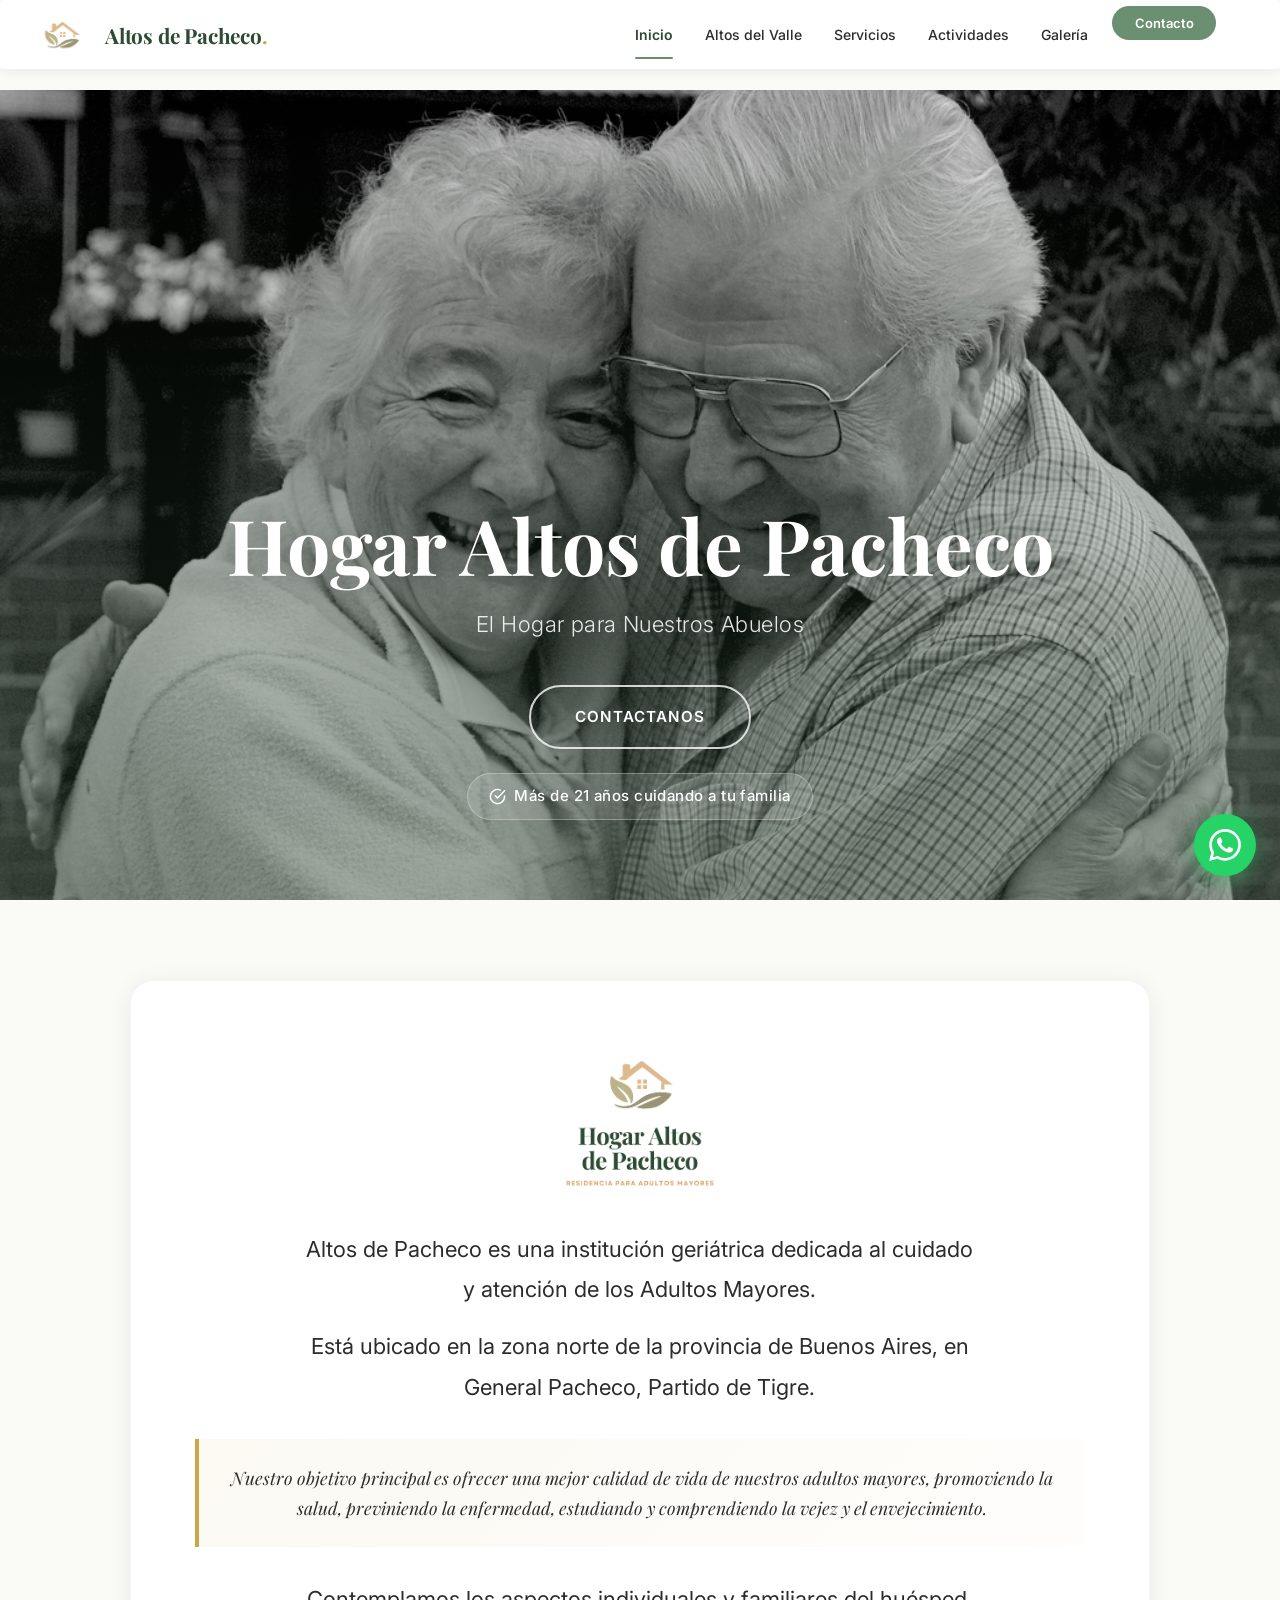
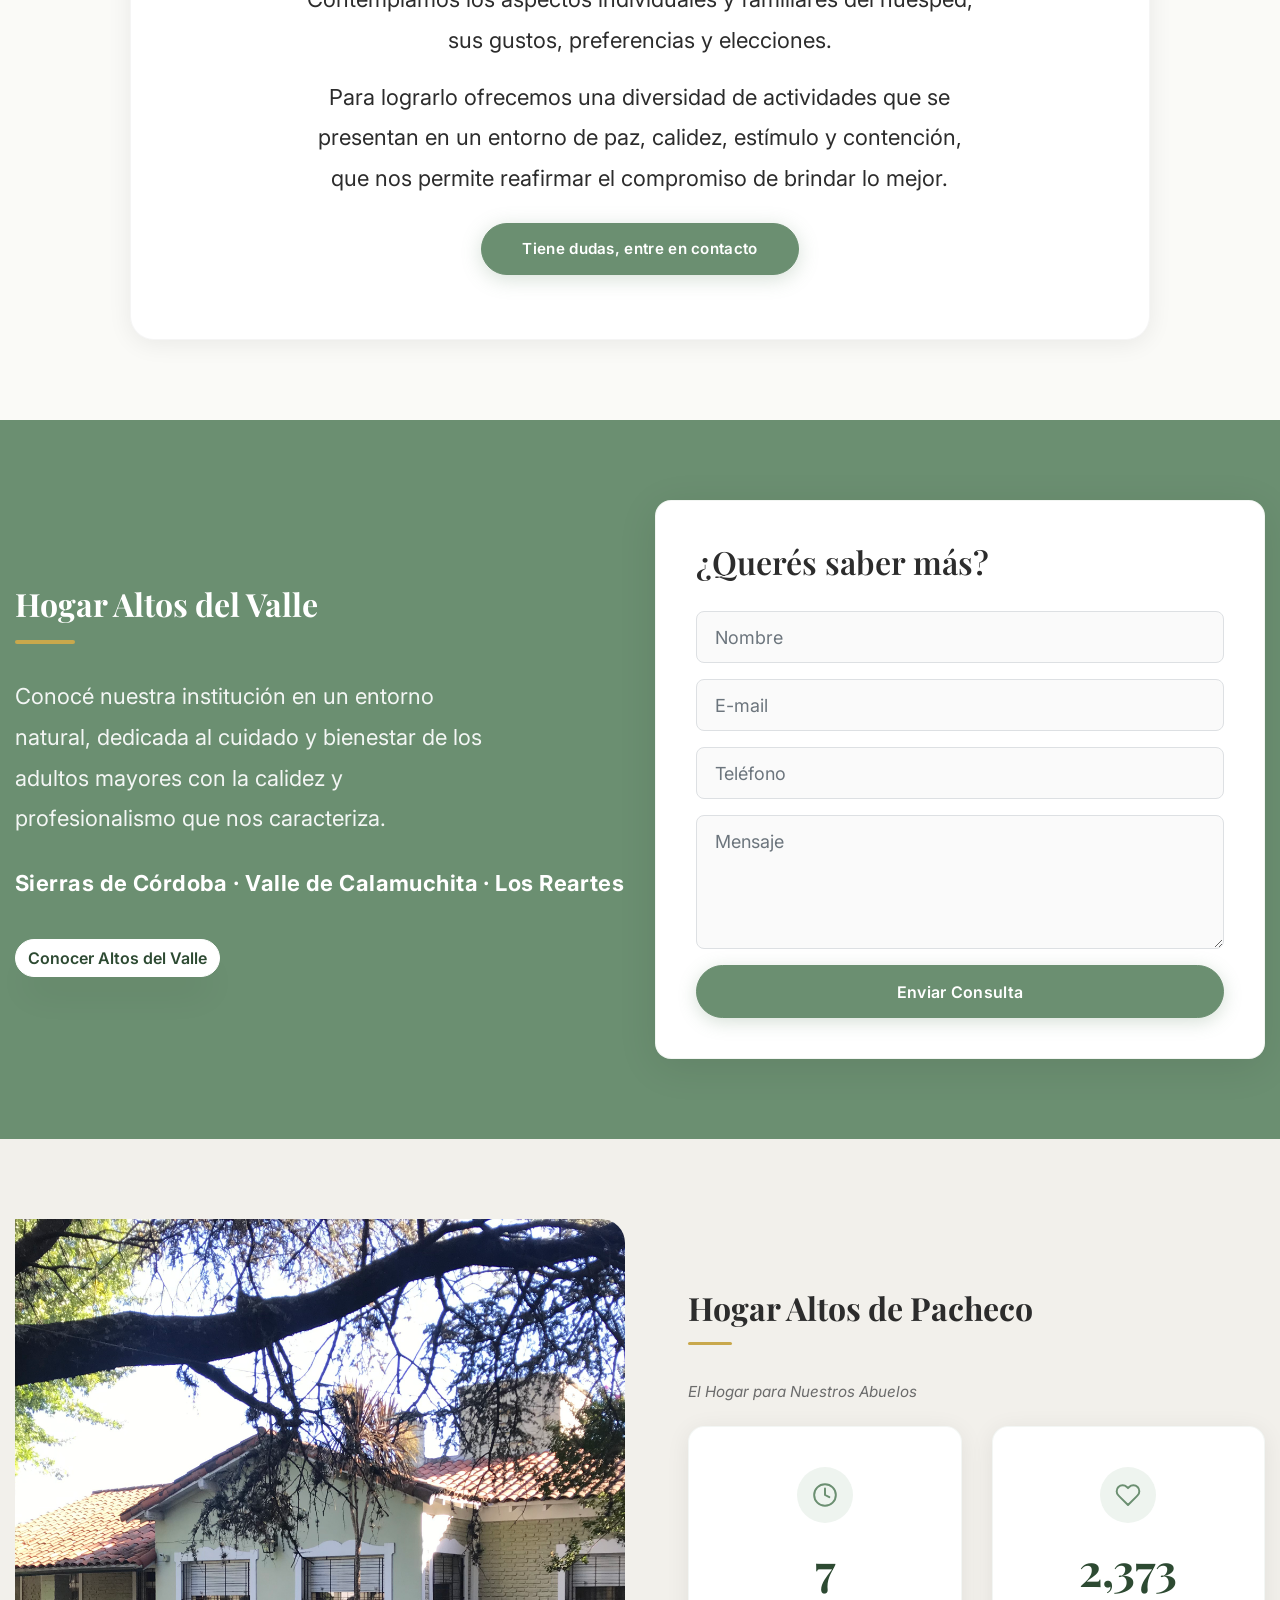
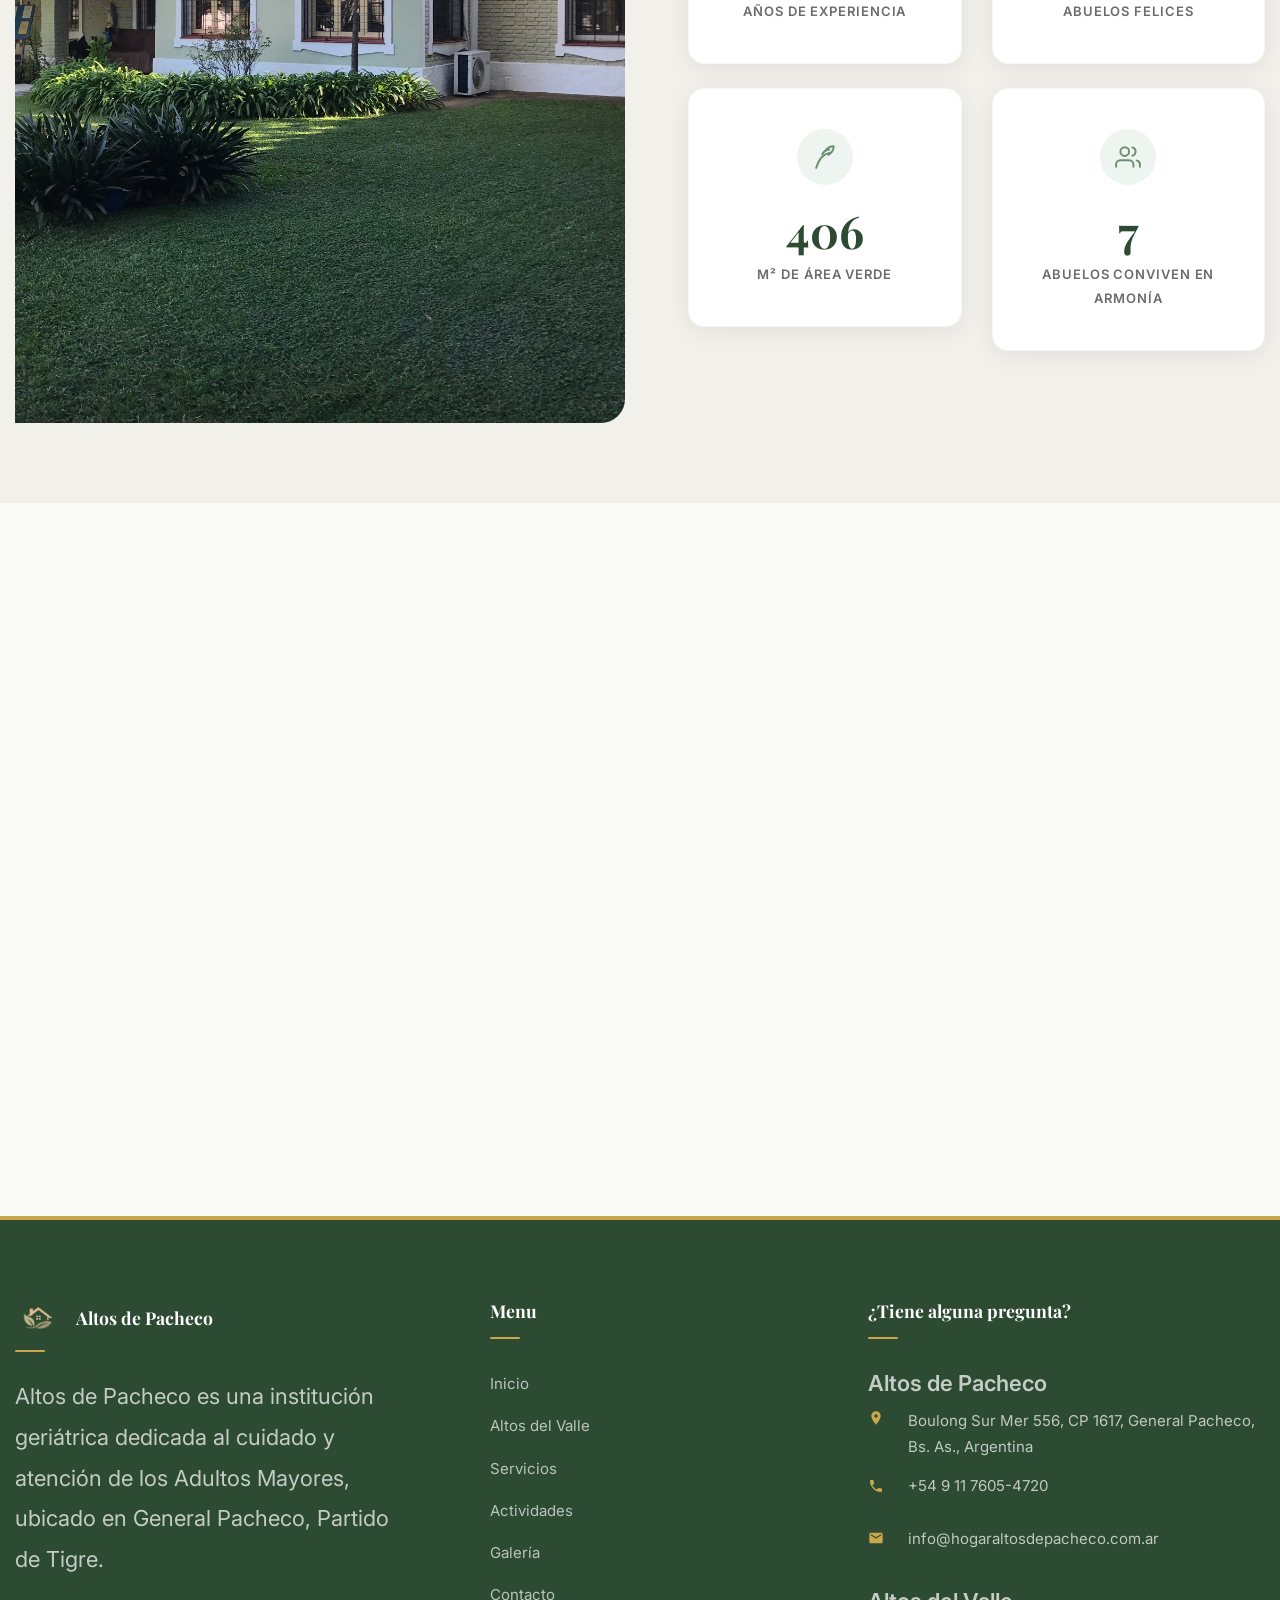
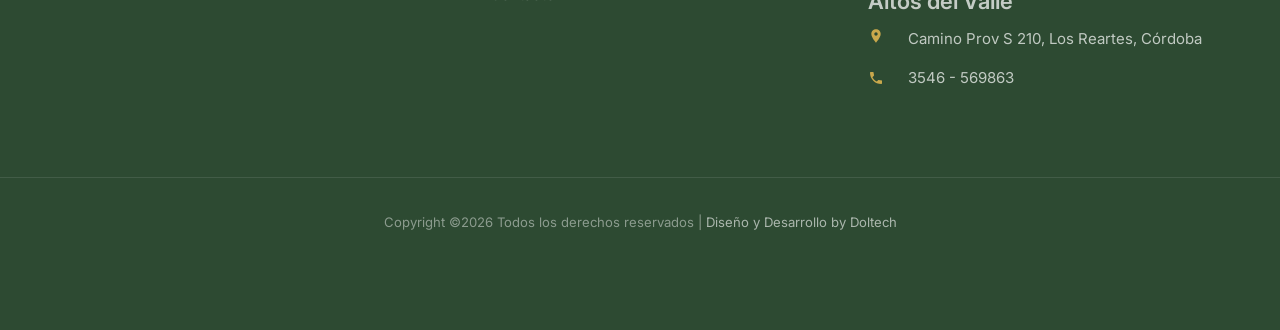
==== commit ff0ff5dc: "Videos propios en MP4 (home y Altos del Valle), portada de Valle y ajustes responsive Co-Authored-By" ====
--- a/index.html
+++ b/index.html
@@ -208,28 +208,19 @@
     <section class="ftco-section pt-5 pb-5">
       <div class="container">
         <div class="row justify-content-center">
-          <div class="col-md-4 mb-4 ftco-animate">
-            <div class="valle-video-card">
-              <video controls playsinline style="width:100%;display:block;">
-                <source src="videos/copy_2512068A-AECF-4137-8B3A-498E61E98915.mov" type="video/quicktime">
-                <source src="videos/copy_2512068A-AECF-4137-8B3A-498E61E98915.mov" type="video/mp4">
-              </video>
-            </div>
-          </div>
-          <div class="col-md-4 mb-4 ftco-animate">
-            <div class="valle-video-card">
-              <video controls playsinline style="width:100%;display:block;">
-                <source src="videos/copy_88655208-0143-49A5-BF04-705353D26887.mov" type="video/quicktime">
-                <source src="videos/copy_88655208-0143-49A5-BF04-705353D26887.mov" type="video/mp4">
-              </video>
-            </div>
-          </div>
-          <div class="col-md-4 mb-4 ftco-animate">
-            <div class="valle-video-card">
-              <video controls playsinline style="width:100%;display:block;">
-                <source src="videos/copy_9E407CC6-0CFD-490A-9BFF-0DAFDDEAFCAD.mov" type="video/quicktime">
-                <source src="videos/copy_9E407CC6-0CFD-490A-9BFF-0DAFDDEAFCAD.mov" type="video/mp4">
-              </video>
+          <div class="col-md-4 col-sm-8 mb-4 ftco-animate">
+            <div class="valle-video-card vertical">
+              <video controls playsinline preload="metadata" src="videos/pacheco-1.mp4#t=0.1"></video>
+            </div>
+          </div>
+          <div class="col-md-4 col-sm-8 mb-4 ftco-animate">
+            <div class="valle-video-card vertical">
+              <video controls playsinline preload="metadata" src="videos/pacheco-2.mp4#t=0.1"></video>
+            </div>
+          </div>
+          <div class="col-md-4 col-sm-8 mb-4 ftco-animate">
+            <div class="valle-video-card vertical">
+              <video controls playsinline preload="metadata" src="videos/pacheco-3.mp4#t=0.1"></video>
             </div>
           </div>
         </div>
--- a/css/theme.css
+++ b/css/theme.css
@@ -1373,6 +1373,21 @@
   display: block;
   border: none;
 }
+/* Botones con texto largo: que salten de línea en celulares angostos */
+@media (max-width: 575.98px) {
+  .btn { white-space: normal; }
+}
+/* Videos propios: vertical (3:4) u horizontal (16:9), sin recortes */
+.valle-video-card.vertical video {
+  aspect-ratio: 3 / 4;
+  max-height: none;
+  object-fit: contain;
+}
+.valle-video-card.horizontal video {
+  aspect-ratio: 16 / 9;
+  max-height: none;
+  object-fit: contain;
+}
 
 /* Página Altos del Valle */
 .valle-video-principal {
@@ -1385,8 +1400,9 @@
 }
 .valle-video-principal video {
   width: 100%;
+  aspect-ratio: 16 / 9;
   display: block;
-  max-height: 480px;
+  background: #000;
 }
 .valle-video-principal iframe {
   width: 100%;
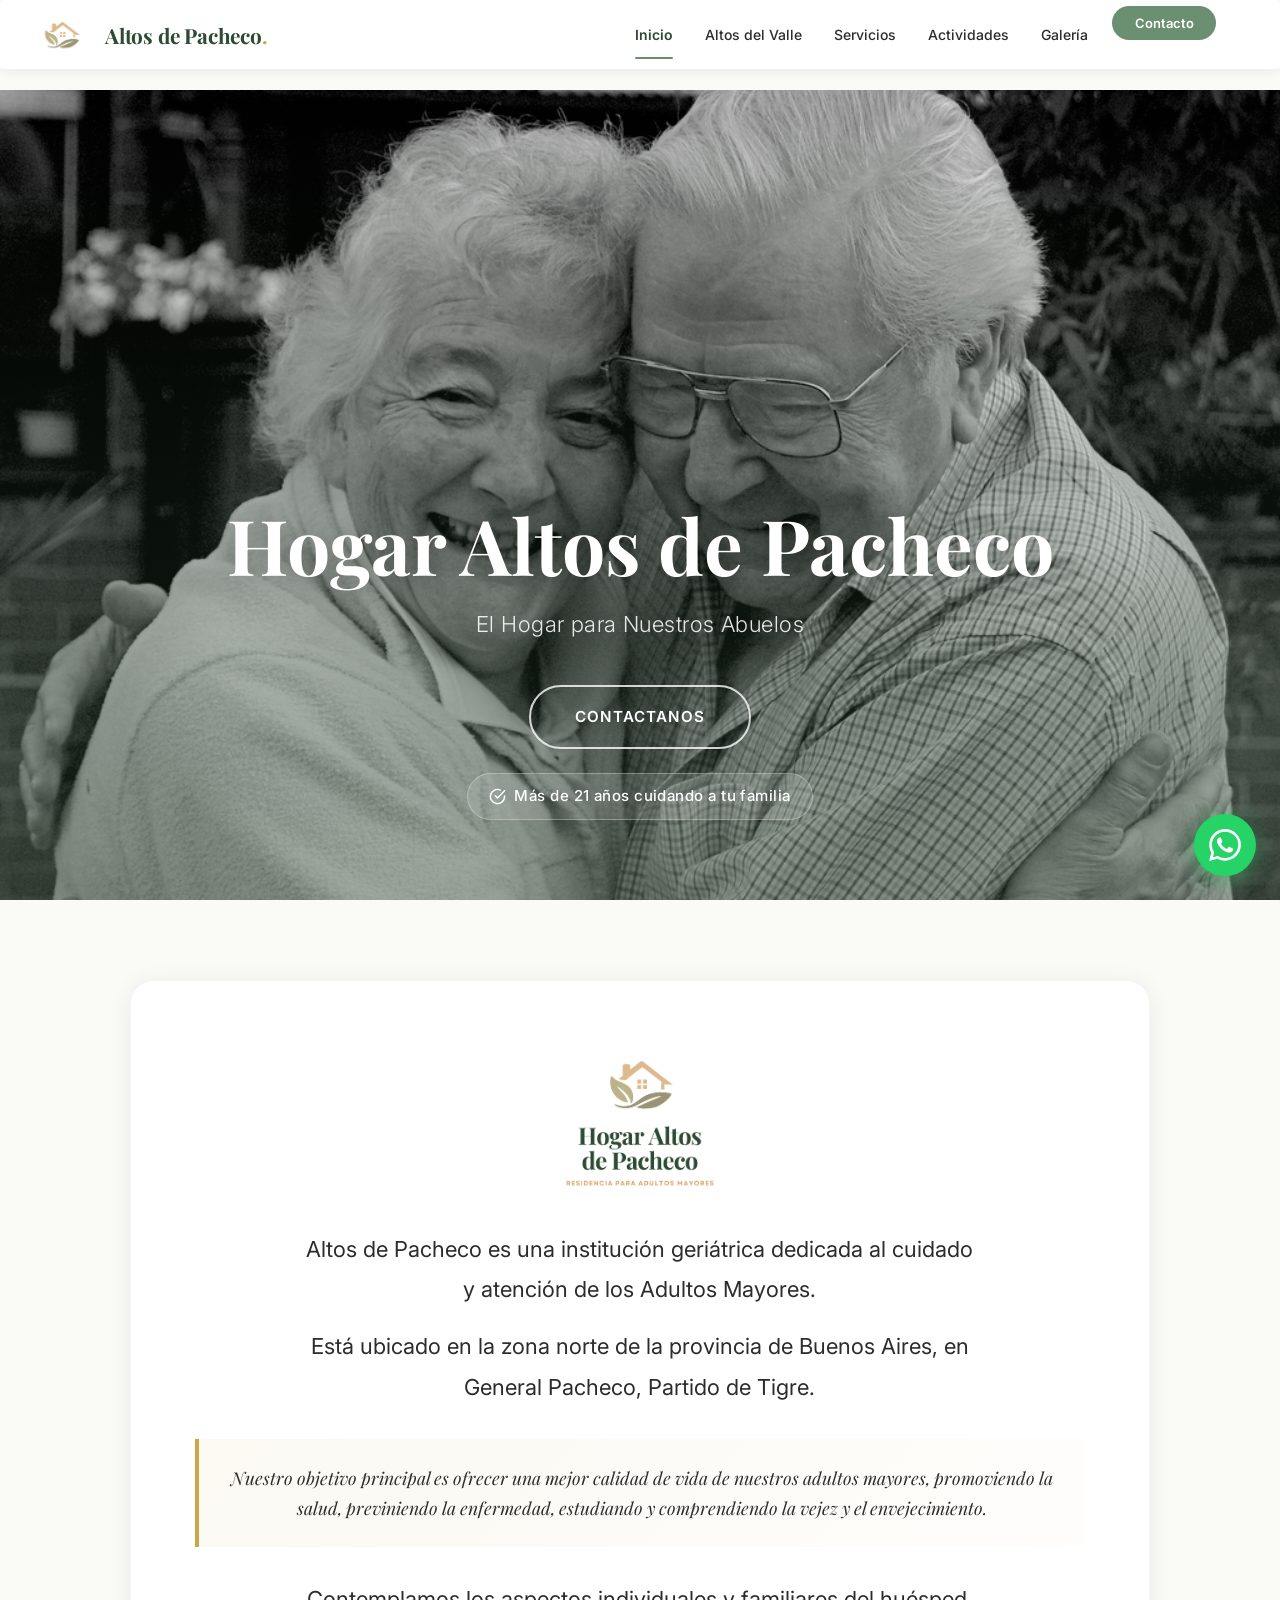
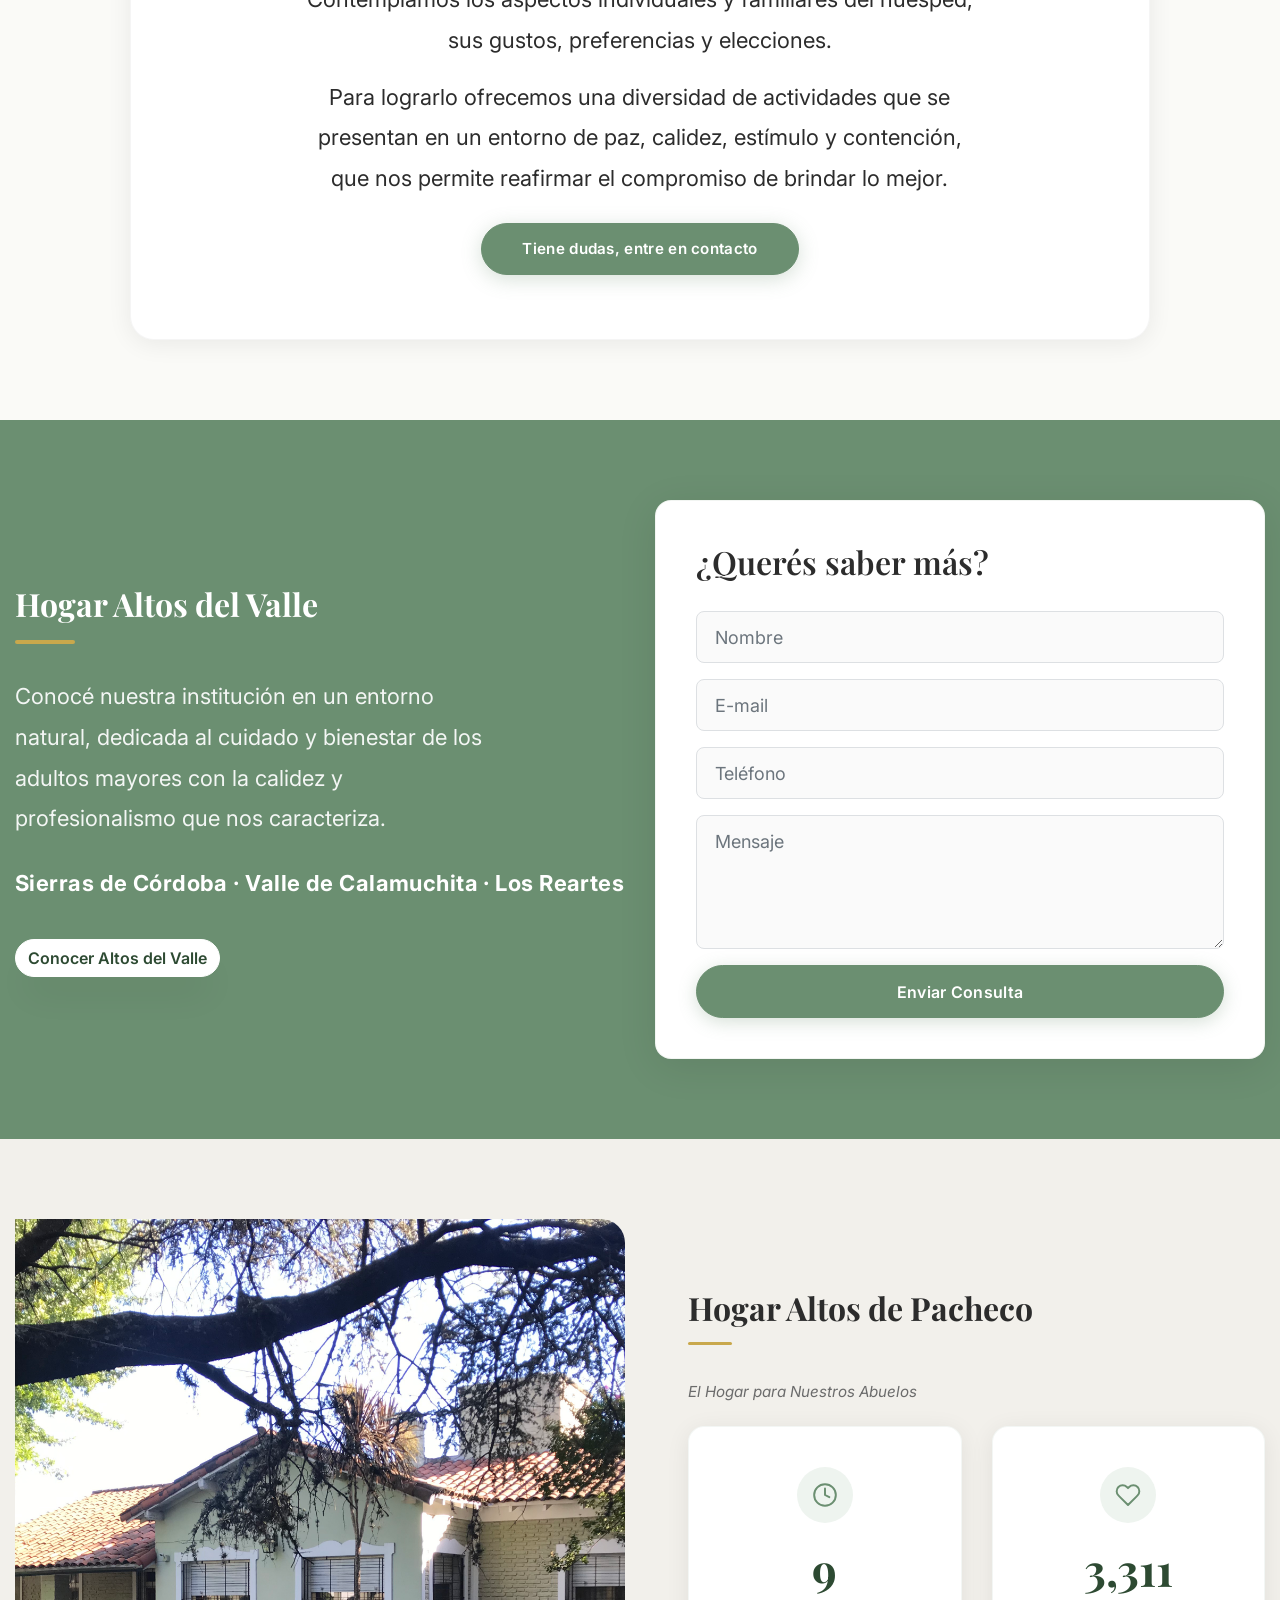
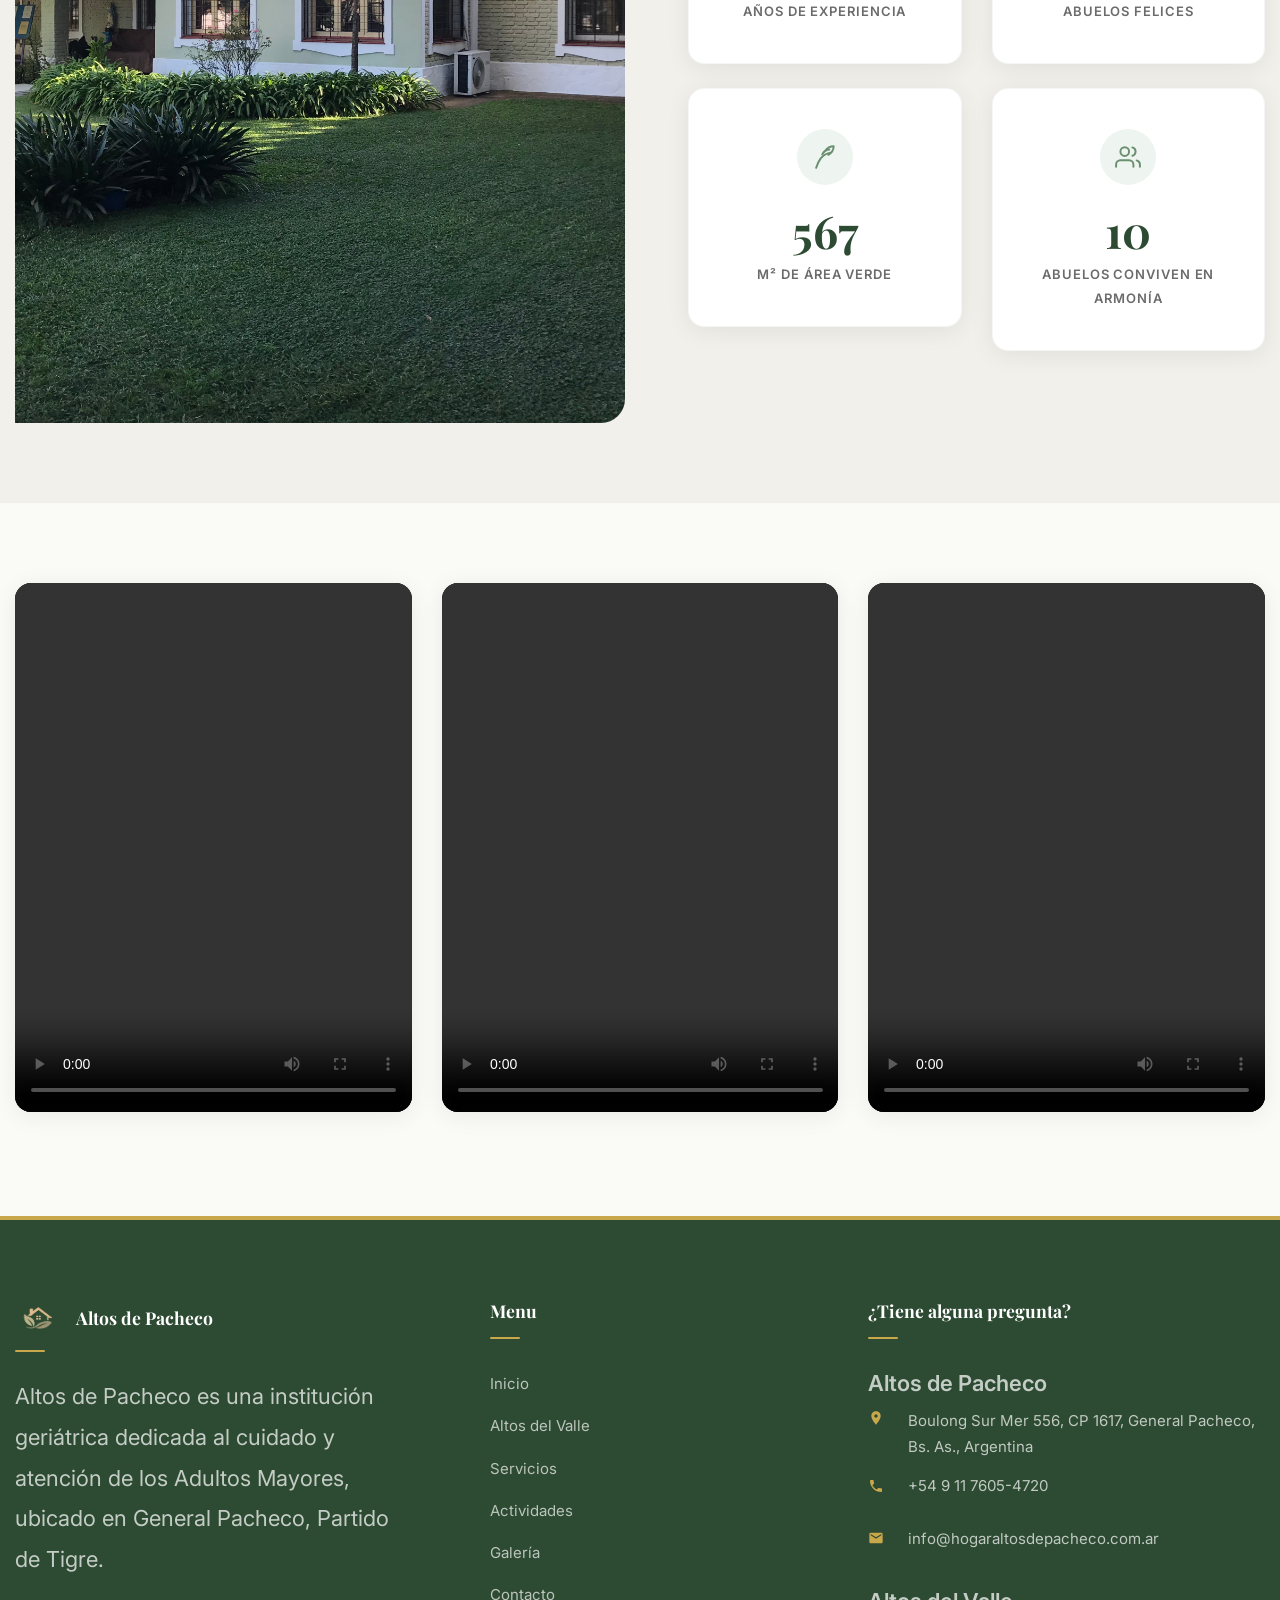
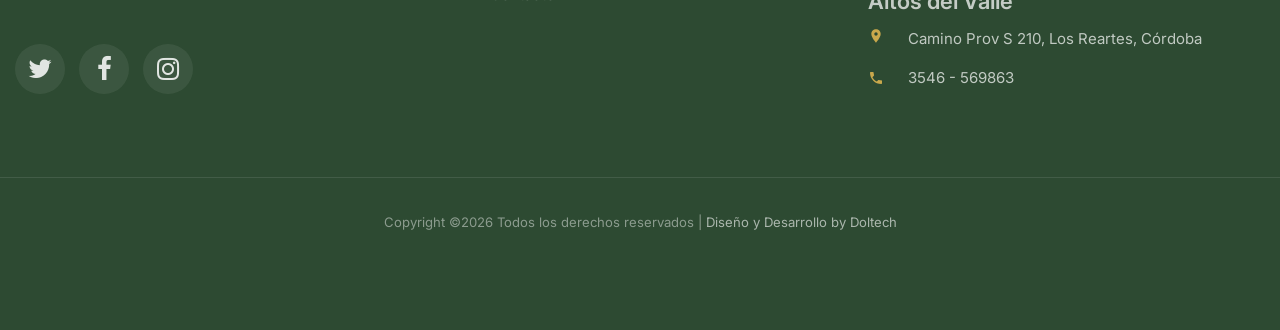
==== commit 387adf5d: "Formularios: claves fuera del repo, formulario de Valle con envío propio - sendmail.php lee las clav" ====
--- a/index.html
+++ b/index.html
@@ -127,7 +127,7 @@
                   Gracias por su mensaje. ¡Nos pondremos en contacto pronto!
                 </div>
                 <div id="mail-fail-valle">
-                  El mensaje no se pudo enviar. Inténtelo de nuevo o escriba a info@hogaraltosdepacheco.com.ar
+                  El mensaje no se pudo enviar. Inténtelo de nuevo o escriba a info@hogaraltosdelvalle.com.ar
                 </div>
                 <div>
                   <input type="submit" id="contact-submit-valle" class="btn btn-primary" value="Enviar Consulta">
